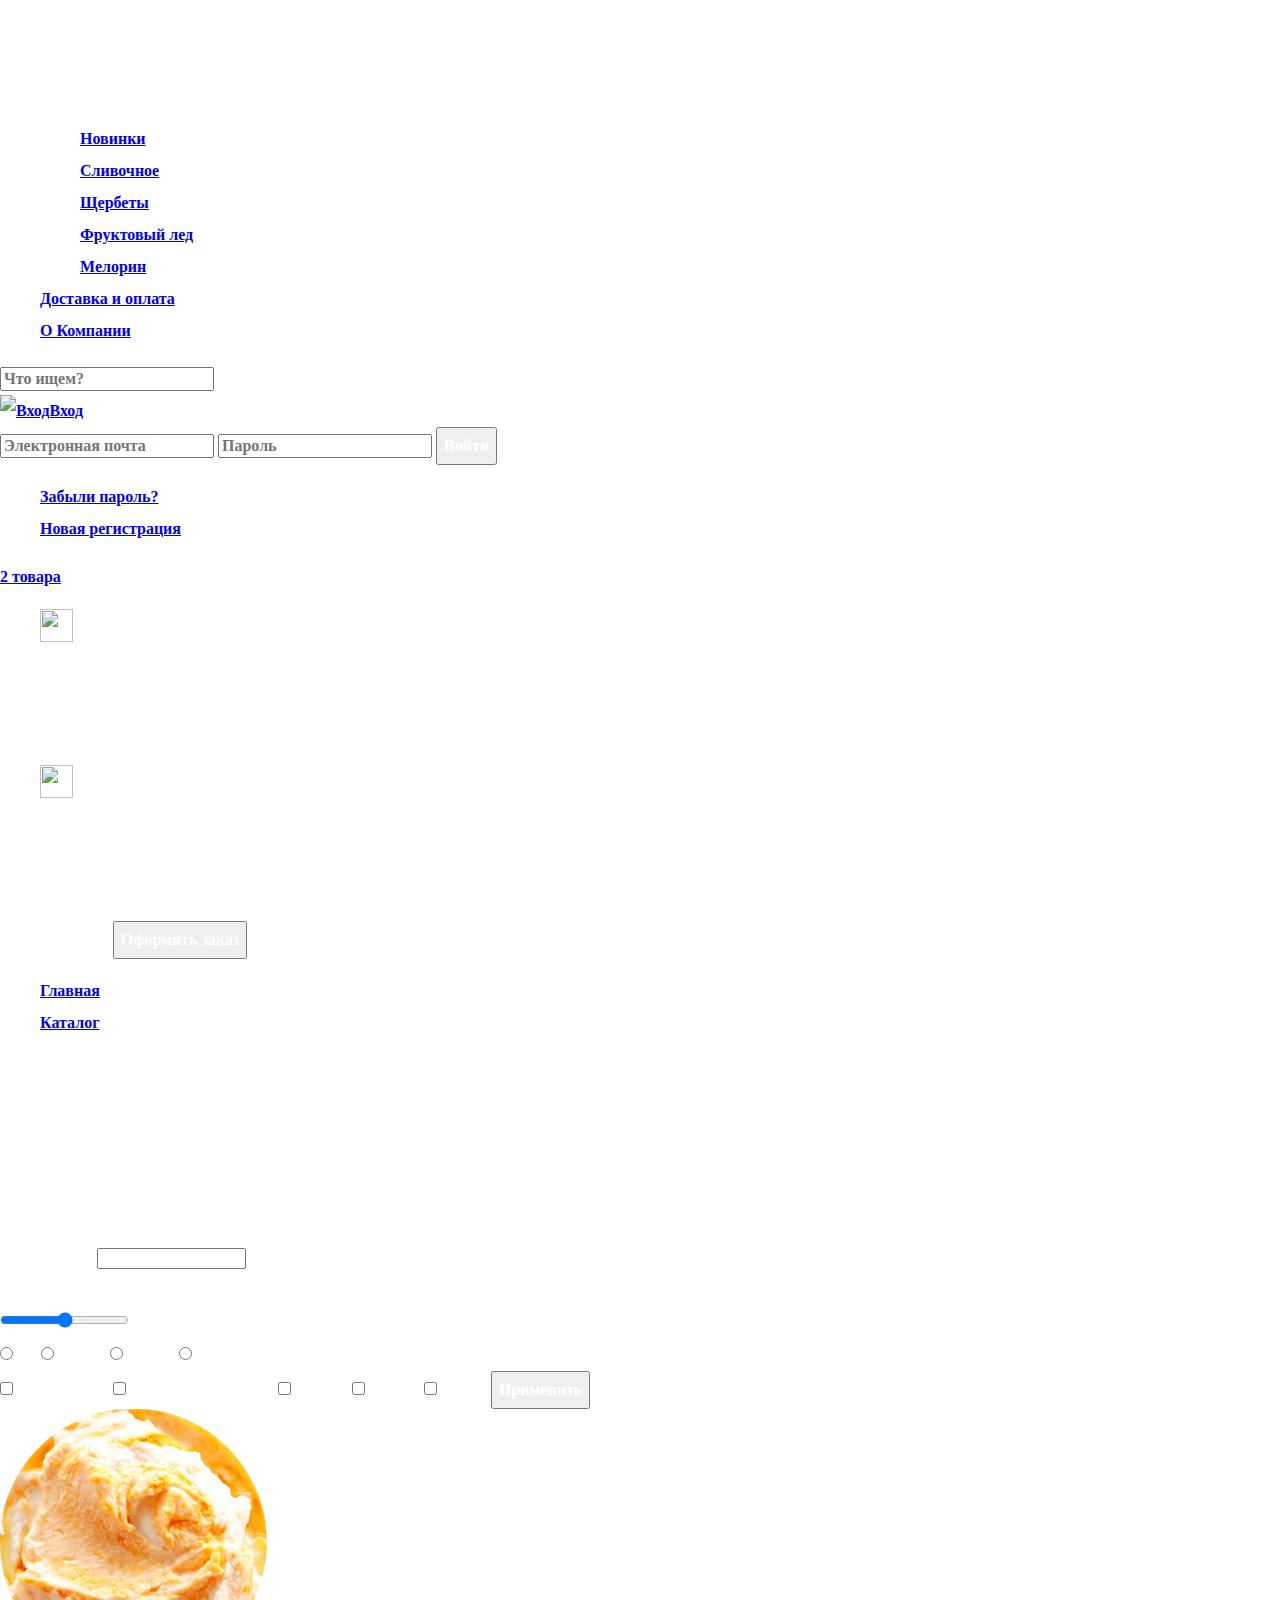
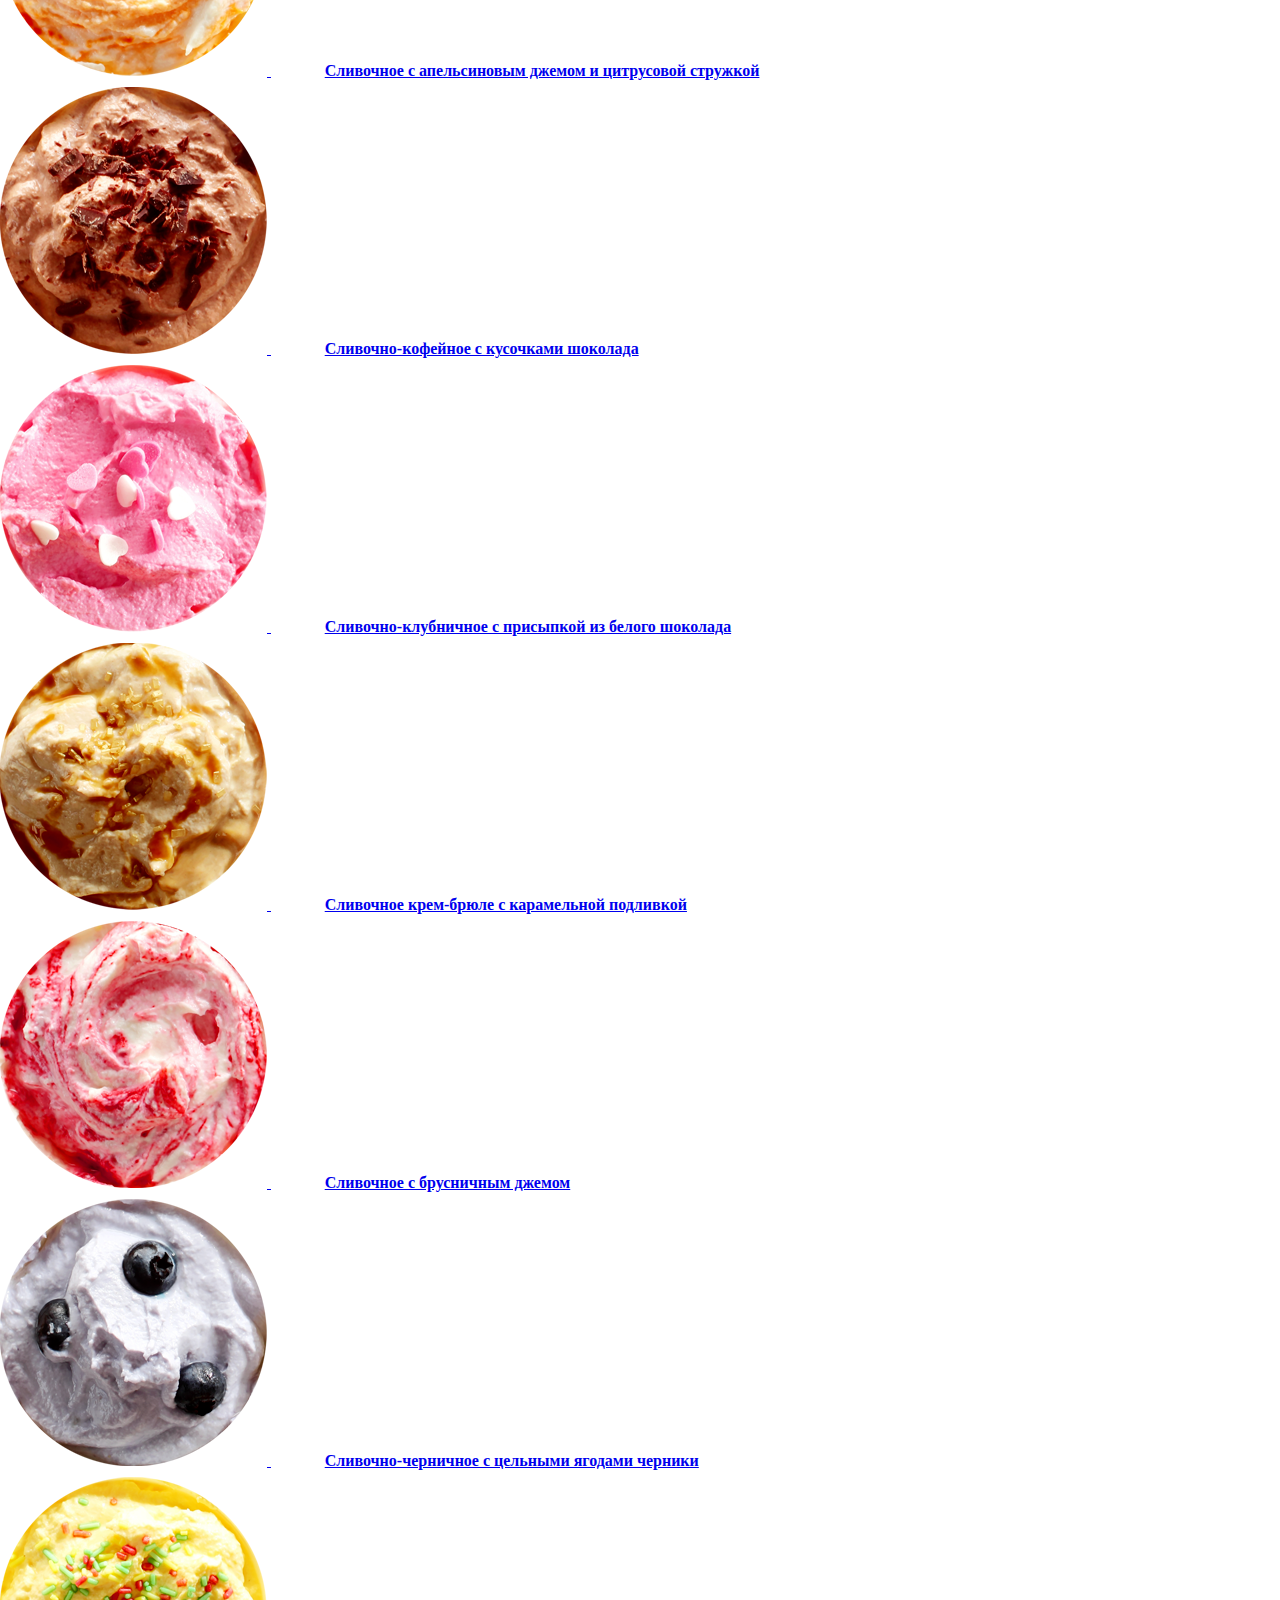
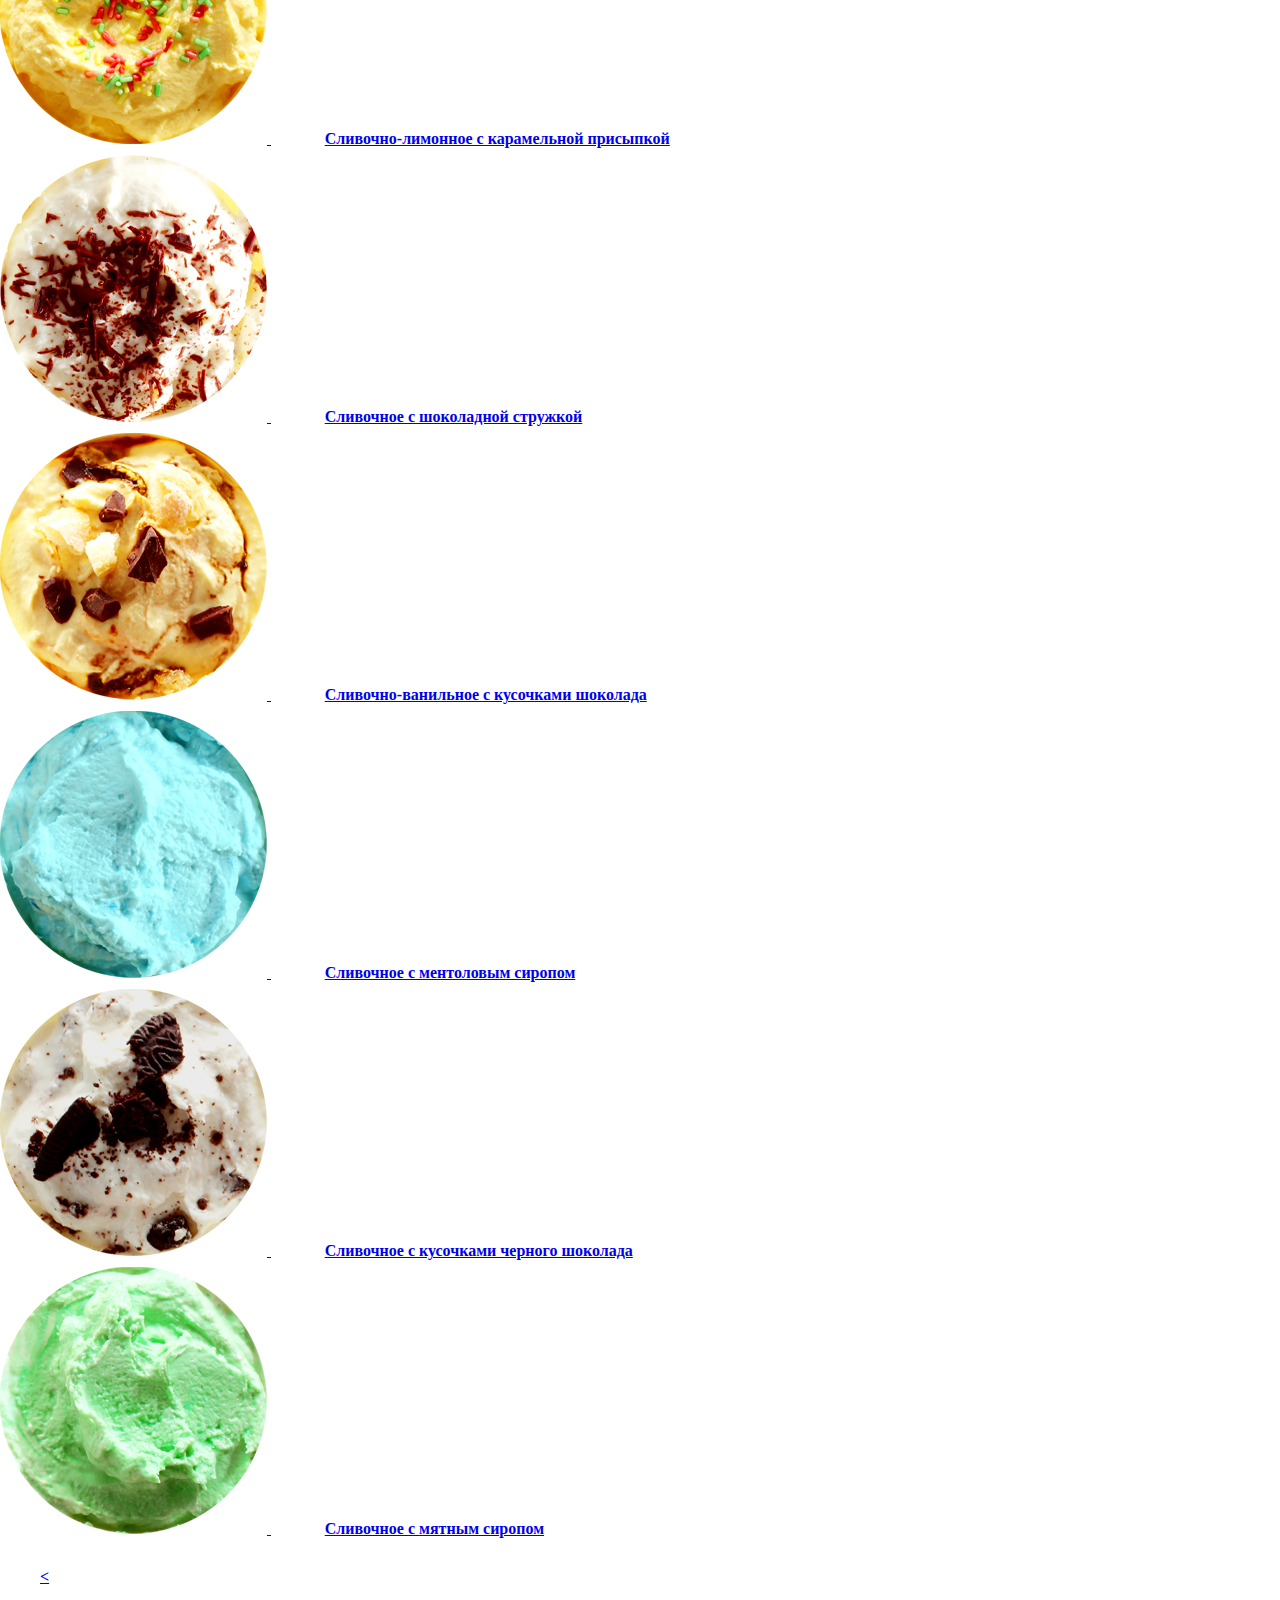
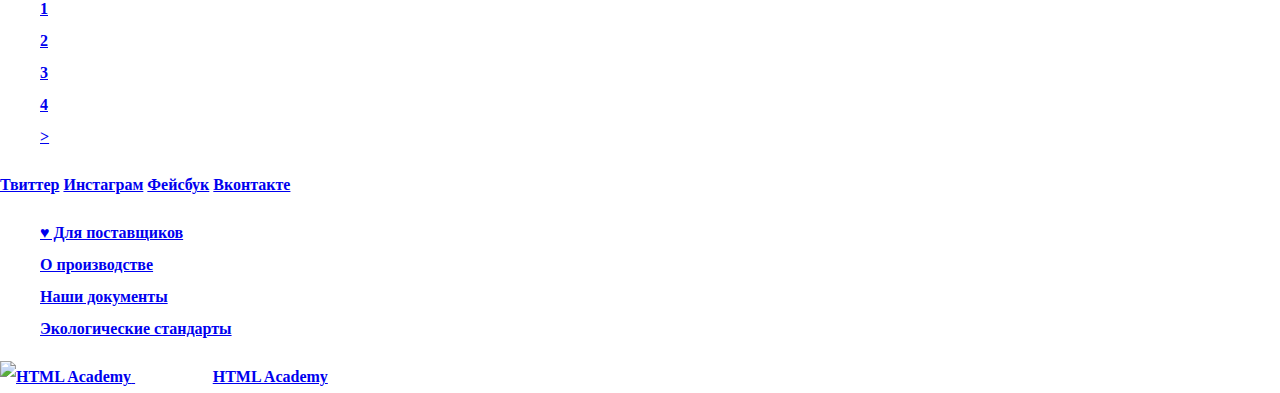
==== catalog.html @ cc2f15da "Внес правки по обоим макетам." ====
<!DOCTYPE html>
<html lang="ru">
  <head>
    <meta charset="utf-8">
      <title>Мороженое с доставкой «Gllacy Shop»</title>
    <link href="css/normalize.css" rel="stylesheet">
    <link href="css/style.css" rel="stylesheet">
  </head>
  <body>
    <header class="container">
      <div class="logo">
        <a href="#">
          <img src="img/Logo.svg" width="154" height="64" alt="Gllacy Shop">
        </a>
      </div> 
      <div class="main-navigation">
        <ul>
          <li class="active">Каталог
            <div class="range">
              <ul>
                <li>
                  <a href="#"><strong>Новинки</strong></a>
                </li>
                <li>
                  <a href="#">Сливочное</a>
                </li> 
                <li>
                  <a href="#">Щербеты</a>
                </li> 
                <li>
                  <a href="#">Фруктовый лед</a>
                </li> 
                <li>
                  <a href="#">Мелорин</a>
                </li> 
              </ul>
            </div>
          </li>
          <li>
            <a href="#">Доставка и оплата</a>
          </li>
          <li>
            <a href="#">О Компании</a>
          </li>       
        </ul> 
      </div>
      <div class="user-block">
        <a href="#">
          <i></i>
        </a>
          <div class="question">
            <form>
              <input type="text" name="q" placeholder="Что ищем?"> 
            </form>
          </div>    
        <a href="#"> 
          <img src="img/вход.svg" width="21" height="19" alt="Вход">Вход
        </a>
          <div class="Enter">
            <form class="Enter-form" action="https://echo.htmlacademy.ru" method="post">
              <input type="text" name="mail" value="" placeholder="Электронная почта">
              <input type="text" name="password" value="" placeholder="Пароль">
              <button class="btn" type="submit">Войти</button>
            </form>
            <div class="registration">
              <ul class="new">
                <li>
                  <a href="#">Забыли пароль?</a>
                </li>
                <li>
                  <a href="#">Новая регистрация</a>
                </li>
              </ul>  
            </div>
          </div> 
        <a href="#">
          <i></i>2 товара
        </a>
          <div class="basket">
            <ul class="shopping-list">
              <li>
                <img src="img/basket/мороженко 1.png" width="33" height="33">
              </li>
              <li>Пломбир с апельсиновым джемом</li>
              <li>1,5 кг <span>х 200 руб.</span></li>
              <li>300 руб.</li>
            </ul>
            <ul class="shopping-list">
              <li>
                <img src="img/basket/мороженко 2.png" width="33" height="33">
              </li>
              <li>Клубничный пломбир с присыпкой из белого шоколада</li>
              <li>1,5 кг <span>х 300 руб.</span></li>
              <li>450 руб.</li>
            </ul>
            <strong>Итого: 750 руб.</strong>
            <button class="btn" type="submit">Оформить заказ</button>
          </div>
      </div>  
    </header>
  <section class="top">
      <div class="h1-crumb">
        <ul class="breadcrumb">
          <li>
            <a href="#">Главная</a>
          </li>
          <li>
            <a href="#">Каталог</a>
          </li>
          <li class="active">Сливочное</li>
        </ul>
        <h1>Сливочное мороженое</h1>
      </div> 
      <div class="operatingMode">
       <span>С 10 до 20, ежедневно</span>
       <strong>8 812 450-25-25</strong>
      </div>
  </section>
  <section class="settings">
    <form>
    <div class="pop">
      <span>Сортировка:</span>
      <select name="sorting">
        <option value="popular">По популярности</option>
        <option value="type">По типу</option>
      </select>
    </div>
    <div class="price">
      <span>Цена: 100 руб. - 500 руб.</span>
      <div class="adjustment">
        <input type="range" min="100" max="500">
      </div>
    </div>
    <div class="fat">
      <input type="radio" id="radio1"><label for="radio1">0%</label>
      <input type="radio" id="radio2"><label for="radio2">до 10%</label>
      <input type="radio" id="radio3"><label for="radio3">до 30%</label>
      <input type="radio" id="radio4"><label for="radio4">выше 30%</label>
    </div>
    <div class="filler">
      <input type="checkbox" id="check1"><label for="check1">Шоколадные</label>
      <input type="checkbox" id="check2"><label for="check2">сахарные присыпки</label>
      <input type="checkbox" id="check3"><label for="check3">фрукты</label>
      <input type="checkbox" id="check4"><label for="check4">сиропы</label>
      <input type="checkbox" id="check5"><label for="check5">джемы</label>
      <button class="btn" type="submit">Применить</button>
    </div>
    </form>
  </section>
    <section class="catalog">
      <article class="iceCreamCard">
        <a href="#">
          <img src="img/1.png" width="267" height="267" alt="Сливочное с апельсиновым джемом ицитрусовой стружкой">
        </a>
        <span>310₽<sub>/кг</sub></span>
        <a href="#">Сливочное с апельсиновым джемом и цитрусовой стружкой</a>
      </article>
      <article class="iceCreamCard">
        <a href="#">
          <img src="img/2.png" width="267" height="267" alt="Сливочно-кофейное с кусочками шоколада">
        </a>
        <span>380₽<sub>/кг</sub></span>
        <a href="#">Сливочно-кофейное с кусочками шоколада</a>
      </article>
      <article class="iceCreamCard">
        <a href="#">
          <img src="img/3.png" width="267" height="267" alt="Сливочно-клубничное с присыпкой из белого шоколада">
        </a>
        <span>355₽<sub>/кг</sub></span>
        <a href="#">Сливочно-клубничное с присыпкой из белого шоколада</a>
      </article>
      <article class="iceCreamCard">
        <a href="#">
          <img src="img/4.png" width="267" height="267" alt="Сливочное крем-брюле с карамельной подливкой">
        </a>
        <span>415₽<sub>/кг</sub></span>
        <a href="#">Сливочное крем-брюле с карамельной подливкой</a>
      </article>
      <article class="iceCreamCard">
        <a href="#">
          <img src="img/5.png" width="267" height="267" alt="Сливочное с брусничным джемом">
        </a>
        <span>325₽<sub>/кг</sub></span>
        <a href="#">Сливочное с брусничным джемом</a>
      </article>
      <article class="iceCreamCard">
        <a href="#">
          <img src="img/6.png" width="267" height="267" alt="Сливочно-черничное с цельными ягодами черники">
        </a>
        <span>410₽<sub>/кг</sub></span>
        <a href="#">Сливочно-черничное с цельными ягодами черники</a>
      </article>
      <article class="iceCreamCard">
        <a href="#">
          <img src="img/7.png" width="267" height="267" alt="Сливочно-лимонное с карамельной присыпкой">
        </a>
        <span>375₽<sub>/кг</sub></span>
        <a href="#">Сливочно-лимонное с карамельной присыпкой</a>
      </article>
      <article class="iceCreamCard">
        <a href="#">
          <img src="img/8.png" width="267" height="267" alt="Сливочное с шоколадной стружкой">
        </a>
        <span>320₽<sub>/кг</sub></span>
        <a href="#">Сливочное с шоколадной стружкой</a>
      </article>
      <article class="iceCreamCard">
        <a href="#">
          <img src="img/9.png" width="267" height="267" alt="Сливочно-ванильное с кусочками шоколада">
        </a>
        <span>440₽<sub>/кг</sub></span>
        <a href="#">Сливочно-ванильное с кусочками шоколада</a>
      </article>
      <article class="iceCreamCard">
        <a href="#">
          <img src="img/10.png" width="267" height="267" alt="Сливочное с ментоловым сиропом">
        </a>
        <span>435₽<sub>/кг</sub></span>
        <a href="#">Сливочное с ментоловым сиропом</a>
      </article>
      <article class="iceCreamCard">
        <a href="#">
          <img src="img/11.png" width="267" height="267" alt="Сливочное с кусочками черного шоколада">
        </a>
        <span>355₽<sub>/кг</sub></span>
        <a href="#">Сливочное с кусочками черного шоколада</a>
      </article>
      <article class="iceCreamCard">
        <a href="#">
          <img src="img/12.png" width="267" height="267" alt="Сливочное с мятным сиропом">
        </a>
        <span>420₽<sub>/кг</sub></span>
        <a href="#">Сливочное с мятным сиропом</a>
      </article>
      <div class="productPages">
        <ul class="paginator">
          <li>
            <a href="#prev">&lt;</a>
          </li>
          <li>
            <a href="#">1</a>
          </li>
          <li>
            <a href="#">2</a>
          </li> 
          <li>
            <a href="#">3</a>
          </li> 
          <li>
            <a href="#">4</a>
          </li> 
          <li>
            <a href="#next">></a>
          </li>
        </ul>
      </div>
    </section>
  <footer class="container">
     <div class="footer-social">
       <a class="social-btn social-btn-twit" href="#">Твиттер</a>
       <a class="social-btn social-btn-inst" href="#">Инстаграм</a>
       <a class="social-btn social-btn-fb" href="#">Фейсбук</a>
       <a class="social-btn social-btn-vk" href="#">Вконтакте</a>
     </div>
     <div class="footer-info">
      <ul class="docs">
        <li>
          <a href="#">♥ Для поставщиков</a>
        </li> 
        <li>
          <a href="#">О производстве</a>
        </li> 
        <li>
          <a href="#">Наши документы</a>
        </li> 
        <li>
          <a href="#">Экологические стандарты</a>
        </li> 
      </ul>  
       </div>
       <div class="footer-copyright">
         <a href="#">
           <img src="img/лого.svg" width="108" height="37" alt="HTML Academy">
         </a>
         <span class="made-in">Сделано в 
         <a href="https://htmlacademy.ru">HTML Academy</a> &copy; 2016</span> 
       </div>
     </footer>
   </body>
 </html>
---- css/style.css ----
body {
    font-size: 16px;
    line-height: 2em;
    color: white;
    font-weight: bold;
    font-family: Roboto;
}

h1 {
   font-size: 60px;
   line-height: 60px;
   color: white;
   font-weight: bold;
   font-family: Roboto;
}

h2 {
   font-size: 35px;
   line-height: 2em;
   color: white;
   font-weight: bold;
   font-family: Roboto;
}
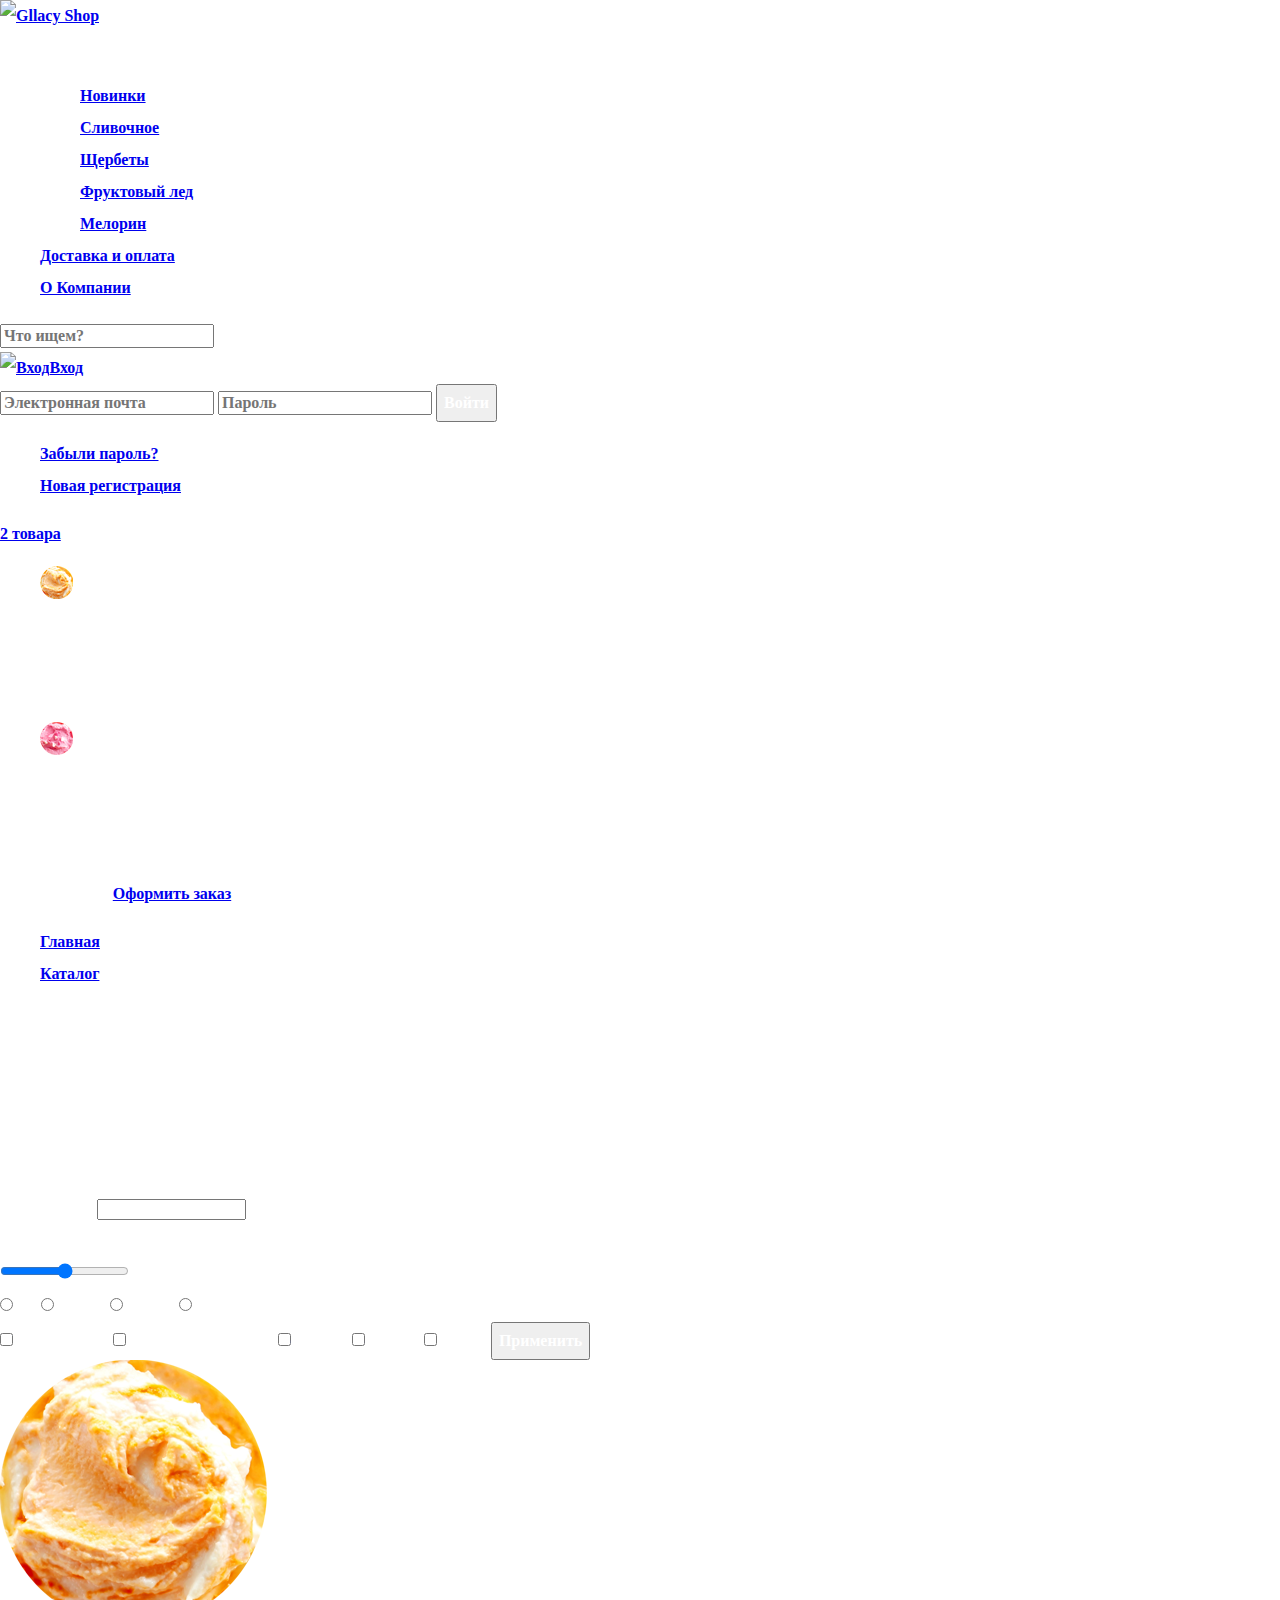
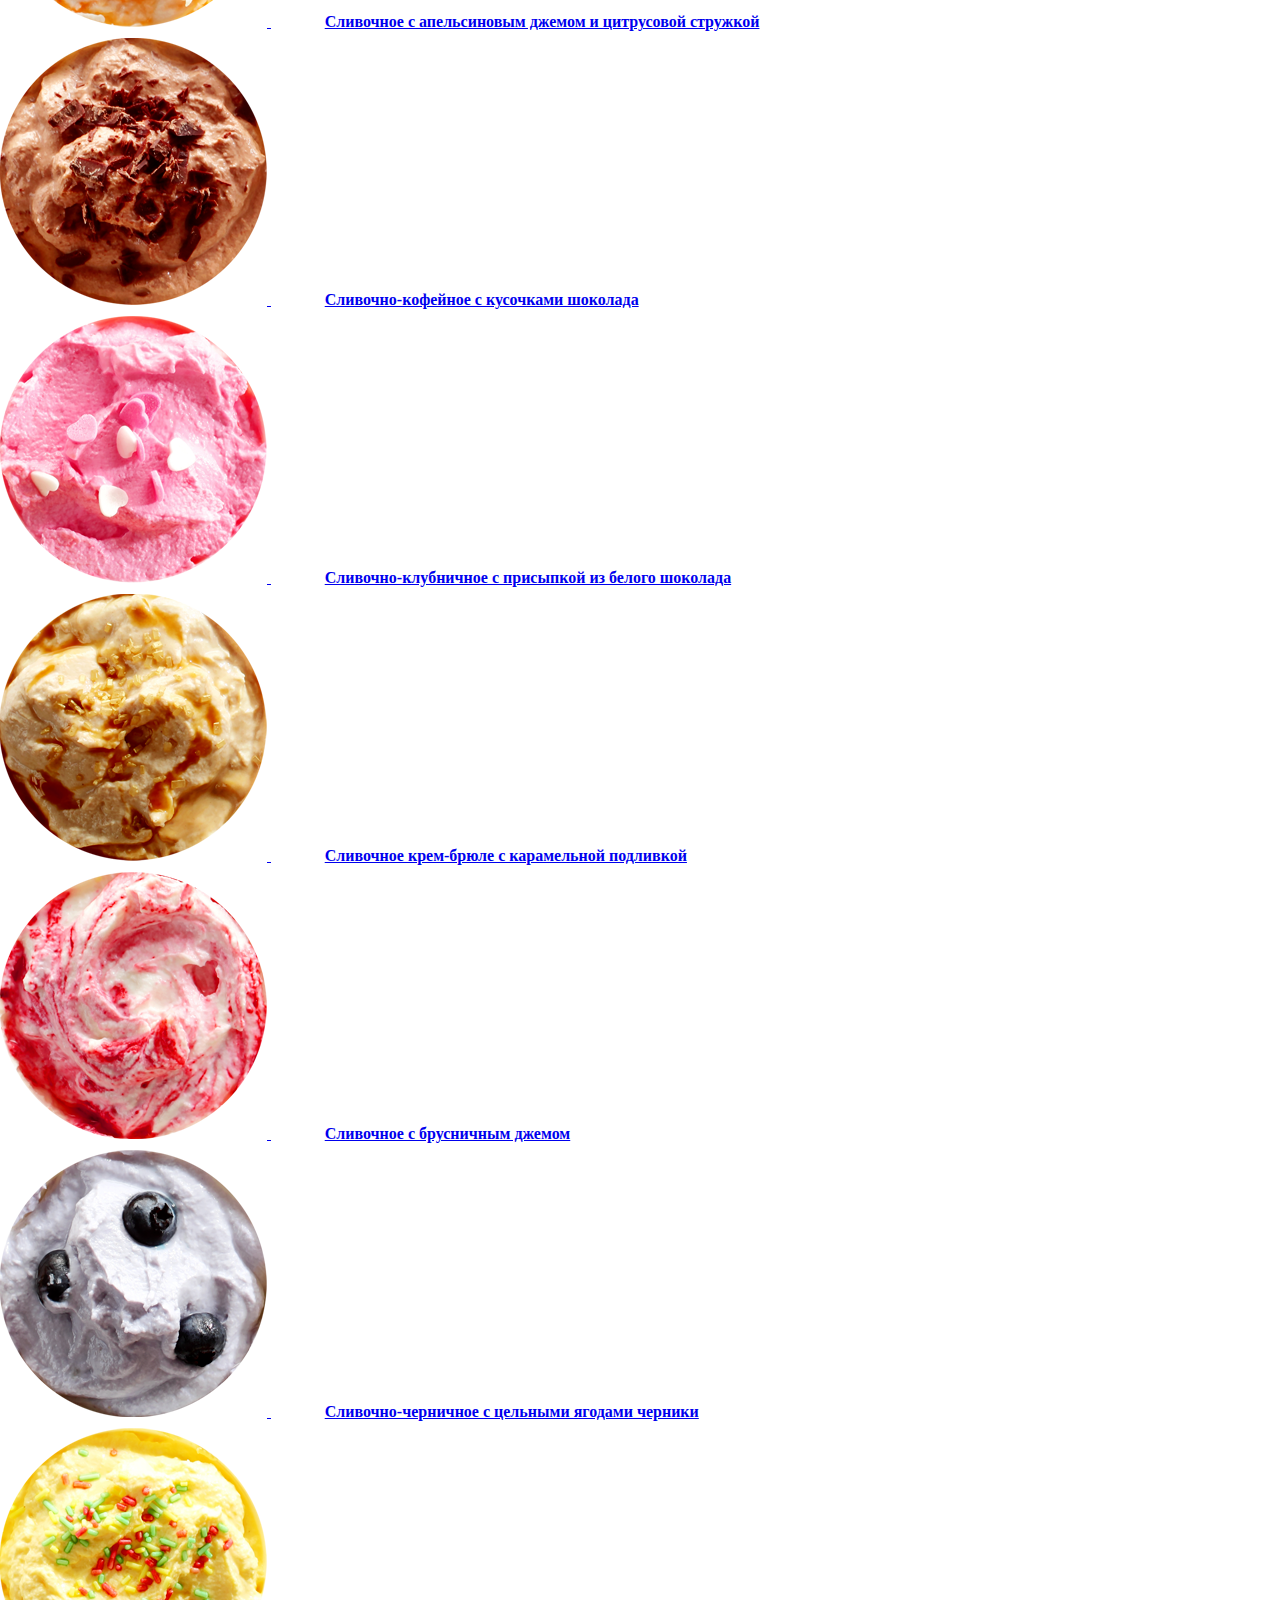
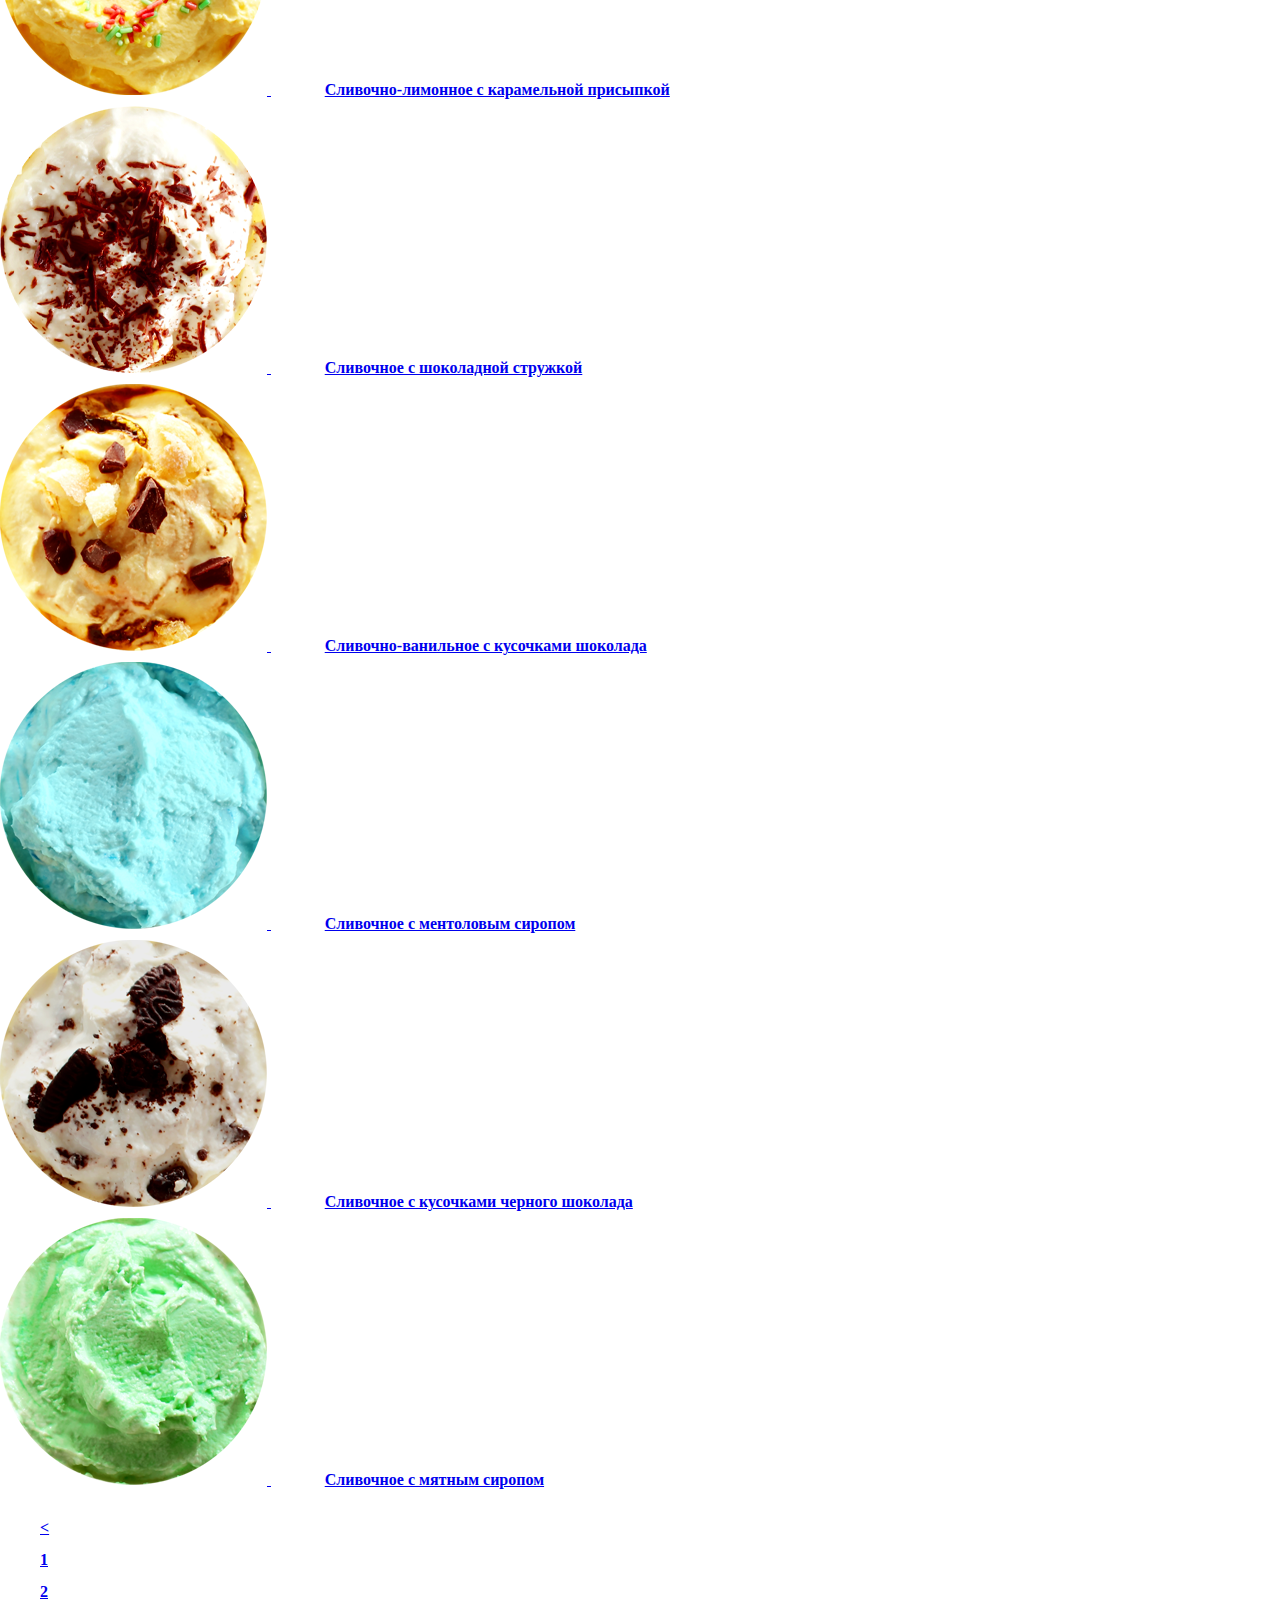
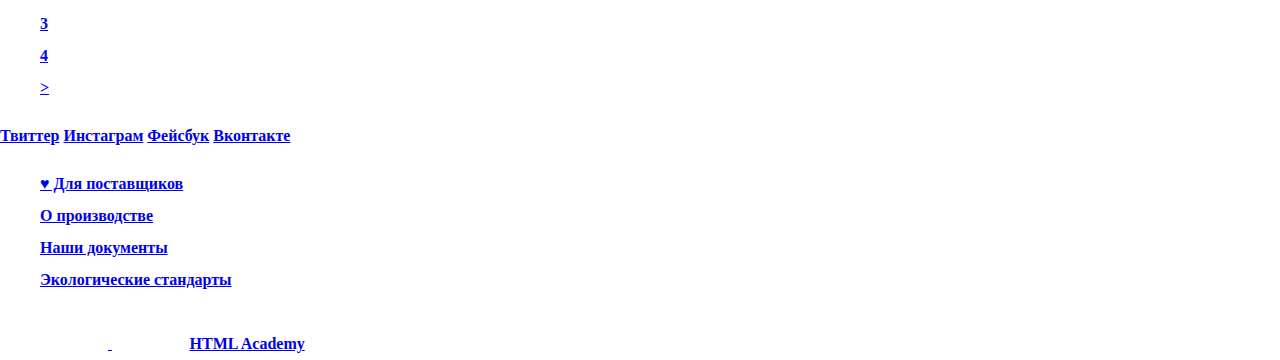
==== commit a78f2759: "Правка* Названия изображений теперь на латинице." ====
--- a/catalog.html
+++ b/catalog.html
@@ -10,7 +10,7 @@
     <header class="container">
       <div class="logo">
         <a href="#">
-          <img src="img/Logo.svg" width="154" height="64" alt="Gllacy Shop">
+          <img src="img/logo.svg" width="154" height="64" alt="Gllacy Shop">
         </a>
       </div> 
       <div class="main-navigation">
@@ -79,7 +79,7 @@
           <div class="basket">
             <ul class="shopping-list">
               <li>
-                <img src="img/basket/мороженко 1.png" width="33" height="33">
+                <img src="img/basket/micro-ice.png" width="33" height="33">
               </li>
               <li>Пломбир с апельсиновым джемом</li>
               <li>1,5 кг <span>х 200 руб.</span></li>
@@ -87,14 +87,14 @@
             </ul>
             <ul class="shopping-list">
               <li>
-                <img src="img/basket/мороженко 2.png" width="33" height="33">
+                <img src="img/basket/micro-ice2.png" width="33" height="33">
               </li>
               <li>Клубничный пломбир с присыпкой из белого шоколада</li>
               <li>1,5 кг <span>х 300 руб.</span></li>
               <li>450 руб.</li>
             </ul>
             <strong>Итого: 750 руб.</strong>
-            <button class="btn" type="submit">Оформить заказ</button>
+            <a href="#">Оформить заказ</a>
           </div>
       </div>  
     </header>
@@ -280,7 +280,7 @@
        </div>
        <div class="footer-copyright">
          <a href="#">
-           <img src="img/лого.svg" width="108" height="37" alt="HTML Academy">
+           <img src="img/logo-html.svg" width="108" height="37" alt="HTML Academy">
          </a>
          <span class="made-in">Сделано в 
          <a href="https://htmlacademy.ru">HTML Academy</a> &copy; 2016</span> 
--- a/css/style.css
+++ b/css/style.css
@@ -11,7 +11,6 @@
    line-height: 60px;
    color: white;
    font-weight: bold;
-   font-family: Roboto;
 }
 
 h2 {
@@ -19,5 +18,4 @@
    line-height: 2em;
    color: white;
    font-weight: bold;
-   font-family: Roboto;
 }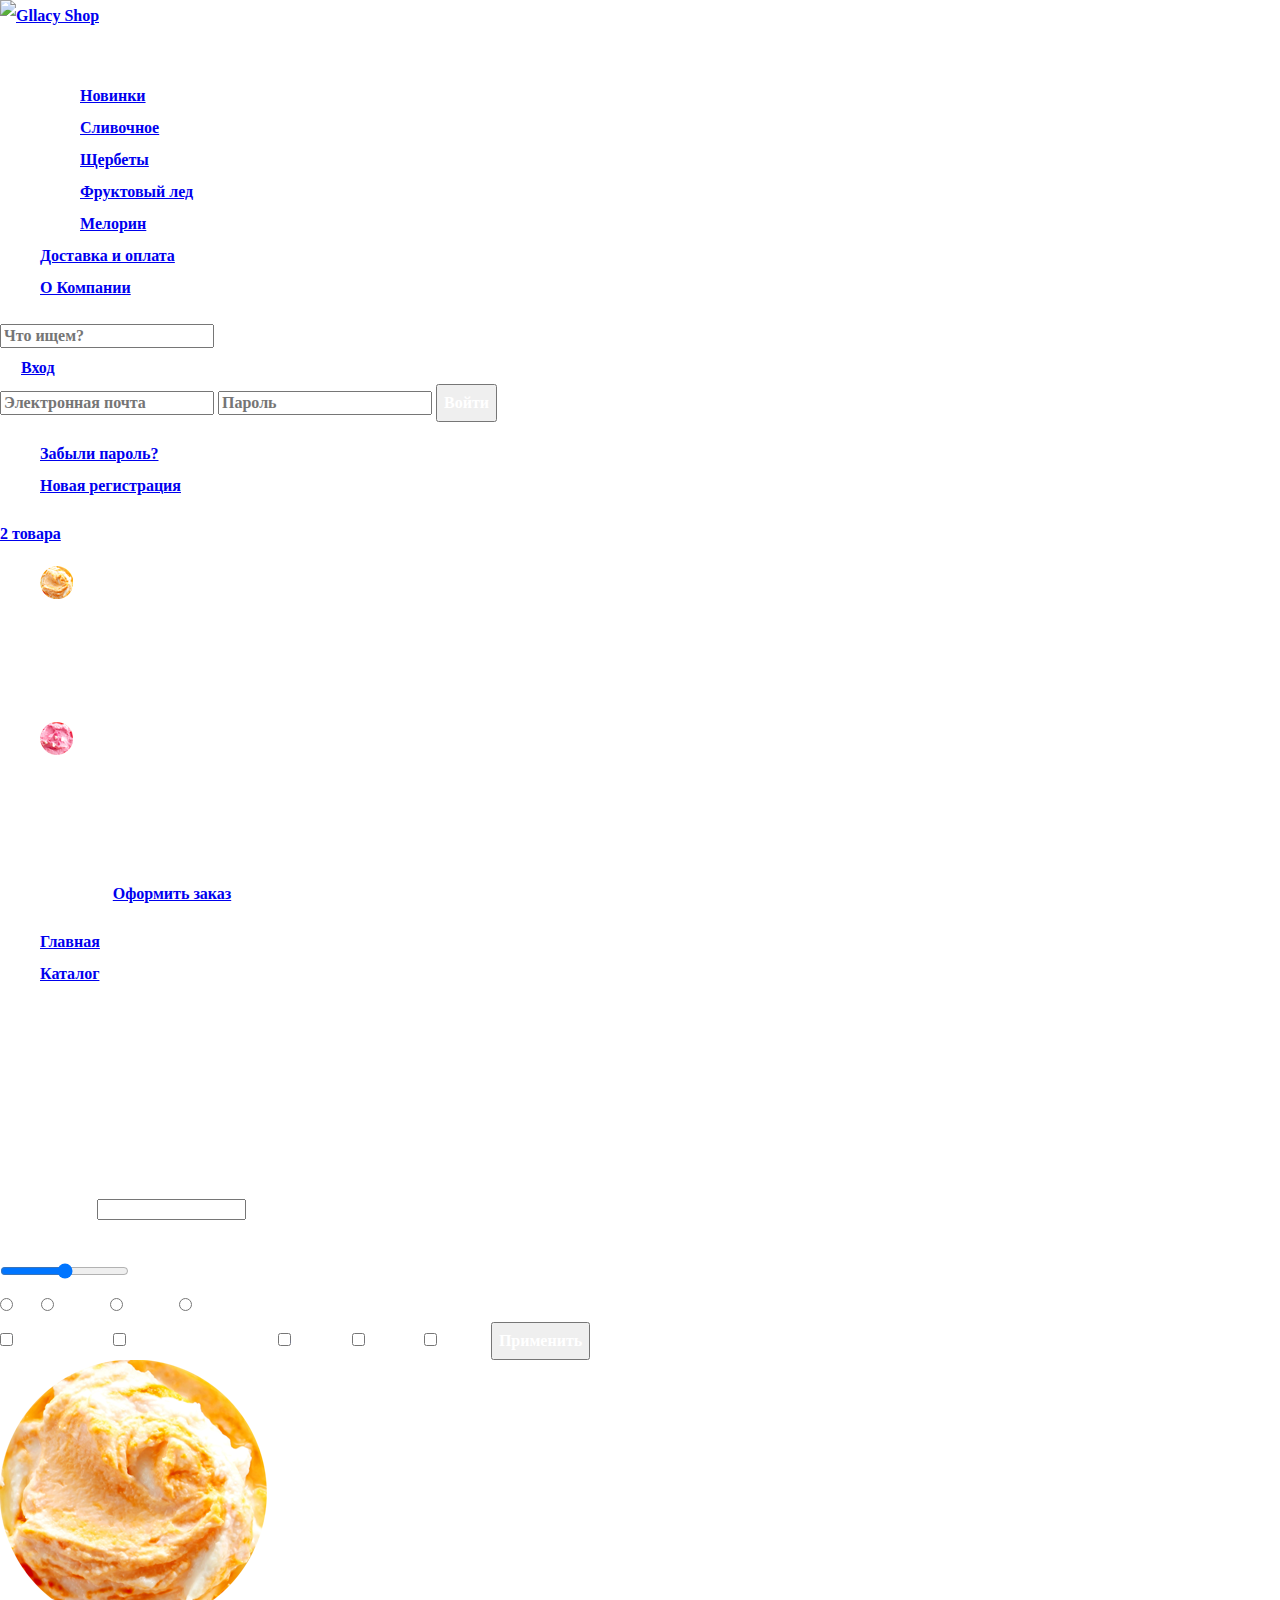
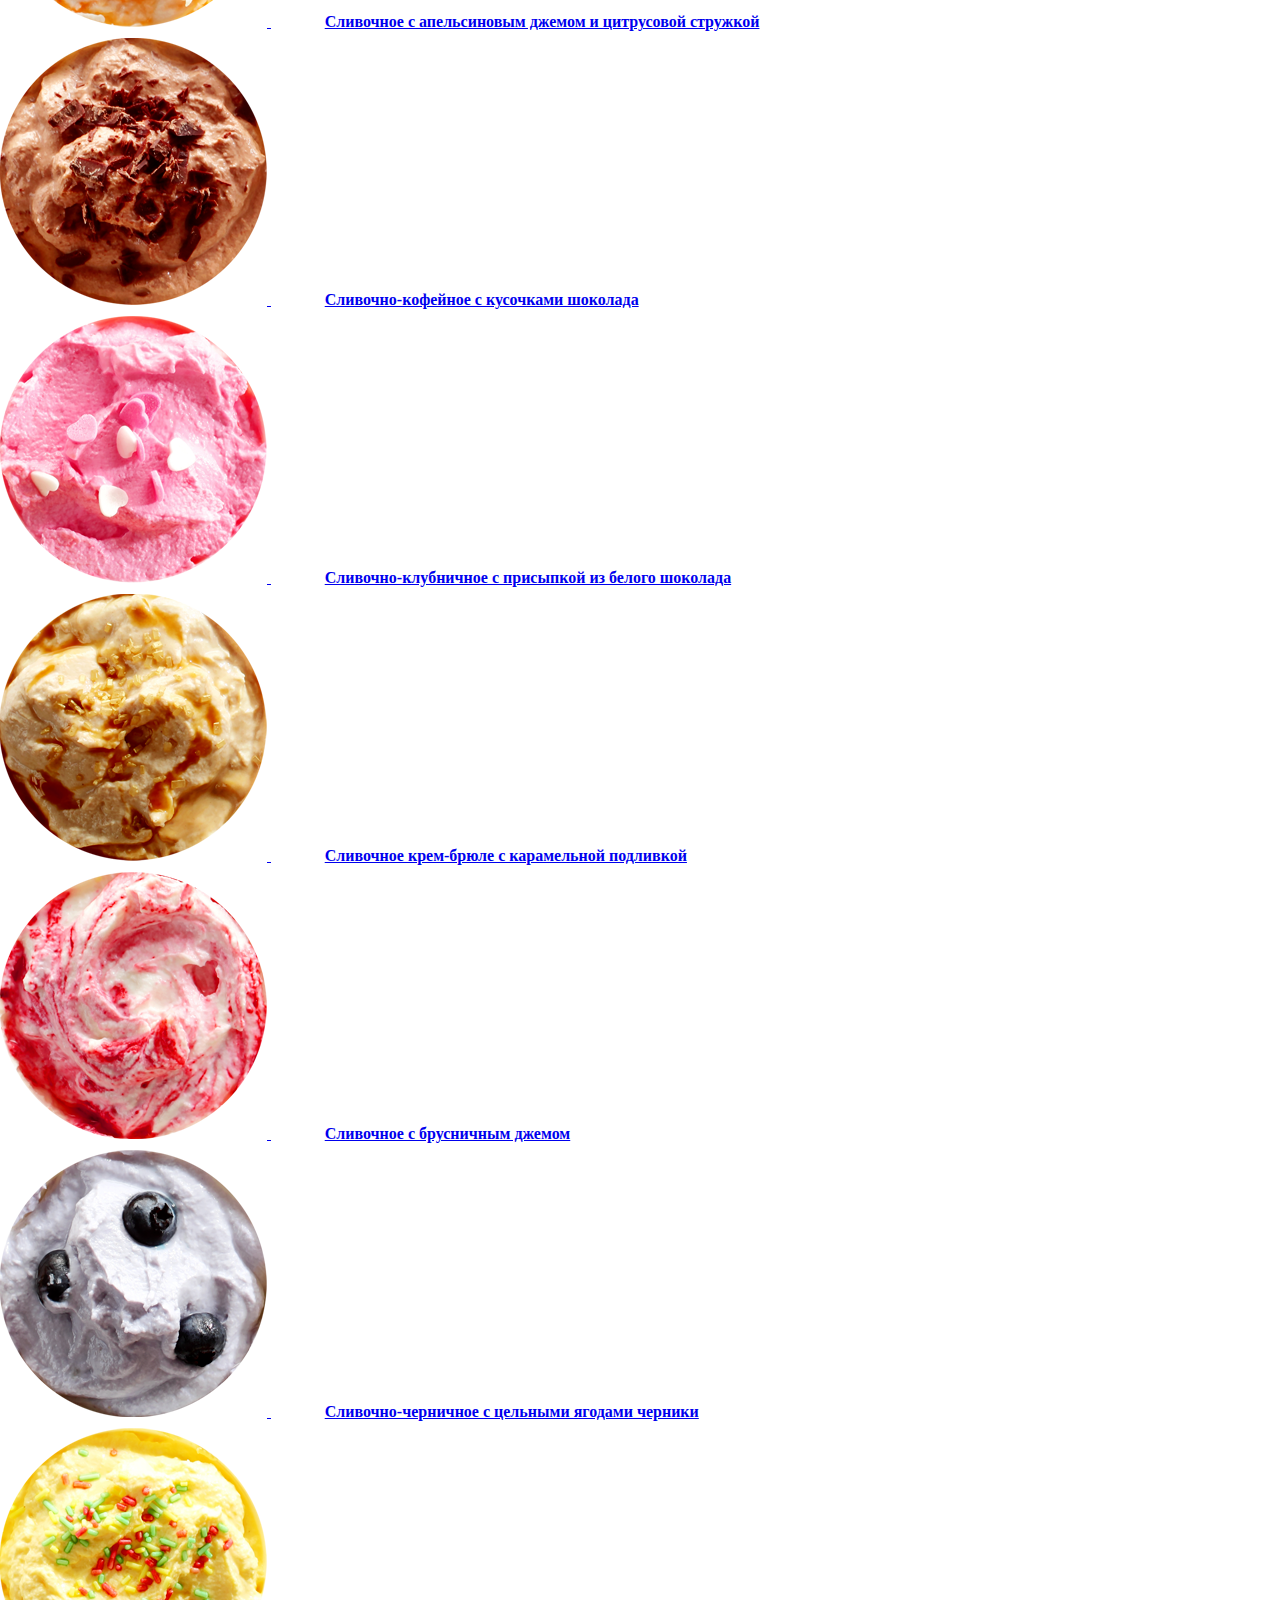
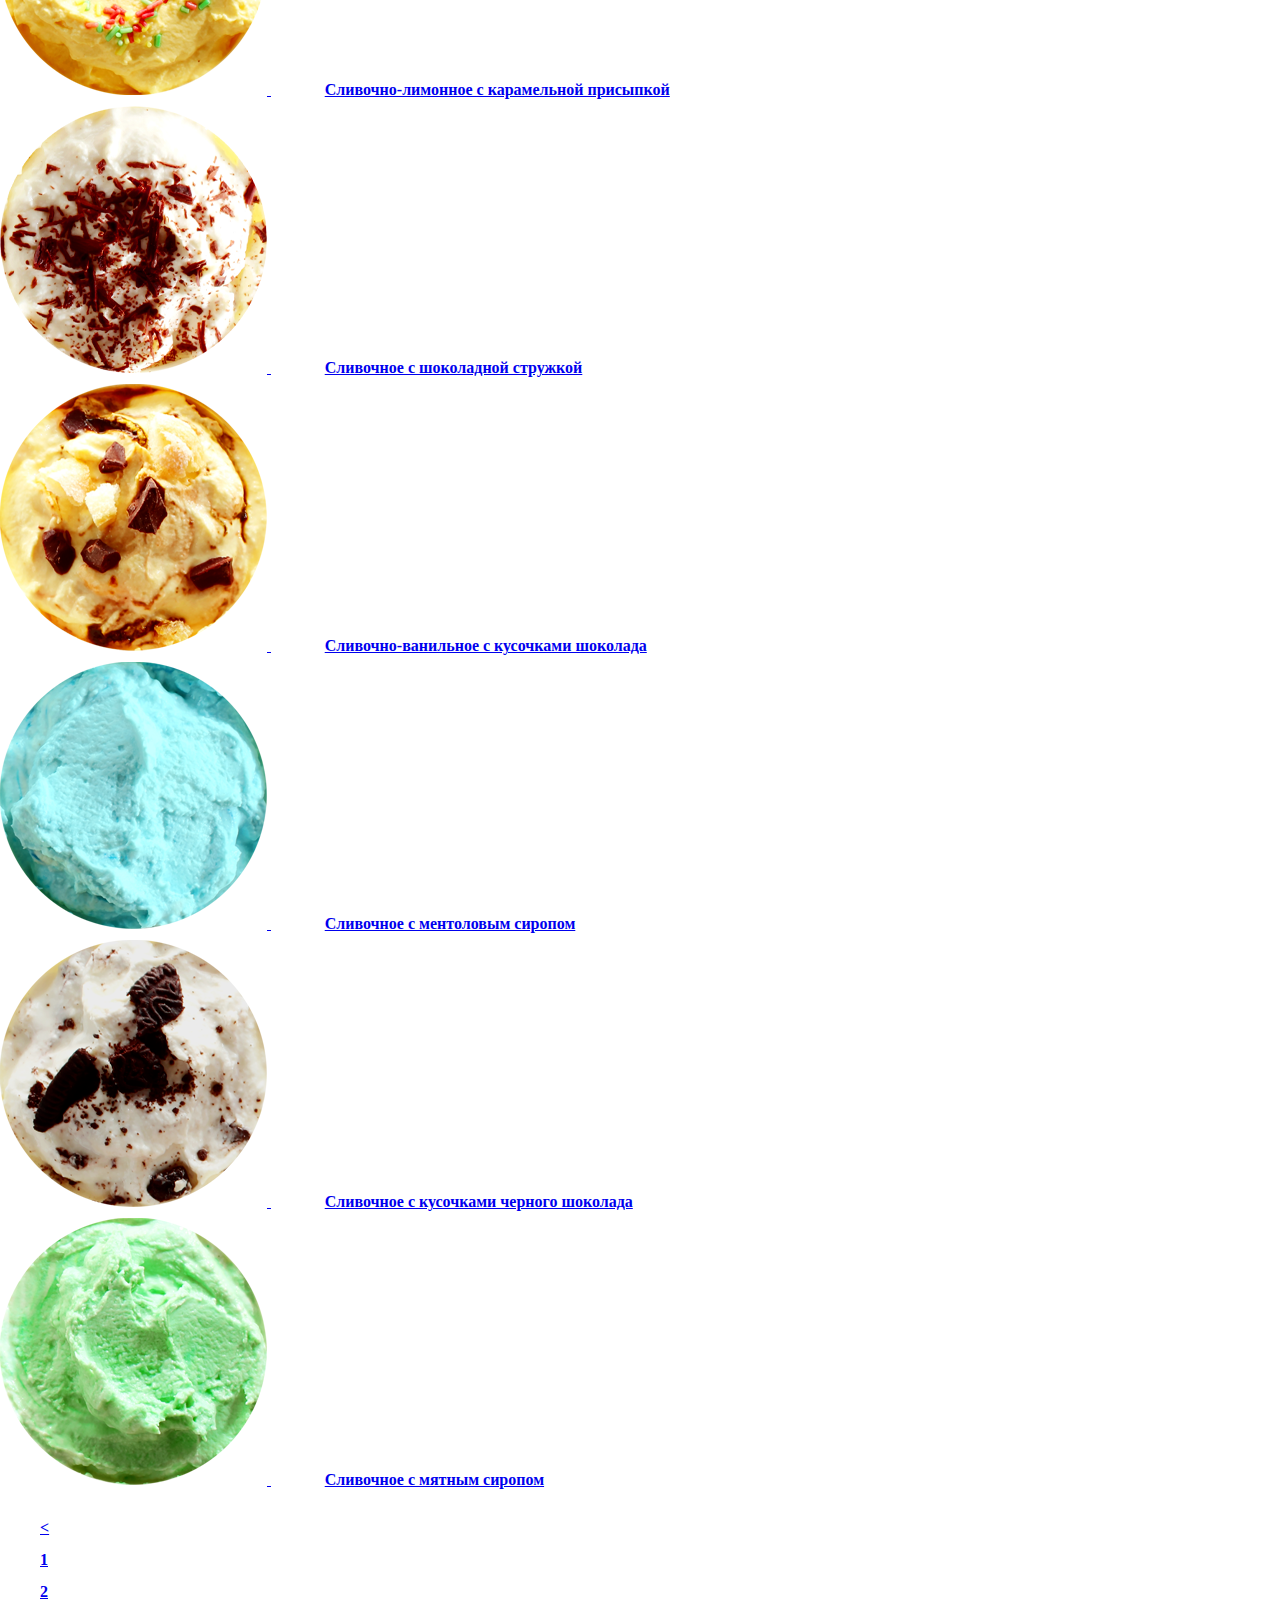
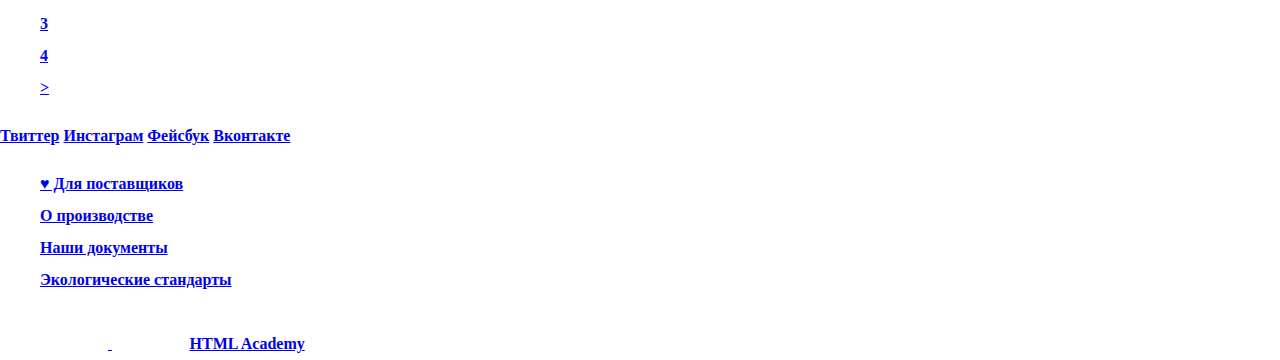
==== commit f093f735: "Правка* RU > ENG названия изображений" ====
--- a/catalog.html
+++ b/catalog.html
@@ -54,7 +54,7 @@
             </form>
           </div>    
         <a href="#"> 
-          <img src="img/вход.svg" width="21" height="19" alt="Вход">Вход
+          <img src="img/enter.svg" width="21" height="19" alt="Вход">Вход
         </a>
           <div class="Enter">
             <form class="Enter-form" action="https://echo.htmlacademy.ru" method="post">
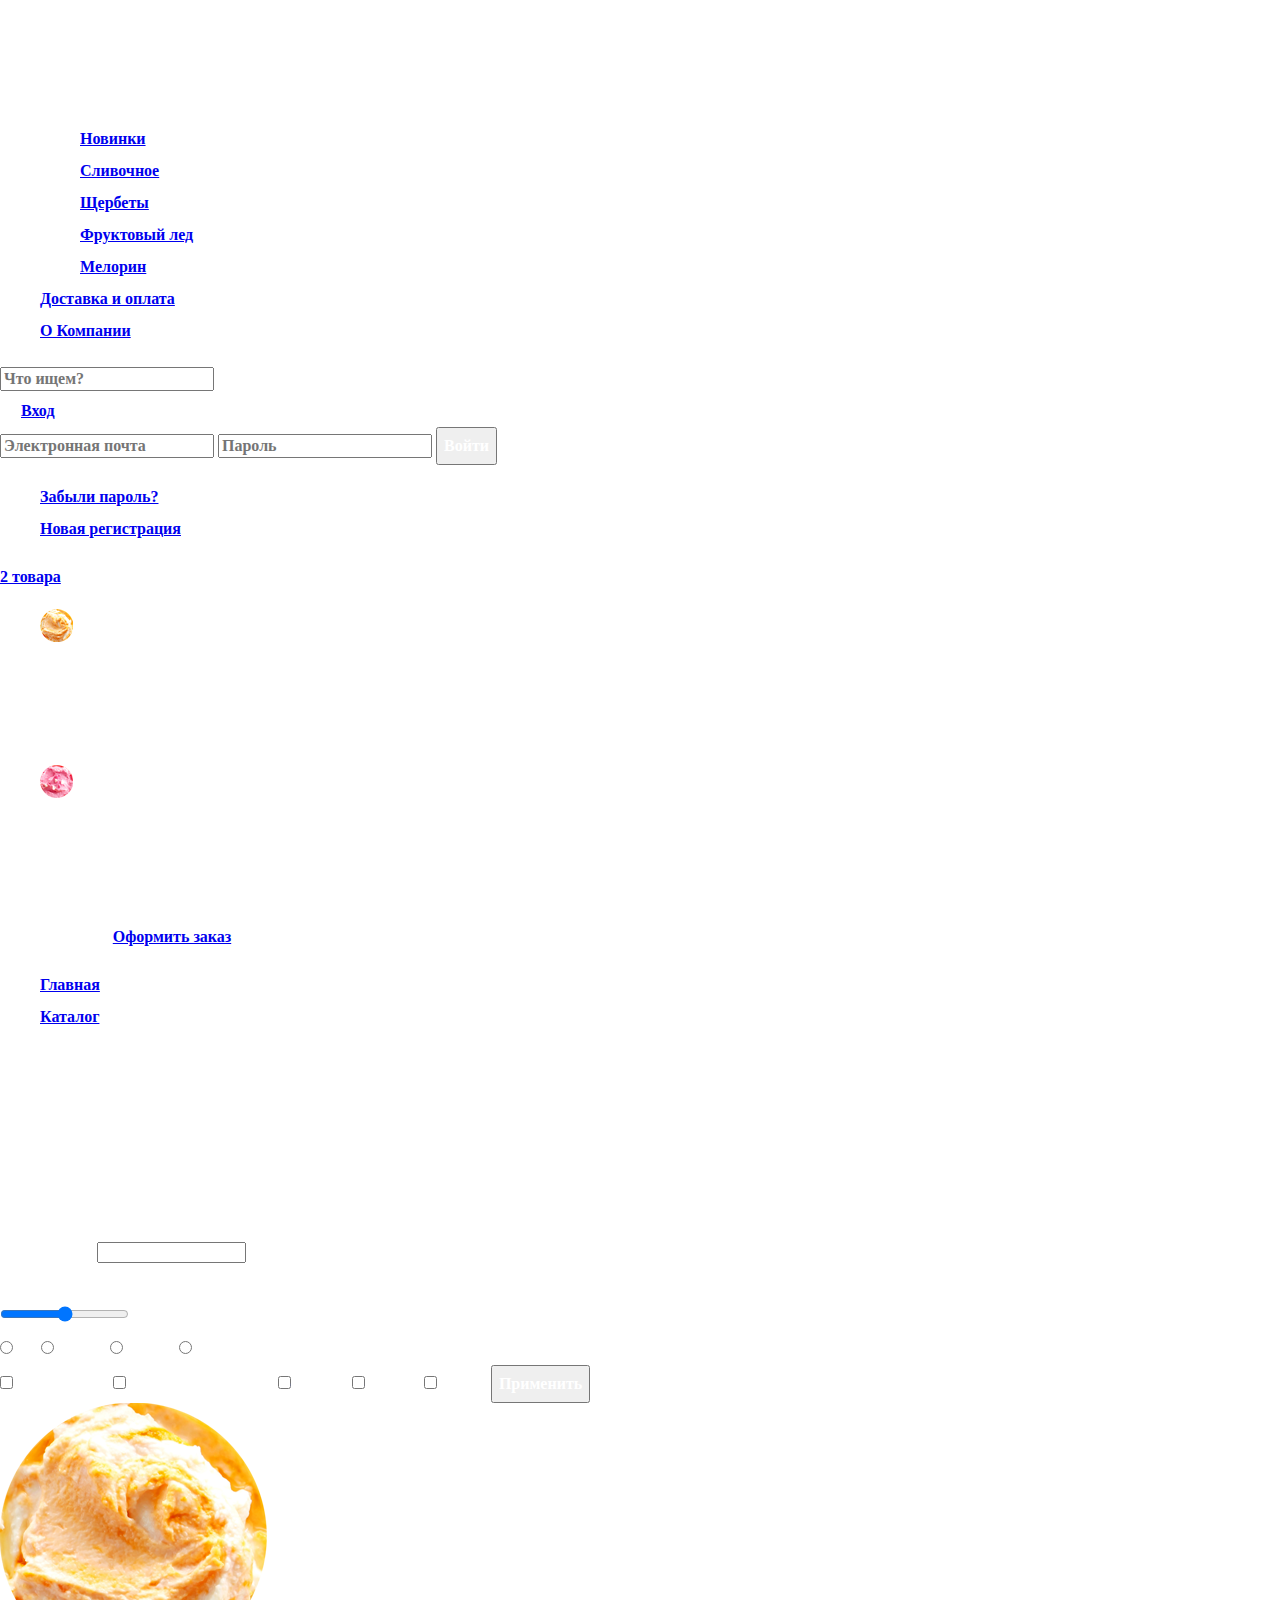
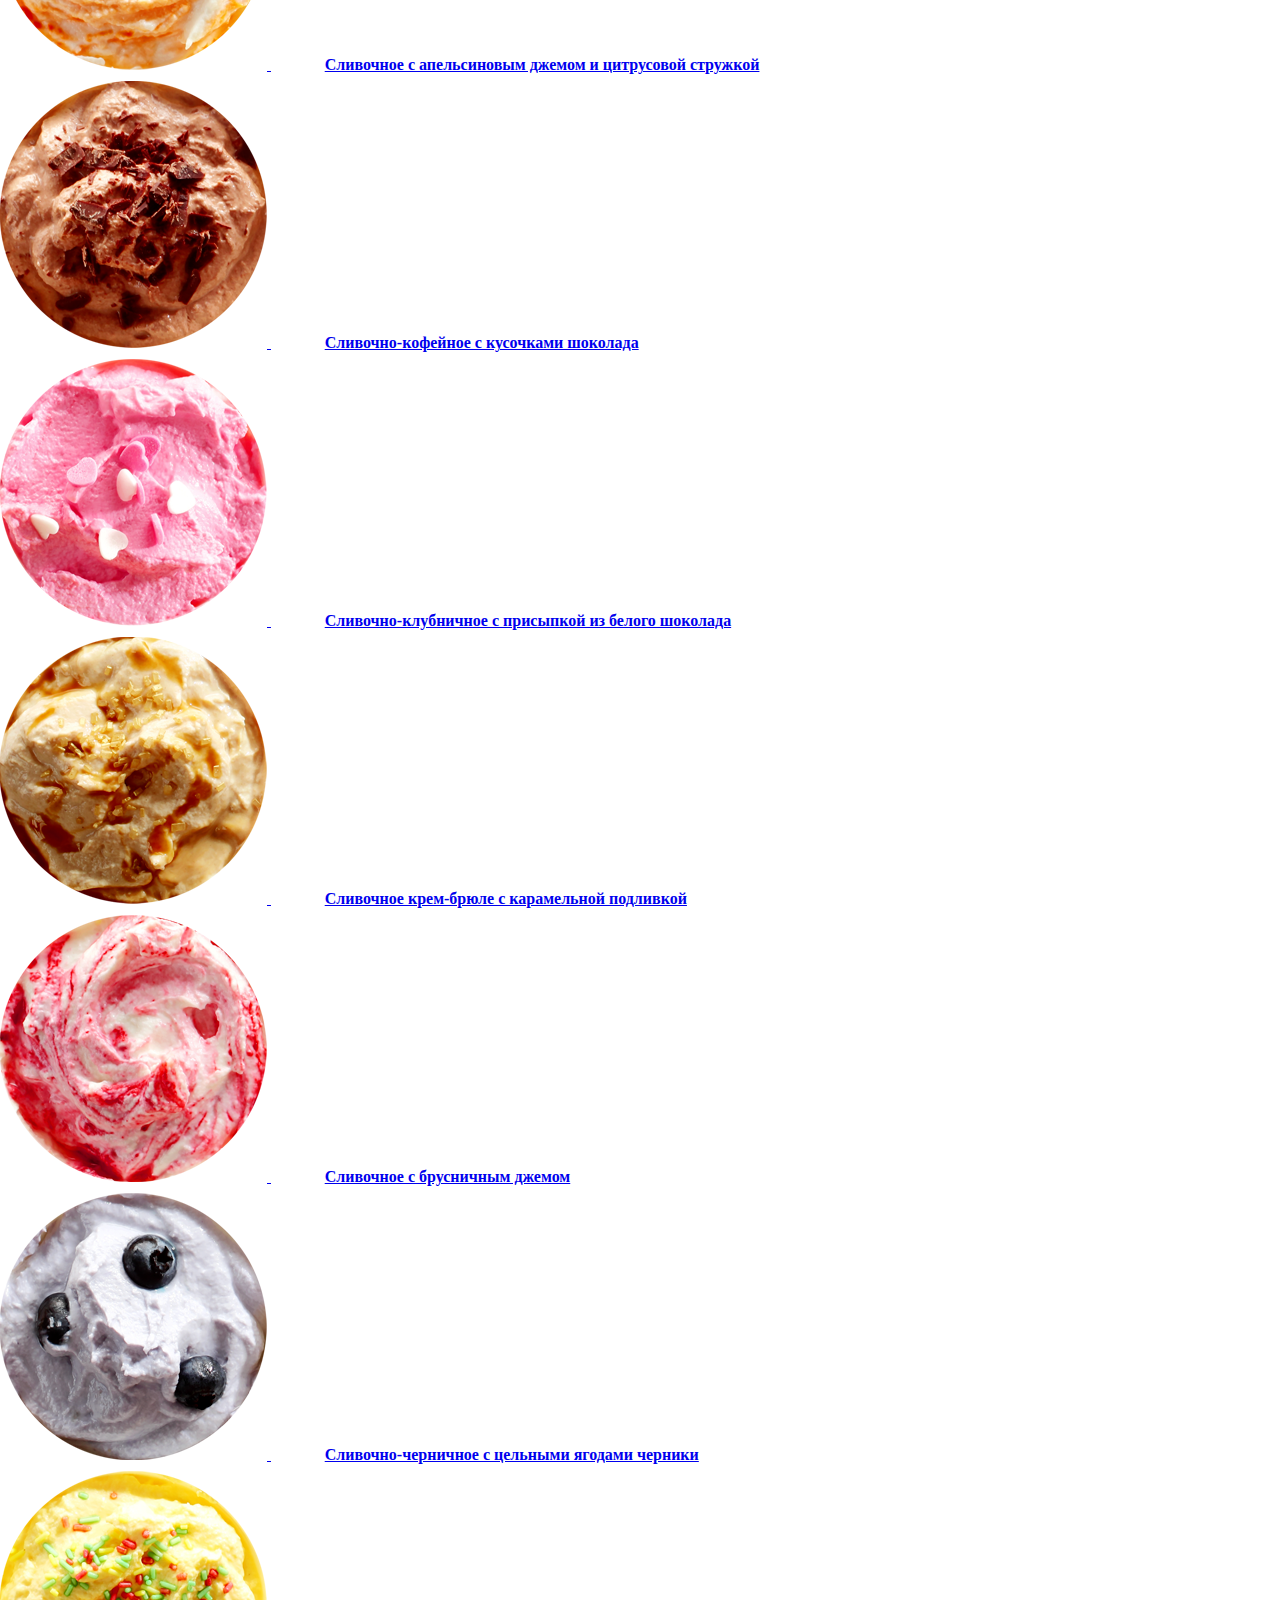
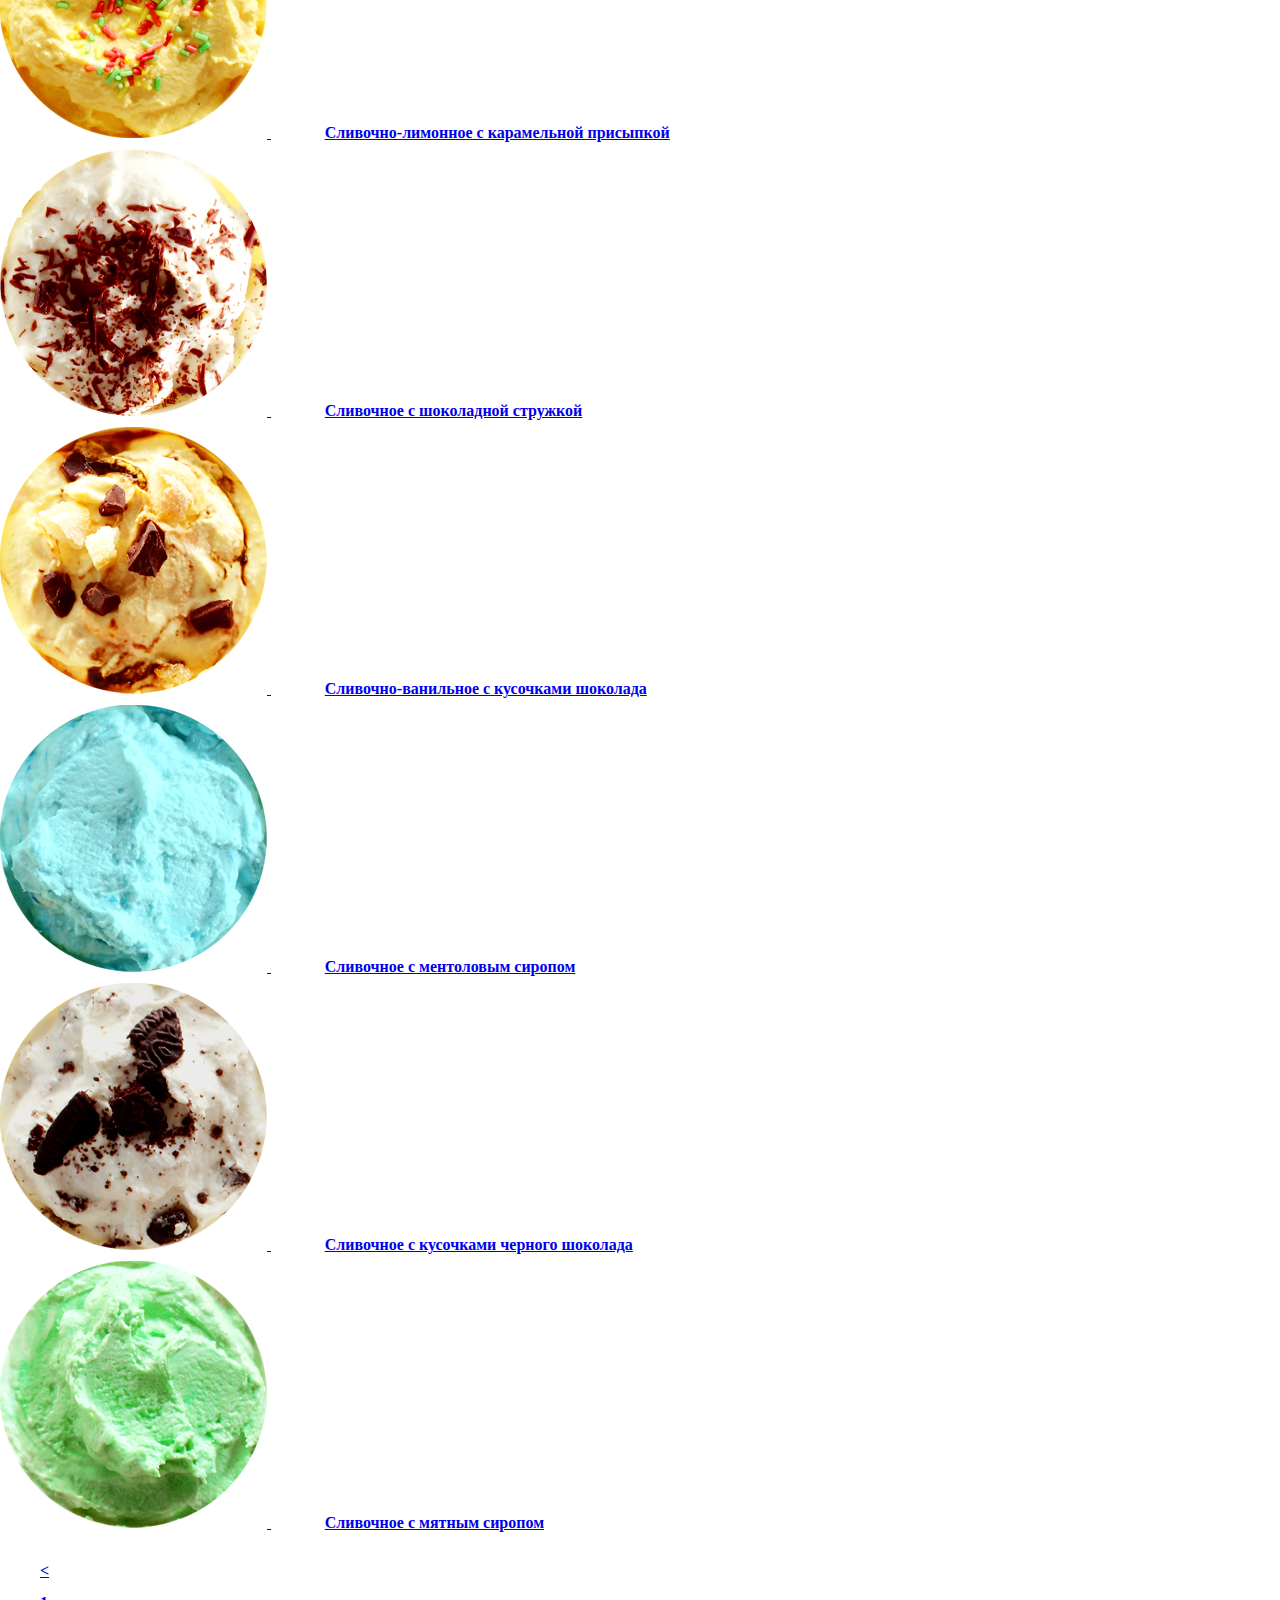
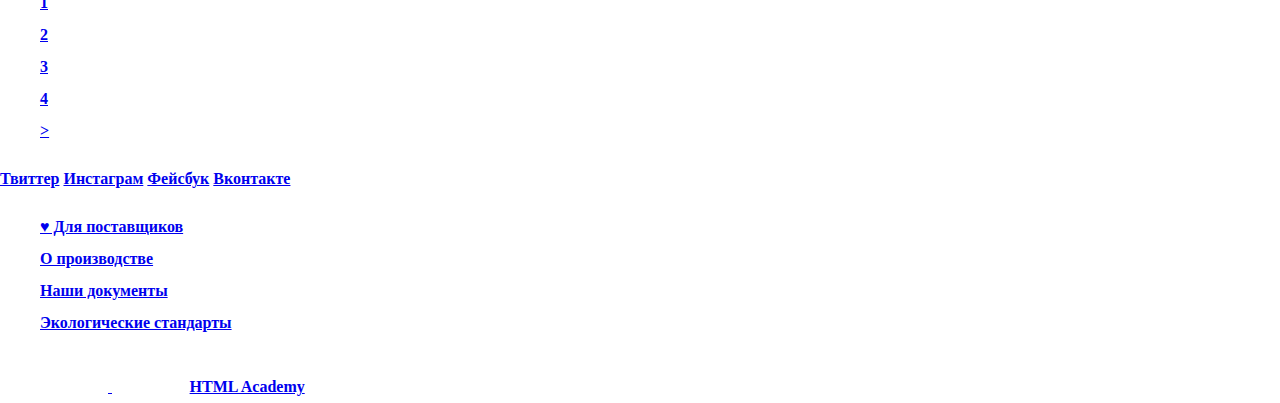
==== commit aba244d0: "переименовал logo.svg на header-logo.svg" ====
--- a/catalog.html
+++ b/catalog.html
@@ -10,7 +10,7 @@
     <header class="container">
       <div class="logo">
         <a href="#">
-          <img src="img/logo.svg" width="154" height="64" alt="Gllacy Shop">
+          <img src="img/header-logo.svg" width="154" height="64" alt="Gllacy Shop">
         </a>
       </div> 
       <div class="main-navigation">
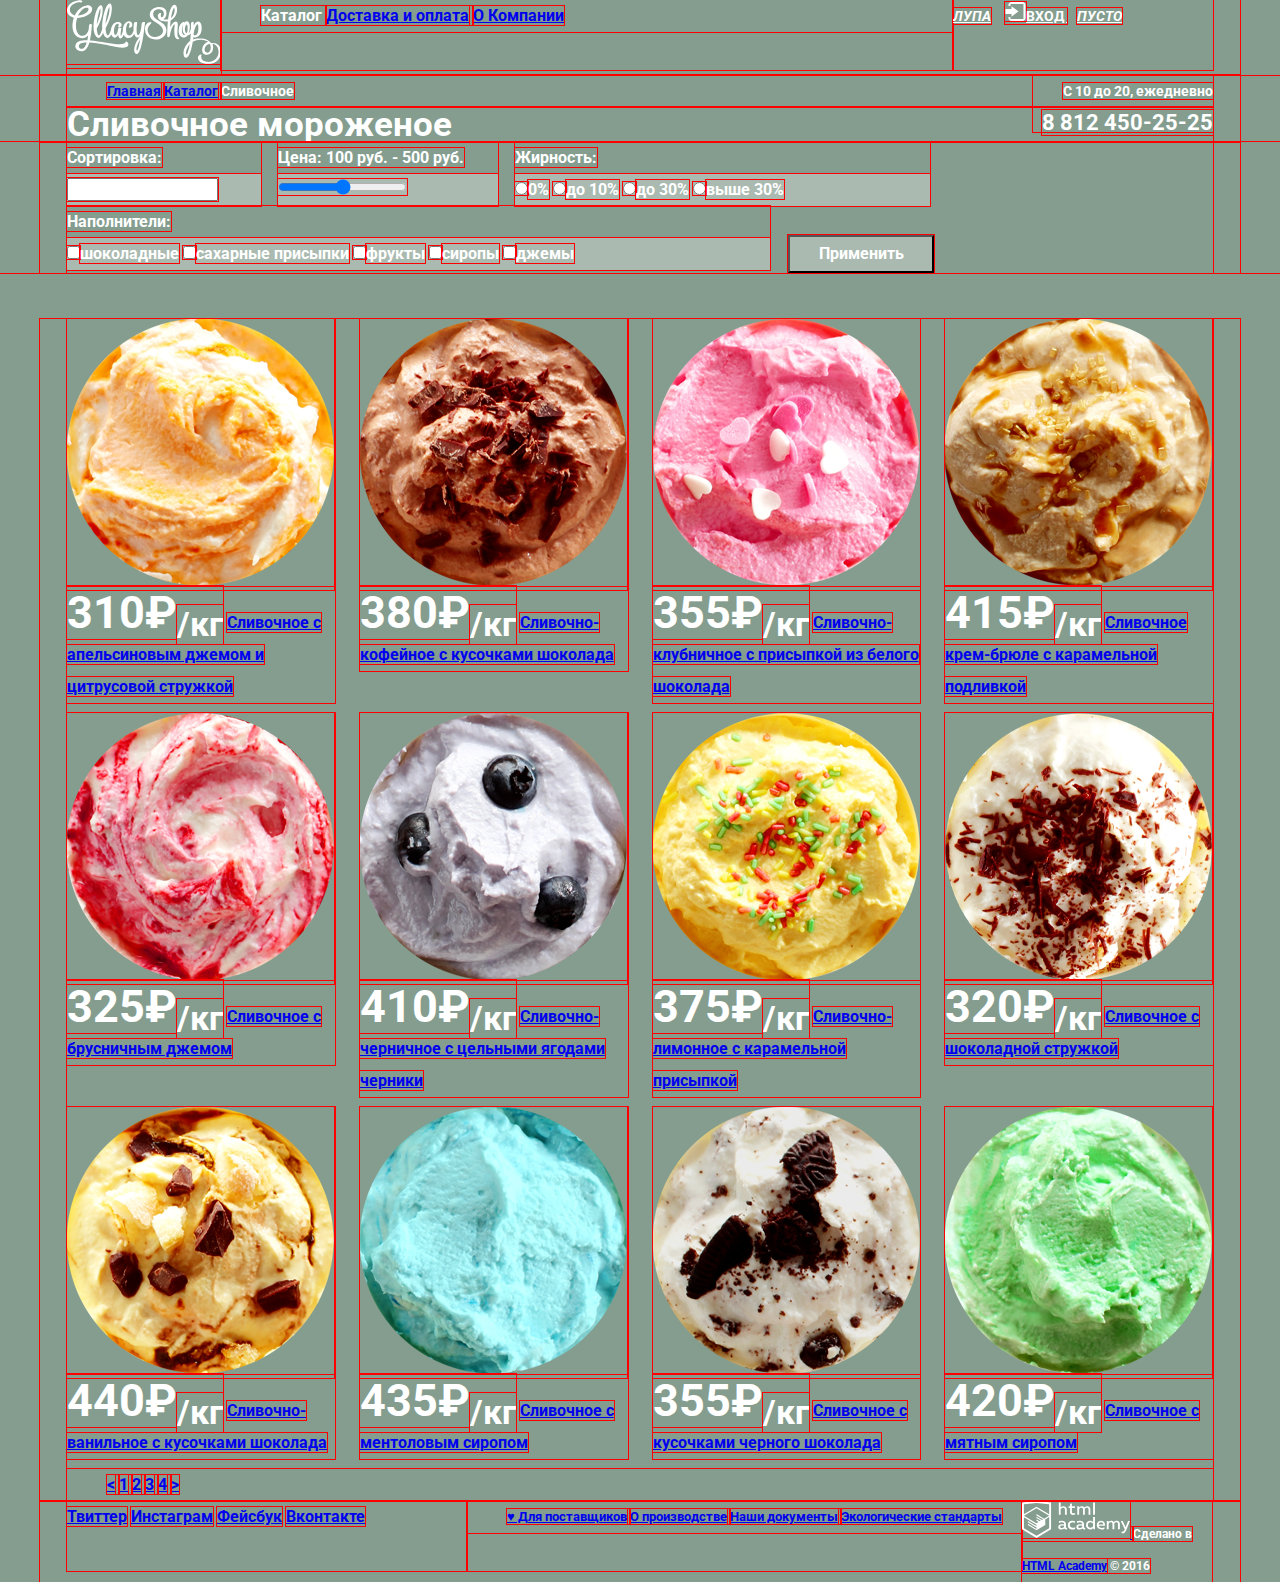
==== commit 6107006d: "Сделал сетки" ====
--- a/catalog.html
+++ b/catalog.html
@@ -1,41 +1,42 @@
 <!DOCTYPE html>
-<html lang="ru">
+<html lang="RU">
   <head>
     <meta charset="utf-8">
       <title>Мороженое с доставкой «Gllacy Shop»</title>
     <link href="css/normalize.css" rel="stylesheet">
-    <link href="css/style.css" rel="stylesheet">
+    <link href="css/style-catalog.css" rel="stylesheet">
   </head>
   <body>
-    <header class="container">
-      <div class="logo">
-        <a href="#">
+    <header class="main-header">
+      <div class="container">
+        <div class="logo">
+          <a href="#">
           <img src="img/header-logo.svg" width="154" height="64" alt="Gllacy Shop">
-        </a>
-      </div> 
-      <div class="main-navigation">
+          </a>
+        </div><!--
+     --><div class="main-navigation">
         <ul>
           <li class="active">Каталог
-            <div class="range">
-              <ul>
-                <li>
-                  <a href="#"><strong>Новинки</strong></a>
-                </li>
-                <li>
-                  <a href="#">Сливочное</a>
-                </li> 
-                <li>
-                  <a href="#">Щербеты</a>
-                </li> 
-                <li>
-                  <a href="#">Фруктовый лед</a>
-                </li> 
-                <li>
-                  <a href="#">Мелорин</a>
-                </li> 
-              </ul>
-            </div>
-          </li>
+              <div class="range">
+                <ul>
+                  <li>
+                    <a href="#"><strong>Новинки</strong></a>
+                  </li>
+                  <li>
+                    <a href="#">Сливочное</a>
+                  </li> 
+                  <li>
+                    <a href="#">Щербеты</a>
+                  </li> 
+                  <li>
+                    <a href="#">Фруктовый лед</a>
+                  </li> 
+                  <li>
+                    <a href="#">Мелорин</a>
+                  </li> 
+                </ul>
+              </div>
+            </li>
           <li>
             <a href="#">Доставка и оплата</a>
           </li>
@@ -43,20 +44,19 @@
             <a href="#">О Компании</a>
           </li>       
         </ul> 
-      </div>
-      <div class="user-block">
-        <a href="#">
-          <i></i>
-        </a>
-          <div class="question">
+      </div><!--
+   --><div class="user-block">
+        <a href="#" class="question"><i>Лупа</i></a>
+          <div class="question-block">
             <form>
               <input type="text" name="q" placeholder="Что ищем?"> 
             </form>
-          </div>    
-        <a href="#"> 
+          </div>  
+        
+        <a href="#" class="enter"> 
           <img src="img/enter.svg" width="21" height="19" alt="Вход">Вход
         </a>
-          <div class="Enter">
+          <div class="enter-block">
             <form class="Enter-form" action="https://echo.htmlacademy.ru" method="post">
               <input type="text" name="mail" value="" placeholder="Электронная почта">
               <input type="text" name="password" value="" placeholder="Пароль">
@@ -73,10 +73,8 @@
               </ul>  
             </div>
           </div> 
-        <a href="#">
-          <i></i>2 товара
-        </a>
-          <div class="basket">
+        <a href="#" class="basket"><i>Пусто</i></a>
+          <div class="basket-block">
             <ul class="shopping-list">
               <li>
                 <img src="img/basket/micro-ice.png" width="33" height="33">
@@ -96,10 +94,15 @@
             <strong>Итого: 750 руб.</strong>
             <a href="#">Оформить заказ</a>
           </div>
-      </div>  
-    </header>
-  <section class="top">
-      <div class="h1-crumb">
+        </div> 
+      </div>
+    </header><!--
+ --><main class="container">
+    <div class="h1-crumb">
+      <div class="operatingMode">
+        <span>С 10 до 20, ежедневно</span><br>
+        <strong>8 812 450-25-25</strong>
+      </div>
         <ul class="breadcrumb">
           <li>
             <a href="#">Главная</a>
@@ -111,121 +114,128 @@
         </ul>
         <h1>Сливочное мороженое</h1>
       </div> 
-      <div class="operatingMode">
-       <span>С 10 до 20, ежедневно</span>
-       <strong>8 812 450-25-25</strong>
-      </div>
-  </section>
-  <section class="settings">
+   </main><!--
+--><section class="settings">
+    <div class="container">
     <form>
-    <div class="pop">
-      <span>Сортировка:</span>
-      <select name="sorting">
-        <option value="popular">По популярности</option>
-        <option value="type">По типу</option>
-      </select>
-    </div>
-    <div class="price">
-      <span>Цена: 100 руб. - 500 руб.</span>
-      <div class="adjustment">
+    <div class="sorting">
+      <span>Сортировка:</span><br>
+        <div class="sorting-block">
+          <select name="sorting">
+            <option value="popular">По популярности</option>
+            <option value="type">По типу</option>
+          </select>
+        </div>
+    </div><!--
+ --><div class="price">
+      <span>Цена: 100 руб. - 500 руб.</span><br>
+      <div class="price-block">
         <input type="range" min="100" max="500">
       </div>
-    </div>
-    <div class="fat">
+    </div><!--
+ --><div class="fat">
+      <span>Жирность:</span><br>
+        <div class="fat-block">
       <input type="radio" id="radio1"><label for="radio1">0%</label>
       <input type="radio" id="radio2"><label for="radio2">до 10%</label>
       <input type="radio" id="radio3"><label for="radio3">до 30%</label>
       <input type="radio" id="radio4"><label for="radio4">выше 30%</label>
-    </div>
-    <div class="filler">
-      <input type="checkbox" id="check1"><label for="check1">Шоколадные</label>
+        </div>
+    </div><!--
+ --><div class="filler">
+      <span>Наполнители:</span><br>
+        <div class="filler-block">
+      <input type="checkbox" id="check1"><label for="check1">шоколадные</label>
       <input type="checkbox" id="check2"><label for="check2">сахарные присыпки</label>
       <input type="checkbox" id="check3"><label for="check3">фрукты</label>
       <input type="checkbox" id="check4"><label for="check4">сиропы</label>
       <input type="checkbox" id="check5"><label for="check5">джемы</label>
-      <button class="btn" type="submit">Применить</button>
+        </div>
     </div>
+      <button class="btn">Применить</button>
     </form>
-  </section>
-    <section class="catalog">
+    </div>
+  </section><!--
+--><section class="container">
+     <div class="catalog">
       <article class="iceCreamCard">
         <a href="#">
           <img src="img/1.png" width="267" height="267" alt="Сливочное с апельсиновым джемом ицитрусовой стружкой">
         </a>
         <span>310₽<sub>/кг</sub></span>
         <a href="#">Сливочное с апельсиновым джемом и цитрусовой стружкой</a>
-      </article>
-      <article class="iceCreamCard">
+      </article><!--
+   --><article class="iceCreamCard">
         <a href="#">
           <img src="img/2.png" width="267" height="267" alt="Сливочно-кофейное с кусочками шоколада">
         </a>
         <span>380₽<sub>/кг</sub></span>
         <a href="#">Сливочно-кофейное с кусочками шоколада</a>
-      </article>
-      <article class="iceCreamCard">
+      </article><!--
+   --><article class="iceCreamCard">
         <a href="#">
           <img src="img/3.png" width="267" height="267" alt="Сливочно-клубничное с присыпкой из белого шоколада">
         </a>
         <span>355₽<sub>/кг</sub></span>
         <a href="#">Сливочно-клубничное с присыпкой из белого шоколада</a>
-      </article>
-      <article class="iceCreamCard">
+      </article><!--
+   --><article class="iceCreamCard">
         <a href="#">
           <img src="img/4.png" width="267" height="267" alt="Сливочное крем-брюле с карамельной подливкой">
         </a>
         <span>415₽<sub>/кг</sub></span>
         <a href="#">Сливочное крем-брюле с карамельной подливкой</a>
-      </article>
-      <article class="iceCreamCard">
+      </article><!--
+   --><article class="iceCreamCard">
         <a href="#">
           <img src="img/5.png" width="267" height="267" alt="Сливочное с брусничным джемом">
         </a>
         <span>325₽<sub>/кг</sub></span>
         <a href="#">Сливочное с брусничным джемом</a>
-      </article>
-      <article class="iceCreamCard">
+      </article><!--
+   --><article class="iceCreamCard">
         <a href="#">
           <img src="img/6.png" width="267" height="267" alt="Сливочно-черничное с цельными ягодами черники">
         </a>
         <span>410₽<sub>/кг</sub></span>
         <a href="#">Сливочно-черничное с цельными ягодами черники</a>
-      </article>
-      <article class="iceCreamCard">
+      </article><!--
+   --><article class="iceCreamCard">
         <a href="#">
           <img src="img/7.png" width="267" height="267" alt="Сливочно-лимонное с карамельной присыпкой">
         </a>
         <span>375₽<sub>/кг</sub></span>
         <a href="#">Сливочно-лимонное с карамельной присыпкой</a>
-      </article>
-      <article class="iceCreamCard">
+      </article><!--
+   --><article class="iceCreamCard">
         <a href="#">
           <img src="img/8.png" width="267" height="267" alt="Сливочное с шоколадной стружкой">
         </a>
         <span>320₽<sub>/кг</sub></span>
         <a href="#">Сливочное с шоколадной стружкой</a>
-      </article>
-      <article class="iceCreamCard">
+      </article><!--
+   --><article class="iceCreamCard">
         <a href="#">
           <img src="img/9.png" width="267" height="267" alt="Сливочно-ванильное с кусочками шоколада">
         </a>
         <span>440₽<sub>/кг</sub></span>
         <a href="#">Сливочно-ванильное с кусочками шоколада</a>
-      </article>
-      <article class="iceCreamCard">
+      </article><!--
+   --><article class="iceCreamCard">
         <a href="#">
           <img src="img/10.png" width="267" height="267" alt="Сливочное с ментоловым сиропом">
         </a>
         <span>435₽<sub>/кг</sub></span>
         <a href="#">Сливочное с ментоловым сиропом</a>
-      </article>
-      <article class="iceCreamCard">
+      </article><!--
+   --><article class="iceCreamCard">
         <a href="#">
           <img src="img/11.png" width="267" height="267" alt="Сливочное с кусочками черного шоколада">
         </a>
         <span>355₽<sub>/кг</sub></span>
         <a href="#">Сливочное с кусочками черного шоколада</a>
-      </article>
-      <article class="iceCreamCard">
+      </article><!--
+   --><article class="iceCreamCard">
         <a href="#">
           <img src="img/12.png" width="267" height="267" alt="Сливочное с мятным сиропом">
         </a>
@@ -254,15 +264,16 @@
           </li>
         </ul>
       </div>
-    </section>
-  <footer class="container">
+    </div>
+  </section><!--
+--><footer class="container">
      <div class="footer-social">
        <a class="social-btn social-btn-twit" href="#">Твиттер</a>
        <a class="social-btn social-btn-inst" href="#">Инстаграм</a>
        <a class="social-btn social-btn-fb" href="#">Фейсбук</a>
        <a class="social-btn social-btn-vk" href="#">Вконтакте</a>
-     </div>
-     <div class="footer-info">
+     </div><!--
+  --><div class="footer-info">
       <ul class="docs">
         <li>
           <a href="#">♥ Для поставщиков</a>
@@ -277,8 +288,8 @@
           <a href="#">Экологические стандарты</a>
         </li> 
       </ul>  
-       </div>
-       <div class="footer-copyright">
+       </div><!--
+    --><div class="footer-copyright">
          <a href="#">
            <img src="img/logo-html.svg" width="108" height="37" alt="HTML Academy">
          </a>
--- a/css/style-catalog.css
+++ b/css/style-catalog.css
@@ -0,0 +1,173 @@
+@import url(https://fonts.googleapis.com/css?family=Roboto);
+
+*{
+    outline: 1px solid red;
+}
+
+body {
+    font-size: 16px;
+    line-height: 2em;
+    color: #ffffff;
+    font-weight: bold;
+    font-family: 'Roboto', sans-serif;
+    background-color: #849d8f;
+}
+
+h1 {
+   margin:0;
+   text-align: left;
+   font-size: 35px;
+   line-height: 35px;
+   font-weight: bold;
+}
+
+ul li {
+  display: inline;
+  list-style-type: none;
+}
+
+ul {
+  margin: 0;
+}
+
+.container {
+  width: 1146px;
+  margin: 0 auto;
+  padding: 0 27px;
+}
+
+.logo, .main-navigation, .user-block{
+  display: inline-block;
+  vertical-align: top;
+  min-height: 70px;
+}
+
+.logo {
+  width: 154px;
+}
+
+.main-navigation {
+  width: 732px;
+}
+
+.user-block {
+  width: 260px;
+}
+
+.question, .enter, .basket {
+  text-transform: uppercase;
+  color: #ffffff;
+  margin-right: 10px;
+  font-size: 14px;
+  /* добавить высоту */
+}
+
+.range, .question-block, .enter-block, .basket-block {
+  display: none;
+}
+
+.hat {
+  width: 1106px;
+  margin-bottom: 30px;
+}
+
+.operatingMode {
+display: block;
+width: 180px;
+height: 57px;
+text-align: right;
+float: right;
+}
+
+.operatingMode span {
+  font-size: 14px;
+}
+
+.operatingMode strong {
+  font-size: 22px;
+}
+
+.breadcrumb {
+  font-size: 14px;
+}
+
+.settings {
+  margin-bottom: 46px;
+}
+
+.sorting, .price, .fat, .filler, .btn {
+  display: inline-block;
+}
+
+.sorting, .sorting-block {
+  width: 194px;
+  margin-right: 17px;
+}
+
+.price, .price-block {
+  width: 220px;
+  margin-right: 17px;
+}
+
+.fat, .fat-block {
+  width: 415px;
+}
+
+.filler, .filler-block {
+  width: 703px;
+  margin-right: 14px;
+}
+
+.btn {
+  width: 146px;
+}
+
+.sorting-block, .price-block, .fat-block, .filler-block, .btn {
+  background-color: #aabab0;
+} 
+
+
+
+.iceCreamCard {
+  display: inline-block;
+  vertical-align: top;
+  margin-right: 25px;
+  margin-bottom: 10px;
+  width: 267.75px;
+}
+
+.iceCreamCard:nth-child(4n) {
+  margin-right: 0;
+}
+
+.iceCreamCard span {
+  font-size: 45px;
+}
+
+.nameCard {
+  font-size: 16px;
+}
+
+.hits, .advantages {
+  margin-bottom: 40px;
+}
+
+.footer-social, .footer-info, .footer-copyright{
+  display: inline-block;
+  vertical-align: top;
+  min-height: 70px;
+}
+
+.footer-social {
+  width: 400px;
+}
+
+.footer-info {
+  width: 555px;
+  font-size: 13px;
+}
+
+.footer-copyright {
+  width: 190px;
+  font-size: 12px;
+}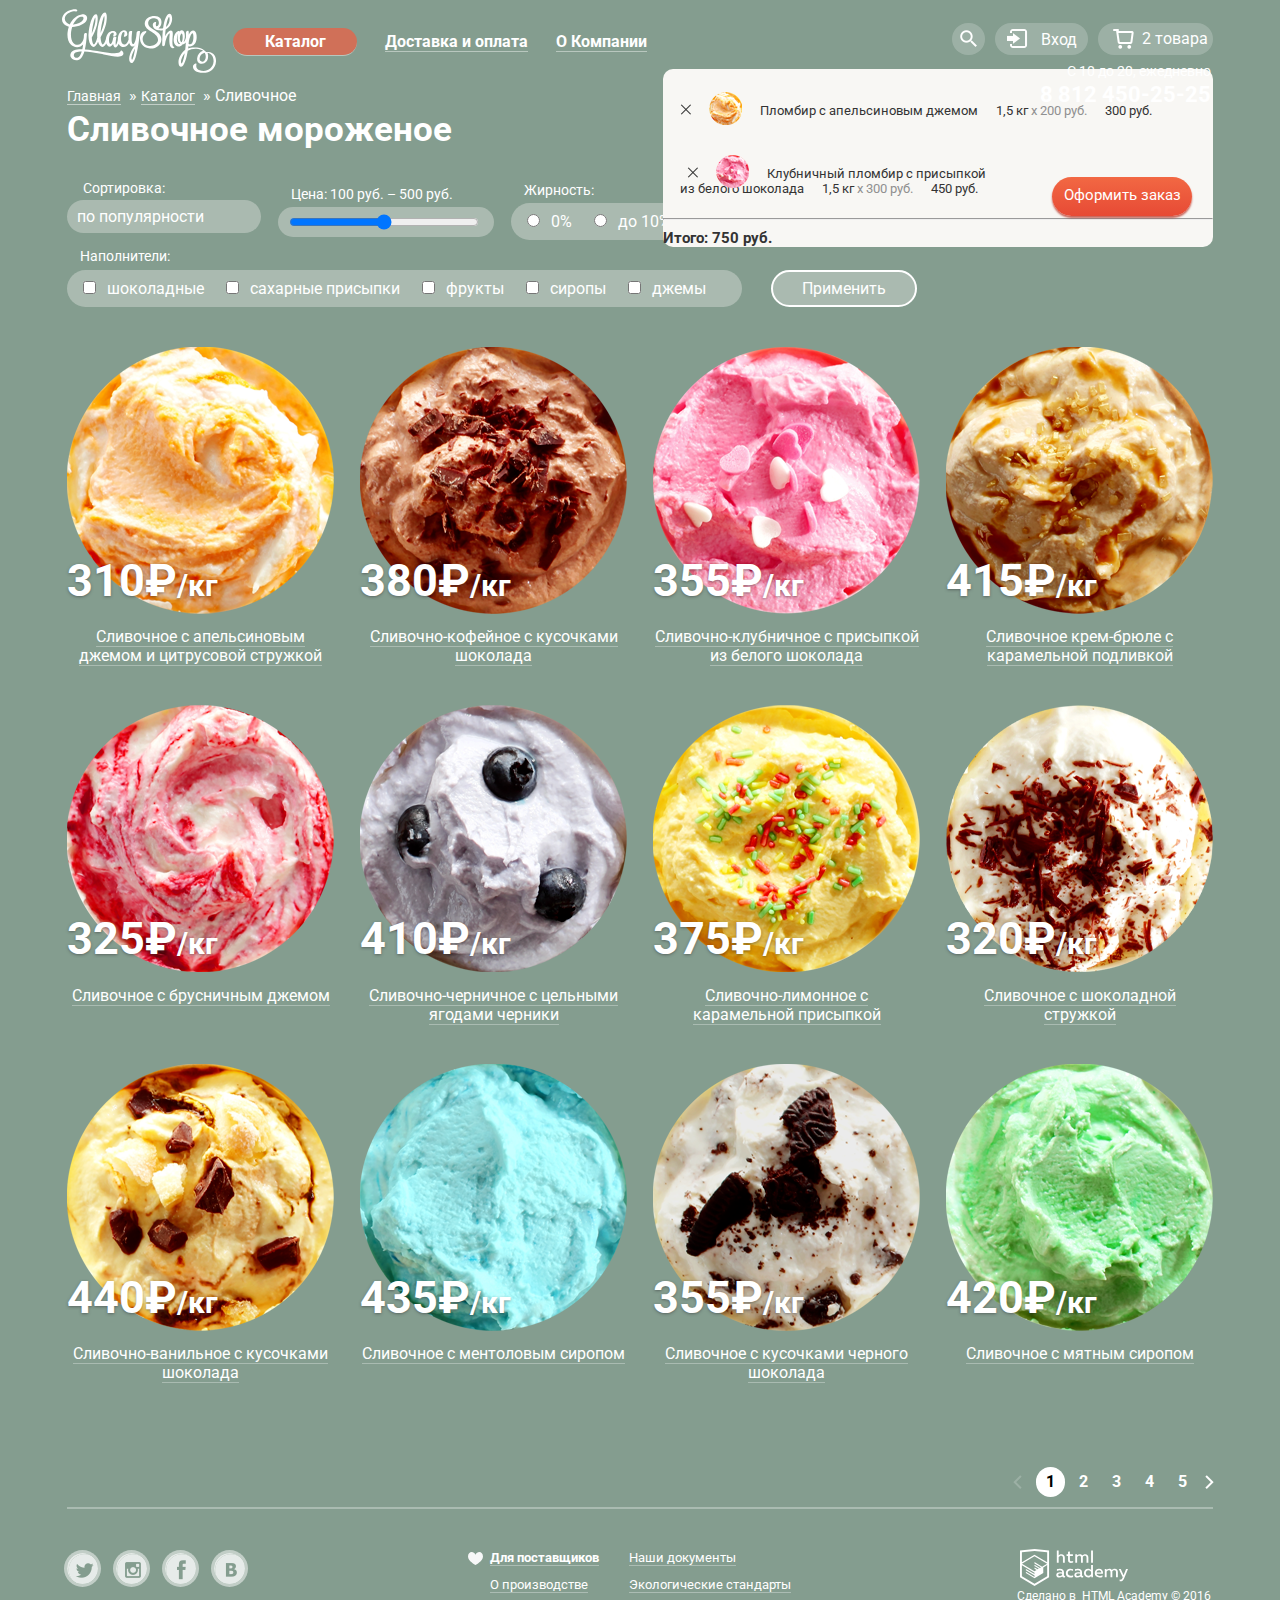
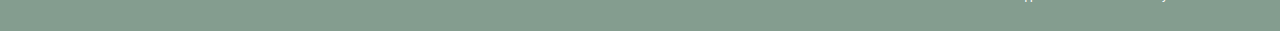
==== commit da9f5712: "предварительная защита проекта" ====
--- a/catalog.html
+++ b/catalog.html
@@ -4,19 +4,21 @@
     <meta charset="utf-8">
       <title>Мороженое с доставкой «Gllacy Shop»</title>
     <link href="css/normalize.css" rel="stylesheet">
-    <link href="css/style-catalog.css" rel="stylesheet">
+    <link href="css/style.css" rel="stylesheet">
   </head>
   <body>
+  <div class="content-wrapper">
     <header class="main-header">
       <div class="container">
-        <div class="logo">
+        <div class="logo"> 
           <a href="#">
-          <img src="img/header-logo.svg" width="154" height="64" alt="Gllacy Shop">
-          </a>
+            <img src="img/header-logo.svg" width="154" height="64" alt="Gllacy Shop">
+          </a> 
         </div><!--
      --><div class="main-navigation">
         <ul>
-          <li class="active">Каталог
+          <li class="active">
+              <a href="#" class="catalog-menu active">Каталог</a>
               <div class="range">
                 <ul>
                   <li>
@@ -46,21 +48,23 @@
         </ul> 
       </div><!--
    --><div class="user-block">
-        <a href="#" class="question"><i>Лупа</i></a>
+        <a href="#" class="question">
+           <i class="icon icon-search"></i>
+        </a>
           <div class="question-block">
             <form>
               <input type="text" name="q" placeholder="Что ищем?"> 
             </form>
           </div>  
-        
-        <a href="#" class="enter"> 
-          <img src="img/enter.svg" width="21" height="19" alt="Вход">Вход
+        <a href="#" class="enter">
+            <i class="icon icon-enter"></i>
+          Вход
         </a>
           <div class="enter-block">
             <form class="Enter-form" action="https://echo.htmlacademy.ru" method="post">
               <input type="text" name="mail" value="" placeholder="Электронная почта">
               <input type="text" name="password" value="" placeholder="Пароль">
-              <button class="btn" type="submit">Войти</button>
+              <button class="btn-enter" type="submit">Войти</button>
             </form>
             <div class="registration">
               <ul class="new">
@@ -73,64 +77,74 @@
               </ul>  
             </div>
           </div> 
-        <a href="#" class="basket"><i>Пусто</i></a>
+           <a href="#" class="basket">
+              <i class="icon icon-basket"></i>
+           2 товара</a>
           <div class="basket-block">
-            <ul class="shopping-list">
+            <ul class="shoping-list">
               <li>
-                <img src="img/basket/micro-ice.png" width="33" height="33">
+                <img src="img/x.png" width="11" height="11" alt="x">
+              </li>
+              <li>
+                <img src="img/basket/micro-ice.png" class="miniice" alt="micro" width="33" height="33">
               </li>
               <li>Пломбир с апельсиновым джемом</li>
               <li>1,5 кг <span>х 200 руб.</span></li>
               <li>300 руб.</li>
             </ul>
-            <ul class="shopping-list">
+            <ul class="shoping-list">
               <li>
-                <img src="img/basket/micro-ice2.png" width="33" height="33">
+                <img src="img/x.png" width="11" height="11" alt="x">
               </li>
-              <li>Клубничный пломбир с присыпкой из белого шоколада</li>
+              <li>
+                <img src="img/basket/micro-ice2.png" class="miniice" alt="miniice" width="33" height="33">
+              </li>
+              <li>Клубничный пломбир с присыпкой<br> из белого шоколада</li>
               <li>1,5 кг <span>х 300 руб.</span></li>
               <li>450 руб.</li>
             </ul>
+              <hr class="basket-line">
+
             <strong>Итого: 750 руб.</strong>
-            <a href="#">Оформить заказ</a>
+            <a class="btn-offer" href="#">Оформить заказ</a>
           </div>
         </div> 
       </div>
     </header><!--
  --><main class="container">
-    <div class="h1-crumb">
-      <div class="operatingMode">
-        <span>С 10 до 20, ежедневно</span><br>
-        <strong>8 812 450-25-25</strong>
-      </div>
+      <div class="h1-crumb">
         <ul class="breadcrumb">
           <li>
             <a href="#">Главная</a>
           </li>
+          <li>»</li>
           <li>
             <a href="#">Каталог</a>
           </li>
+          <li>»</li>
           <li class="active">Сливочное</li>
         </ul>
         <h1>Сливочное мороженое</h1>
-      </div> 
-   </main><!--
---><section class="settings">
-    <div class="container">
+          <div class="operatingMode catalog">
+            <span>С 10 до 20, ежедневно</span><br>
+            <strong>8 812 450-25-25</strong>
+          </div>
+       </div> 
+  <div class="settings">
     <form>
     <div class="sorting">
       <span>Сортировка:</span><br>
         <div class="sorting-block">
-          <select name="sorting">
-            <option value="popular">По популярности</option>
-            <option value="type">По типу</option>
+          <select class="chameleon" name="sorting">
+            <option value="popular">по популярности</option>
+            <option value="type">по типу</option>
           </select>
         </div>
     </div><!--
  --><div class="price">
-      <span>Цена: 100 руб. - 500 руб.</span><br>
+      <span>Цена: 100 руб. – 500 руб.</span><br>
       <div class="price-block">
-        <input type="range" min="100" max="500">
+        <input class="joystick" type="range" min="100" max="500">
       </div>
     </div><!--
  --><div class="fat">
@@ -152,138 +166,202 @@
       <input type="checkbox" id="check5"><label for="check5">джемы</label>
         </div>
     </div>
-      <button class="btn">Применить</button>
+      <button class="btn-apply">Применить</button>
     </form>
+  </div>
+  </main><!--
+--><section class="container">
+     <div class="">
+      <article class="iceCreamCard">
+        <a href="#">
+          <img src="img/1.png" class="ice-footer" width="267" height="267" alt="Сливочное с апельсиновым джемом ицитрусовой стружкой">
+        </a>
+        <strong>310₽<span>/кг</span></strong>
+            <a href="#" class="ice-link">Сливочное с апельсиновым джемом и цитрусовой стружкой</a>
+          <div class="iceCreamCard-hover">
+            <img src="img/1.png" class="ice-footer" width="267" height="267" alt="Сливочное с апельсиновым джемом ицитрусовой стружкой">
+            <strong>310₽<span>/кг</span></strong>
+            <a href="#" class="ice-link">Сливочное с апельсиновым джемом и цитрусовой стружкой</a>
+            <a class="btn-speed" href="#">Быстрый просмотр</a>
+          </div>
+      </article><!--
+   --><article class="iceCreamCard">
+        <a href="#">
+          <img src="img/2.png" class="ice-footer" width="267" height="267" alt="Сливочно-кофейное с кусочками шоколада">
+        </a>
+        <strong>380₽<span>/кг</span></strong>
+            <a href="#" class="ice-link">Сливочно-кофейное с кусочками шоколада</a>
+        <div class="iceCreamCard-hover">
+            <img src="img/2.png" class="ice-footer" width="267" height="267" alt="Сливочно-кофейное с кусочками шоколада">
+            <strong>380₽<span>/кг</span></strong>
+            <a href="#" class="ice-link">Сливочно-кофейное с кусочками шоколада</a>
+            <a class="btn-speed" href="#">Быстрый просмотр</a>
+          </div>
+      </article><!--
+   --><article class="iceCreamCard">
+        <a href="#">
+          <img src="img/3.png" class="ice-footer" width="267" height="267" alt="Сливочно-клубничное с присыпкой из белого шоколада">
+        </a>
+        <strong>355₽<span>/кг</span></strong>
+            <a href="#" class="ice-link">Сливочно-клубничное с присыпкой из белого шоколада</a>
+        <div class="iceCreamCard-hover">
+            <img src="img/3.png" class="ice-footer" width="267" height="267" alt="Сливочно-клубничное с присыпкой из белого шоколада">
+            <strong>355₽<span>/кг</span></strong>
+            <a href="#" class="ice-link">Сливочно-клубничное с присыпкой из белого шоколада</a>
+            <a class="btn-speed" href="#">Быстрый просмотр</a>
+          </div>
+      </article><!--
+   --><article class="iceCreamCard">
+        <a href="#">
+          <img src="img/4.png" class="ice-footer" width="267" height="267" alt="Сливочное крем-брюле с карамельной подливкой">
+        </a>
+       <strong>415₽<span>/кг</span></strong>
+            <a href="#" class="ice-link">Сливочное крем-брюле с карамельной подливкой</a>
+        <div class="iceCreamCard-hover">
+            <img src="img/4.png" class="ice-footer" width="267" height="267" alt="Сливочное крем-брюле с карамельной подливкой">
+            <strong>415₽<span>/кг</span></strong>
+            <a href="#" class="ice-link">Сливочное крем-брюле с карамельной подливкой</a>
+            <a class="btn-speed" href="#">Быстрый просмотр</a>
+          </div>
+      </article><!--
+   --><article class="iceCreamCard">
+        <a href="#">
+          <img src="img/5.png" class="ice-footer" width="267" height="267" alt="Сливочное с брусничным джемом">
+        </a>
+        <strong>325₽<span>/кг</span></strong>
+            <a href="#" class="ice-link">Сливочное с брусничным джемом</a>
+        <div class="iceCreamCard-hover">
+            <img src="img/5.png" class="ice-footer" width="267" height="267" alt="Сливочное с брусничным джемомй">
+            <strong>325₽<span>/кг</span></strong>
+            <a href="#" class="ice-link">Сливочное с брусничным джемом</a>
+            <a class="btn-speed" href="#">Быстрый просмотр</a>
+          </div>
+      </article><!--
+   --><article class="iceCreamCard">
+        <a href="#">
+          <img src="img/6.png" class="ice-footer" width="267" height="267" alt="Сливочно-черничное с цельными ягодами черники">
+        </a>
+        <strong>410₽<span>/кг</span></strong>
+            <a href="#" class="ice-link">Сливочно-черничное с цельными ягодами черники</a>
+        <div class="iceCreamCard-hover">
+            <img src="img/6.png" class="ice-footer" width="267" height="267" alt="Сливочно-черничное с цельными ягодами черники">
+            <strong>410₽<span>/кг</span></strong>
+            <a href="#" class="ice-link">Сливочно-черничное с цельными ягодами черники</a>
+            <a class="btn-speed" href="#">Быстрый просмотр</a>
+          </div>
+      </article><!--
+   --><article class="iceCreamCard">
+        <a href="#">
+          <img src="img/7.png" class="ice-footer" width="267" height="267" alt="Сливочно-лимонное с карамельной присыпкой">
+        </a>
+        <strong>375₽<span>/кг</span></strong>
+            <a href="#" class="ice-link">Сливочно-лимонное с карамельной присыпкой</a>
+        <div class="iceCreamCard-hover">
+            <img src="img/7.png" class="ice-footer" width="267" height="267" alt="Сливочно-лимонное с карамельной присыпкой">
+            <strong>375₽<span>/кг</span></strong>
+            <a href="#" class="ice-link">Сливочно-лимонное с карамельной присыпкой</a>
+            <a class="btn-speed" href="#">Быстрый просмотр</a>
+          </div>
+      </article><!--
+   --><article class="iceCreamCard">
+        <a href="#">
+          <img src="img/8.png" class="ice-footer" width="267" height="267" alt="Сливочное с шоколадной стружкой">
+        </a>
+        <strong>320₽<span>/кг</span></strong>
+            <a href="#" class="ice-link">Сливочное с шоколадной стружкой</a>
+        <div class="iceCreamCard-hover">
+            <img src="img/8.png" class="ice-footer" width="267" height="267" alt="Сливочное с шоколадной стружкой">
+            <strong>320₽<span>/кг</span></strong>
+            <a href="#" class="ice-link">Сливочное с шоколадной стружкой</a>
+            <a class="btn-speed" href="#">Быстрый просмотр</a>
+          </div>
+      </article><!--
+   --><article class="iceCreamCard">
+        <a href="#">
+          <img src="img/9.png" class="ice-footer" width="267" height="267" alt="Сливочно-ванильное с кусочками шоколада">
+        </a>
+        <strong>440₽<span>/кг</span></strong>
+            <a href="#" class="ice-link">Сливочно-ванильное с кусочками шоколада</a>
+        <div class="iceCreamCard-hover">
+            <img src="img/9.png" class="ice-footer" width="267" height="267" alt="Сливочно-ванильное с кусочками шоколада">
+            <strong>440₽<span>/кг</span></strong>
+            <a href="#" class="ice-link">Сливочно-ванильное с кусочками шоколада</a>
+            <a class="btn-speed" href="#">Быстрый просмотр</a>
+          </div>
+      </article><!--
+   --><article class="iceCreamCard">
+        <a href="#">
+          <img src="img/10.png" class="ice-footer" width="267" height="267" alt="Сливочное с ментоловым сиропом">
+        </a>
+        <strong>435₽<span>/кг</span></strong>
+            <a href="#" class="ice-link">Сливочное с ментоловым сиропом</a>
+        <div class="iceCreamCard-hover">
+            <img src="img/10.png" class="ice-footer" width="267" height="267" alt="Сливочное с ментоловым сиропом">
+            <strong>435₽<span>/кг</span></strong>
+            <a href="#" class="ice-link">Сливочное с ментоловым сиропом</a>
+            <a class="btn-speed" href="#">Быстрый просмотр</a>
+          </div>
+      </article><!--
+   --><article class="iceCreamCard">
+        <a href="#">
+          <img src="img/11.png" class="ice-footer" width="267" height="267" alt="Сливочное с кусочками черного шоколада">
+        </a>
+        <strong>355₽<span>/кг</span></strong>
+            <a href="#" class="ice-link">Сливочное с кусочками черного шоколада</a>
+        <div class="iceCreamCard-hover">
+            <img src="img/11.png" class="ice-footer" width="267" height="267" alt="Сливочное с кусочками черного шоколада">
+            <strong>355₽<span>/кг</span></strong>
+            <a href="#" class="ice-link">Сливочное с кусочками черного шоколада</a>
+            <a class="btn-speed" href="#">Быстрый просмотр</a>
+          </div>
+      </article><!--
+   --><article class="iceCreamCard">
+        <a href="#">
+          <img src="img/12.png" class="ice-footer" width="267" height="267" alt="Сливочное с мятным сиропом">
+        </a>
+        <strong>420₽<span>/кг</span></strong>
+            <a href="#" class="ice-link">Сливочное с мятным сиропом</a>
+        <div class="iceCreamCard-hover">
+            <img src="img/12.png" class="ice-footer" width="267" height="267" alt="Сливочное с мятным сиропом">
+            <strong>420₽<span>/кг</span></strong>
+            <a href="#" class="ice-link">Сливочное с мятным сиропом</a>
+            <a class="btn-speed" href="#">Быстрый просмотр</a>
+          </div>
+      </article>
+      <div class="paginator">
+            <a class="prev" href="#prev">Назад</a>
+            <a class="current" href="#1">1</a>
+            <a href="#">2</a>
+            <a href="#">3</a>
+            <a href="#">4</a>
+            <a href="#">5</a>
+            <a class="next" href="#next">Вперед</a>
+      </div>
+       <hr class="line">
     </div>
-  </section><!--
---><section class="container">
-     <div class="catalog">
-      <article class="iceCreamCard">
-        <a href="#">
-          <img src="img/1.png" width="267" height="267" alt="Сливочное с апельсиновым джемом ицитрусовой стружкой">
-        </a>
-        <span>310₽<sub>/кг</sub></span>
-        <a href="#">Сливочное с апельсиновым джемом и цитрусовой стружкой</a>
-      </article><!--
-   --><article class="iceCreamCard">
-        <a href="#">
-          <img src="img/2.png" width="267" height="267" alt="Сливочно-кофейное с кусочками шоколада">
-        </a>
-        <span>380₽<sub>/кг</sub></span>
-        <a href="#">Сливочно-кофейное с кусочками шоколада</a>
-      </article><!--
-   --><article class="iceCreamCard">
-        <a href="#">
-          <img src="img/3.png" width="267" height="267" alt="Сливочно-клубничное с присыпкой из белого шоколада">
-        </a>
-        <span>355₽<sub>/кг</sub></span>
-        <a href="#">Сливочно-клубничное с присыпкой из белого шоколада</a>
-      </article><!--
-   --><article class="iceCreamCard">
-        <a href="#">
-          <img src="img/4.png" width="267" height="267" alt="Сливочное крем-брюле с карамельной подливкой">
-        </a>
-        <span>415₽<sub>/кг</sub></span>
-        <a href="#">Сливочное крем-брюле с карамельной подливкой</a>
-      </article><!--
-   --><article class="iceCreamCard">
-        <a href="#">
-          <img src="img/5.png" width="267" height="267" alt="Сливочное с брусничным джемом">
-        </a>
-        <span>325₽<sub>/кг</sub></span>
-        <a href="#">Сливочное с брусничным джемом</a>
-      </article><!--
-   --><article class="iceCreamCard">
-        <a href="#">
-          <img src="img/6.png" width="267" height="267" alt="Сливочно-черничное с цельными ягодами черники">
-        </a>
-        <span>410₽<sub>/кг</sub></span>
-        <a href="#">Сливочно-черничное с цельными ягодами черники</a>
-      </article><!--
-   --><article class="iceCreamCard">
-        <a href="#">
-          <img src="img/7.png" width="267" height="267" alt="Сливочно-лимонное с карамельной присыпкой">
-        </a>
-        <span>375₽<sub>/кг</sub></span>
-        <a href="#">Сливочно-лимонное с карамельной присыпкой</a>
-      </article><!--
-   --><article class="iceCreamCard">
-        <a href="#">
-          <img src="img/8.png" width="267" height="267" alt="Сливочное с шоколадной стружкой">
-        </a>
-        <span>320₽<sub>/кг</sub></span>
-        <a href="#">Сливочное с шоколадной стружкой</a>
-      </article><!--
-   --><article class="iceCreamCard">
-        <a href="#">
-          <img src="img/9.png" width="267" height="267" alt="Сливочно-ванильное с кусочками шоколада">
-        </a>
-        <span>440₽<sub>/кг</sub></span>
-        <a href="#">Сливочно-ванильное с кусочками шоколада</a>
-      </article><!--
-   --><article class="iceCreamCard">
-        <a href="#">
-          <img src="img/10.png" width="267" height="267" alt="Сливочное с ментоловым сиропом">
-        </a>
-        <span>435₽<sub>/кг</sub></span>
-        <a href="#">Сливочное с ментоловым сиропом</a>
-      </article><!--
-   --><article class="iceCreamCard">
-        <a href="#">
-          <img src="img/11.png" width="267" height="267" alt="Сливочное с кусочками черного шоколада">
-        </a>
-        <span>355₽<sub>/кг</sub></span>
-        <a href="#">Сливочное с кусочками черного шоколада</a>
-      </article><!--
-   --><article class="iceCreamCard">
-        <a href="#">
-          <img src="img/12.png" width="267" height="267" alt="Сливочное с мятным сиропом">
-        </a>
-        <span>420₽<sub>/кг</sub></span>
-        <a href="#">Сливочное с мятным сиропом</a>
-      </article>
-      <div class="productPages">
-        <ul class="paginator">
-          <li>
-            <a href="#prev">&lt;</a>
-          </li>
-          <li>
-            <a href="#">1</a>
-          </li>
-          <li>
-            <a href="#">2</a>
-          </li> 
-          <li>
-            <a href="#">3</a>
-          </li> 
-          <li>
-            <a href="#">4</a>
-          </li> 
-          <li>
-            <a href="#next">></a>
-          </li>
-        </ul>
-      </div>
-    </div>
-  </section><!--
---><footer class="container">
+  </section>
+<footer class="container">
+    <div class="footer">
      <div class="footer-social">
-       <a class="social-btn social-btn-twit" href="#">Твиттер</a>
-       <a class="social-btn social-btn-inst" href="#">Инстаграм</a>
-       <a class="social-btn social-btn-fb" href="#">Фейсбук</a>
-       <a class="social-btn social-btn-vk" href="#">Вконтакте</a>
+       <a class="social-btn social-btn-twit" href="#"></a><!--
+    --><a class="social-btn social-btn-inst" href="#"></a><!--
+    --><a class="social-btn social-btn-fb" href="#"></a><!--
+    --><a class="social-btn social-btn-vk" href="#"></a>
      </div><!--
   --><div class="footer-info">
+      <i class="heart"></i>
       <ul class="docs">
         <li>
-          <a href="#">♥ Для поставщиков</a>
-        </li> 
+          <span><a href="#">Для поставщиков</a></span>
+        </li>
         <li>
           <a href="#">О производстве</a>
-        </li> 
+        </li>
+      </ul>
+      <ul class="docs">
         <li>
           <a href="#">Наши документы</a>
-        </li> 
+        </li>
         <li>
           <a href="#">Экологические стандарты</a>
         </li> 
@@ -291,11 +369,13 @@
        </div><!--
     --><div class="footer-copyright">
          <a href="#">
-           <img src="img/logo-html.svg" width="108" height="37" alt="HTML Academy">
-         </a>
+           <img src="img/logo-html.svg" class="logohtml" width="108" height="37" alt="HTML Academy">
+         </a><br>
          <span class="made-in">Сделано в 
          <a href="https://htmlacademy.ru">HTML Academy</a> &copy; 2016</span> 
        </div>
+      </div>
      </footer>
-   </body>
- </html>   +    </div>
+  </body>
+</html>   --- a/css/style.css
+++ b/css/style.css
@@ -0,0 +1,1552 @@
+@import url(https://fonts.googleapis.com/css?family=Roboto);
+
+
+{
+    outline: 1px solid red;
+}
+
+body {
+    font-size: 16px;
+    line-height: 1.2;
+    color: #ffffff;
+    font-weight: normal;
+    font-family: 'Roboto', 'Arial', sans-serif;
+    background-color: #849d8f;
+}
+
+body > input[type="radio"] {
+  display: none;
+}
+
+.site-wrapper {
+  min-width: 1146px;
+  background-position: top center;
+  transition: background-image 0.5s ease, background-color 0.5s ease;
+}
+
+.site-wrapper:before,
+.site-wrapper:after {
+  content: "";
+  visibility: hidden;
+}
+
+.site-wrapper:before,
+.site-wrapper:after {
+  background-image: url('../img/twice-ice.png');
+}
+
+.site-wrapper:after {
+  background-image: url("../img/twice-ice2.png");
+}
+
+.content-wrapper {
+  width: 1200px;
+  margin: 0 auto;
+}
+
+.slider {
+  position: relative;
+  padding-top: 330px;
+  padding-bottom: 40px;
+  text-align: center;
+  color: #ffffff;
+}
+
+.slide {
+  display: none;
+}
+
+.slide-title {
+  width: 750px;
+  padding: 0px;
+  margin: 0 auto;
+  margin-bottom: 28px;
+  font-size: 60px;
+  font-weight: bold;
+  line-height: 60.35px;
+  
+}
+
+.slide-btn {
+  display: inline-block;
+  min-width: 205px;
+  padding: 12px 40px 16px 40px;
+  font-weight: 600;
+  font-size: 31px;
+  line-height: 37px;
+  color: #fff;
+  vertical-align: top;
+  text-decoration: none;
+  text-shadow: 0 2px 5px rgba(160, 32, 11, 0.76);
+  background: #f26843;
+  background:    -moz-linear-gradient(top, #f26843 0%, #e74a35 100%);
+  background: -webkit-linear-gradient(top, #f26843 0%, #e74a35 100%);
+  background:         linear-gradient(to bottom, #f26843 0%, #e74a35 100%);
+  border-radius: 100px;
+  box-shadow: 0 2px 2px rgba(172, 16, 0, 0.64);
+}
+
+
+.slide-btn:hover {
+  background:    -moz-linear-gradient(top, #f58669 0%, #ec6f5e 100%);
+  background: -webkit-linear-gradient(top, #f58669 0%, #ec6f5e 100%);
+  background:         linear-gradient(to bottom, #f58669 0%, #ec6f5e 100%);
+  box-shadow: 0 2px 2px rgba(172, 16, 0, 1);
+}
+
+.slide-btn:active {
+  background:    -moz-linear-gradient(top, #d84732 0%, #e1613e 100%);
+  background: -webkit-linear-gradient(top, #d84732 0%, #e1613e 100%);
+  background:         linear-gradient(to bottom, #d84732 0%, #e1613e 100%);
+  box-shadow: inset 0 2px 2px rgba(172, 16, 0, 1);
+}
+
+.slider-controls {
+  position: absolute;
+  bottom: 63px;
+  left: 28px;
+  z-index: 20;
+  font-size: 0;
+}
+
+.slider-controls label {
+  display: inline-block;
+  width: 17px;
+  height: 17px;
+  margin-right: 8px;
+  vertical-align: top;
+  background-color: transparent;
+  border: 2px solid #ffffff;
+  border-radius: 50%;
+  cursor: pointer;
+}
+
+.slider-controls label:hover {
+  background-color: rgba(255, 255, 255, 0.4)
+}
+
+#btn-1:checked ~ .site-wrapper #slide1,
+#btn-2:checked ~ .site-wrapper #slide2,
+#btn-3:checked ~ .site-wrapper #slide3 {
+  display: block;
+}
+
+#btn-1:checked ~ .site-wrapper {
+  margin-bottom: -30px;
+  background-color: #849d8f;
+  background-image: url('../img/twice-ice.png');
+  background-repeat: no-repeat;
+  background-position: center top;
+}
+
+#btn-2:checked ~ .site-wrapper {
+  background-color: #8996a6;
+  background-image: url('../img/twice-ice2.png');
+  background-repeat: no-repeat;
+  background-position: center top;
+}
+
+#btn-3:checked ~ .site-wrapper {
+  background-color: #9d8b84;
+  background-image: url('../img/twice-ice3.png');
+  background-repeat: no-repeat;
+  background-position: center top;
+}
+
+#btn-1:checked ~ .site-wrapper label[for="btn-1"],
+#btn-2:checked ~ .site-wrapper label[for="btn-2"],
+#btn-3:checked ~ .site-wrapper label[for="btn-3"] {
+  background-color: #ffffff;
+}
+
+h1 {
+   margin:0;
+   padding-bottom: 41px;
+   text-align: left;
+   font-size: 35px;
+   line-height: 7px;
+}
+
+h2, h3 {
+  margin:0;
+}
+
+h2 {
+  padding-top: 22px;
+  font-size: 35px;
+  line-height: 028px;
+  padding-bottom: 4px;
+}
+
+h3 {
+  font-size: 24px;
+  line-height: 30px;
+  color: #323232;
+}
+
+ul{
+    padding: 0;
+}
+
+ul li {
+  display: inline;
+  list-style-type: none;
+}
+
+p {
+  font-size: 18px;
+}
+
+.main-header {
+  margin: 0 auto;
+  position: relative;
+  padding-top: 9px;
+}
+
+.container {
+  width: 1146px;
+  margin: 0 auto;
+  padding: 0 27px;
+}
+
+.logo, .main-navigation, .user-block{
+  display: inline-block;
+  vertical-align: top;
+}
+
+.logo {
+  width: 154px;
+  position: absolute;
+  left: 22px
+}
+
+.main-navigation {
+  width: 702px;
+  padding-top: 3px;
+  padding-left: 178px;
+  height: 54px;
+}
+
+.main-navigation li a{
+  margin-right: 24px;
+  font-weight: bold;
+  text-decoration: none;
+  border-bottom: 1px solid #b8c7be;
+  color: #ffffff;
+  width: 100px;
+}
+
+.main-navigation li:first-child:hover .range{
+  display:block;
+}
+
+.range{
+  display: none;
+  position: absolute;
+  top:44px;
+  left: 190px;
+  padding-top: 21px;
+  z-index: 9999;
+}
+
+.range:hover .components, .components:hover li{
+    display: block;
+}
+
+.components{
+  max-width: 150px; 
+  color: #343434;
+  background: #f8f7f4;
+  border-radius: 5px;
+  box-shadow: 0px 15px 15px -1px rgba(0, 0, 0, 0.40);
+  z-index: 9999;
+
+}
+.components li a {
+  display: block;
+  font-size: 14px;
+  padding-top: 11px;
+  padding-bottom: 11px;
+  padding-left: 21px;
+  font-weight: normal;
+  color: #343434;
+  width: 129px;
+  border: 0;
+}
+
+.components li a:hover {
+  background: #fbded7;
+}
+
+.components li:first-child a:hover{
+  border-top-left-radius: 5px;
+  border-top-right-radius: 5px;
+}
+
+.components li:last-child a:hover{
+  border-bottom-left-radius: 5px;
+  border-bottom-right-radius: 5px;
+}
+
+.components li a:active {
+  background: #f6b5a5;
+}
+
+.components li:first-child a{
+  border-bottom: 1px solid #d1d0ce;
+}
+
+.catalog-menu:hover {
+display: inline-block;
+padding: 12px 20px 8px;
+margin-top: -12px;
+width: 60px;
+margin-right: 11px;
+margin-left: -12px;
+font-weight: bold;
+text-align: center;
+color: #000000;
+background: #ffffff;
+border-radius: 100px;
+box-shadow: inset 0px 2px 2px 0px #686868;
+}
+
+.catalog-menu:active {
+  display: inline-block;
+padding: 12px 20px 8px;
+margin-top: -12px;
+  margin-right: 11px;
+  margin-left: -12px;
+  font-weight: bold;
+  text-align: center;
+  color: #000000;
+  background: #ffffff;
+  border-radius: 100px;
+  box-shadow: inset 0px 2px 2px 0px #686868;
+}
+
+.active a{
+  display: inline-block;
+  padding: 4px 12px;
+  margin-right: 11px;
+  margin-left: -12px;
+  font-weight: bold;
+  text-align: center;
+  background: #d07058;
+  border-radius: 100px;
+}
+
+.user-block {
+ position: relative;
+ width: 266px;
+ padding-top: 14px;
+}
+
+.user-block a:first-child {
+  margin-left: 5px;
+}
+
+.question, .enter, .basket {
+  display: inline-block;
+  margin-right: 6px;
+  height: 32px;
+  line-height: 2em;
+  vertical-align: middle;
+  text-decoration: none;
+  color: #ffffff;
+  border-radius: 100px;
+  background-color: rgba(255, 255, 255, 0.2);
+}
+
+.user-block a:hover {
+  color: #000000;
+  background-color: rgba(255, 255, 255, 1);
+}
+
+.user-block input:hover {
+  border: 2px solid #c7c6c5;
+}
+
+.quesion-block input:active {
+ border: 2px solid #8fbdec; 
+}
+
+.question {
+ padding-right: 10px;
+ width: 23px;
+}
+
+.enter {
+  width: 83px;
+  text-align: left;
+  padding: 0 5px;
+  line-height: 1.6;
+}
+
+.basket {
+  width: 110px;
+  padding-left: 5px;
+  text-align: left;
+  margin-right: 0;
+}
+
+.basket :last-child {
+  margin-right: 0;
+}
+
+.icon {
+  display: inline-block;
+  margin: 0 5px;
+  vertical-align: bottom;
+  background: url('../img/spritesheet.png') no-repeat;
+}
+
+.icon-search {
+  background-position: -139px -15px;
+  width: 20px;
+  height: 30px;
+}
+
+.icon-enter {
+  background-position: -79px -14px;
+  width: 27px;
+  height: 30px;
+}
+
+.icon-basket {
+  padding-left: 0;
+  background-position: -15px -16px;
+  width: 30px;
+  height: 30px;
+}
+
+.question-block, .enter-block, .basket-block {
+    display: none;
+}
+
+.question:hover{
+   background: url('../img/blacksprite.png') no-repeat;
+   background-position: -84px -3px;
+   width: 23px;
+   height: 30px;
+   z-index: 999999;
+}
+
+.question:hover .question-block{
+    display: block;
+    padding-top: 15px;
+    top: 45px;
+  right: 220px;
+  z-index: 9999;
+  position: absolute;
+}
+
+.question-block form{
+  background: #f8f7f4;
+  border-radius: 10px;
+  box-shadow: 0px 15px 15px -1px rgba(0, 0, 0, 0.40);
+    padding: 15px 18px;
+    width: 306px;
+}
+
+.question-block input {
+  padding: 8px 11px;
+  border-radius: 5px;
+  background: #ffffff;
+  border: 1px solid #d3d3d2;
+  width: 284px;
+}
+
+.question-block input:focus{
+    outline: none;
+}
+
+.enter-block {
+  top: 60px;
+  right: 125px;
+  padding: 20px 16px 10px;
+}
+
+.enter-block input {
+  padding: 8px 30px 8px 11px;
+  margin-bottom: 10px;
+  border-radius: 5px;
+  background: #ffffff;
+  border: 1px solid #d3d3d2;
+  margin-right: 0;
+}
+
+ .btn-enter {
+  display: inline-block;
+  padding-left: 25px;
+  padding-right: 25px;
+  padding-bottom: 3px;
+  height: 36px;
+  color: #ffffff;
+  font-size: 15px; 
+  text-align: center;
+  line-height: 24.3px;
+  font-weight: bold;
+  text-decoration: none;
+  vertical-align: top;
+  background: #f26843;
+  background:    -moz-linear-gradient(top, #f26843 0%, #e74a35 100%);
+  background: -webkit-linear-gradient(top, #f26843 0%, #e74a35 100%);
+  background:         linear-gradient(to bottom, #f26843 0%, #e74a35 100%);
+  box-shadow: 0 1px 2px rgba(172, 16, 0, 0.64);
+  border: 0;
+  border-radius: 100px;
+}
+
+.btn-enter:hover {
+  background:    -moz-linear-gradient(top, #f58669 0%, #ec6f5e 100%);
+  background: -webkit-linear-gradient(top, #f58669 0%, #ec6f5e 100%);
+  background:         linear-gradient(to bottom, #f58669 0%, #ec6f5e 100%);
+  box-shadow: 0 2px 2px rgba(172, 16, 0, 1);
+}
+
+.btn-enter:active {
+  background:    -moz-linear-gradient(top, #d84732 0%, #e1613e 100%);
+  background: -webkit-linear-gradient(top, #d84732 0%, #e1613e 100%);
+  background:         linear-gradient(to bottom, #d84732 0%, #e1613e 100%);
+  box-shadow: inset 0 2px 2px rgba(172, 16, 0, 1);
+}
+
+.registration {
+  display:inline-block;
+  vertical-align: middle;
+  margin: -10px 4px 10px 10px;
+}
+
+.new {
+  display:inline-block;
+  vertical-align: middle;
+  margin: -30px 4px 10px 90px;
+}
+
+.new a {
+  line-height: 1.5;
+  font-size: 13px;
+  color: #333333;
+  text-decoration: none;
+  border-bottom: 1px solid #9d9d9b;
+}
+
+.new a:hover {
+  color: #ffbc9e; 
+  border-bottom: 1px solid #f9cdc4;
+}
+
+.basket-block {
+  display:inline-block;
+  position: absolute;
+  top:60px;
+  right: 0;
+  width: 550px;
+  background: #f8f7f4;
+  border-radius: 10px;
+}
+
+.shoping-list {
+  display: inline-block;
+  position: relative;
+  padding: 0 17px;
+  color: #333333;
+  font-size: 13px;
+  text-align: center;
+  background: #f8f7f4;
+}
+
+.shoping-list li {
+  padding-right: 15px;
+}
+
+.shoping-list li span {
+  color: #909090; 
+}
+
+.miniice {
+  display: inline-block;
+  position: relative;
+  top: 10px;
+}
+
+.basket-block strong {
+  font-size: 15px;
+  color: #333333;  
+}
+
+.btn-offer {
+  display: inline-block;
+  position: absolute;
+  bottom: 31px;
+  right: 21px;
+  padding: 0px 11px 1px  12px;
+  color: #ffffff;
+  font-size: 15px; 
+  text-align: center;
+  line-height: 2.5;
+  vertical-align: top;
+  text-decoration: none;
+  background: #f26843;
+  background:    -moz-linear-gradient(top, #f26843 0%, #e74a35 100%);
+  background: -webkit-linear-gradient(top, #f26843 0%, #e74a35 100%);
+  background:         linear-gradient(to bottom, #f26843 0%, #e74a35 100%);
+  box-shadow: 0 2px 2px rgba(172, 16, 0, 0.64);
+  border-radius: 100px;
+}
+
+.btn-offer:hover {
+  background:    -moz-linear-gradient(top, #f58669 0%, #ec6f5e 100%);
+  background: -webkit-linear-gradient(top, #f58669 0%, #ec6f5e 100%);
+  background:         linear-gradient(to bottom, #f58669 0%, #ec6f5e 100%);
+  box-shadow: 0 2px 2px rgba(172, 16, 0, 1);
+}
+
+.btn-offer:active {
+  background:    -moz-linear-gradient(top, #d84732 0%, #e1613e 100%);
+  background: -webkit-linear-gradient(top, #d84732 0%, #e1613e 100%);
+  background:         linear-gradient(to bottom, #d84732 0%, #e1613e 100%);
+  box-shadow: inset 0 2px 2px rgba(172, 16, 0, 1);
+}
+
+.operatingMode {
+  display: block;
+  position: absolute;
+  top:6px;
+  right: 29px;
+  width: 180px;
+  height: 57px;
+  text-align: right;
+  float: right;
+  z-index: 50;
+}
+
+.catalog {
+  position: absolute;
+  top:-22px;
+  right: 2px;
+}
+
+.operatingMode span {
+  font-size: 14px;
+  line-height: 1.6;
+}
+
+.operatingMode strong {
+  font-size: 22px;
+  font-weight: bold;
+}
+
+.raspberry, .chocolate{
+  display: inline-block;
+  position: relative;
+  width: 518px;
+  padding: 0 23px 0 19px;
+  min-height: 230px;
+  font-weight: bold;
+  margin-bottom: 39px;
+}
+
+.raspberry{
+    margin-right:25px;
+    background: url(../img/raspberry.png) no-repeat;
+}
+
+.chocolate{
+  padding: 0 23px 0 19px;
+    background: url(../img/chocolate.png) no-repeat;
+}
+
+.btn-want-one {
+  display: inline-block;
+  position: absolute;
+  bottom: 24px;
+  right: 21px;
+  min-width: 165px;
+  min-height: 46px;
+  color: #ffffff;
+  font-size: 18px; 
+  text-align: center;
+  line-height: 2.5;
+  vertical-align: top;
+  text-decoration: none;
+  background: #f26843;
+  background:    -moz-linear-gradient(top, #f26843 0%, #e74a35 100%);
+  background: -webkit-linear-gradient(top, #f26843 0%, #e74a35 100%);
+  background:         linear-gradient(to bottom, #f26843 0%, #e74a35 100%);
+  box-shadow: 0 2px 2px rgba(172, 16, 0, 0.64);
+  border-radius: 100px;
+}
+
+.btn-want-two {
+  display: inline-block;
+  position: absolute;
+  bottom: 31px;
+  right: 21px;
+  padding: 0px 21px 1px  22px;
+  color: #ffffff;
+  font-size: 18px; 
+  text-align: center;
+  line-height: 2.5;
+  vertical-align: top;
+  text-decoration: none;
+  background: #f26843;
+  background:    -moz-linear-gradient(top, #f26843 0%, #e74a35 100%);
+  background: -webkit-linear-gradient(top, #f26843 0%, #e74a35 100%);
+  background:         linear-gradient(to bottom, #f26843 0%, #e74a35 100%);
+  box-shadow: 0 2px 2px rgba(172, 16, 0, 0.64);
+  border-radius: 100px;
+}
+
+.btn-want-one:hover {
+  background:    -moz-linear-gradient(top, #f58669 0%, #ec6f5e 100%);
+  background: -webkit-linear-gradient(top, #f58669 0%, #ec6f5e 100%);
+  background:         linear-gradient(to bottom, #f58669 0%, #ec6f5e 100%);
+  box-shadow: 0 2px 2px rgba(172, 16, 0, 1);
+}
+
+.btn-want-one:active {
+  background:    -moz-linear-gradient(top, #d84732 0%, #e1613e 100%);
+  background: -webkit-linear-gradient(top, #d84732 0%, #e1613e 100%);
+  background:         linear-gradient(to bottom, #d84732 0%, #e1613e 100%);
+  box-shadow: inset 0 2px 2px rgba(172, 16, 0, 1);
+}
+
+.btn-want-two:hover {
+  background:    -moz-linear-gradient(top, #f58669 0%, #ec6f5e 100%);
+  background: -webkit-linear-gradient(top, #f58669 0%, #ec6f5e 100%);
+  background:         linear-gradient(to bottom, #f58669 0%, #ec6f5e 100%);
+  box-shadow: 0 2px 2px rgba(172, 16, 0, 1);
+}
+
+.btn-want-two:active {
+  background:    -moz-linear-gradient(top, #d84732 0%, #e1613e 100%);
+  background: -webkit-linear-gradient(top, #d84732 0%, #e1613e 100%);
+  background:         linear-gradient(to bottom, #d84732 0%, #e1613e 100%);
+  box-shadow: inset 0 2px 2px rgba(172, 16, 0, 1);
+}
+
+.iceCreamCard {
+  display: inline-block;
+  position: relative;
+  text-align: center;
+  vertical-align: top;
+  margin-right: 26px;
+  margin-bottom: 40px;
+  width: 267px;
+}
+
+.iceCreamCard:nth-child(4n) {
+  margin-right: 0;
+}
+
+.hit {
+  position: absolute;
+}
+
+.hit2 {
+  position: absolute;
+  left: -5px;
+}
+
+.hit3 {
+  position: absolute;
+  left: -3px;
+}
+
+.hit4 {
+  position: absolute;
+  left: -1px;
+}
+
+.iceCreamCard strong {
+  position: absolute;
+  left: 0;
+  top: 227px;
+  line-height: 13px;
+  font-weight: bold;
+  font-size: 45px;
+  text-shadow: 0 1px 3px rgba(49, 50, 53, 0.5);
+}
+
+.iceCreamCard span {
+  font-size: 30px;
+}
+
+.ice-footer {
+  padding-bottom: 9px;
+  width: 267px;
+  height: 267px;
+}
+
+.iceCreamCard:hover .iceCreamCard-hover a:nth-child(2){
+    border-bottom: 1px solid #a9bbb1;
+}
+
+.iceCreamCard a:nth-child(1){
+  font-size: 0;
+  line-height: 0;
+}
+
+.iceCreamCard a:last-child {
+  font-size: 16px;
+  line-height: 22px;
+  vertical-align: middle;
+  text-decoration: none;
+}
+
+.iceCreamCard a:last-child:hover {
+  color: #ffffff;
+  border-bottom: 1px solid #a7a294;
+}
+
+
+.ice-link, .ice-link:visited{
+  color: #ffffff;
+  line-height:1;
+  text-decoration: none;
+  border-bottom: 1px solid #a9bbb1;
+}
+
+.iceCreamCard .iceCreamCard-hover a:last-child, .iceCreamCard .iceCreamCard-hover a:last-child:hover{
+  border: 0;
+}
+
+.iceCreamCard-hover{
+  display: none;
+}
+
+.iceCreamCard:hover .iceCreamCard-hover{
+  display: block;
+  position: absolute;
+  top:-10px;
+  left:-10px;
+  padding: 10px;
+  padding-bottom: 30px;
+  border-bottom: none;
+  background: #a7b8ad;
+  border-radius: 5px;
+  z-index:2;
+}
+
+.btn-speed:hover, .btn-speed:visited:hover{
+    color: #ffffff;
+}
+
+.iceCreamCard:hover .iceCreamCard-hover strong{
+  top: 237px;
+  left: 10px;
+}
+
+.btn-speed {
+  display: inline-block;
+  padding: 10px 41px 10px 41px;
+  margin-top: 25px;
+  color: #ffffff;
+  font-size: 15px; 
+  text-align: center;
+  line-height: 2.5;
+  vertical-align: top;
+  text-decoration: none;
+  background: #f26843;
+  background:    -moz-linear-gradient(top, #f26843 0%, #e74a35 100%);
+  background: -webkit-linear-gradient(top, #f26843 0%, #e74a35 100%);
+  background:         linear-gradient(to bottom, #f26843 0%, #e74a35 100%);
+  box-shadow: 0 2px 2px rgba(172, 16, 0, 0.64);
+  border-radius: 100px;
+}
+
+.btn-speed:hover {
+  background:    -moz-linear-gradient(top, #f58669 0%, #ec6f5e 100%);
+  background: -webkit-linear-gradient(top, #f58669 0%, #ec6f5e 100%);
+  background:         linear-gradient(to bottom, #f58669 0%, #ec6f5e 100%);
+  box-shadow: 0 2px 2px rgba(172, 16, 0, 1);
+}
+
+.btn-speed:active {
+  background:    -moz-linear-gradient(top, #d84732 0%, #e1613e 100%);
+  background: -webkit-linear-gradient(top, #d84732 0%, #e1613e 100%);
+  background:         linear-gradient(to bottom, #d84732 0%, #e1613e 100%);
+  box-shadow: inset 0 2px 2px rgba(172, 16, 0, 1);
+}
+
+.advantages {
+  margin-bottom: 40px;
+}
+
+.advantages {
+  position: relative;
+  width: auto;
+  height: 270px;
+  padding: 24px 19px 11px 19px;
+  color: #000000;
+  border-radius: 15px;
+  background: url(../img/waffle.jpg);
+}
+
+.left-advantages, .right-advantages {
+  display: inline-block;
+  position: relative;
+  vertical-align: top;
+  width: 540px;
+  min-height: 179px;
+  margin-top: -4px;
+}
+   
+.left-advantages {
+  margin-right: 26px;
+}
+
+.right-advantages {
+  width: 542px;
+}
+
+.text-advantages {
+  margin: 25px 0 0 58px;
+  line-height: 22px;
+  font-weight: normal;
+}
+
+.text-advantages li{
+    margin-bottom: 20px;
+}
+
+.docs li{
+    margin-bottom: 5px;
+}
+
+.text-advantages li, .docs li{
+    display: block;
+}
+
+.img {
+  background: url('../img/advantages-icon.png') no-repeat;
+  width: 49px;
+  height: 49px;
+}
+
+.escimo-icon {
+  position: absolute;
+  top: 13px;
+  background-position: 0 -53px;
+  
+}
+
+.sheet-icon {
+  position: absolute;
+  top: 100px;
+  background-position: 0 -103px;
+}
+
+.cow-icon {
+  position: absolute;
+  top: 12px;
+  left: 566px;
+  background-position: 0 0;
+}
+
+.termo-icon {
+  position: absolute;
+  top: 100px;
+  left: 566px;
+  background-position: 0 -154px;
+}
+
+.news, .e-mail {
+  display: inline-block;
+  position: relative;
+  vertical-align: top;
+  width: 517px;
+  padding: 24px 23px 0 20px;
+  margin-bottom: 38px;
+}
+
+.news {
+  margin-right: 26px;
+  min-height: 198px;
+  background: url(../img/strawberry.png) no-repeat;
+}
+
+.news span { 
+  font-size: 16px;
+  font-weight: bold;
+  color: #5a5a5a;
+  display: block;
+  margin-bottom: 10px;
+}
+
+.news a {
+  font-size: 24px;
+  font-weight: bold;
+  color: #353535;
+  text-decoration: none;
+  border-bottom: 2px solid #353535;
+}
+
+.news a:hover {
+  color: #ffbc9e; 
+  border-bottom: 2px solid #f9cdc4;
+}
+
+.e-mail {
+  width: 518px;
+  padding-top: 18px;
+  padding-left: 19px;
+  padding-bottom: 9px;
+  min-height: 194px;
+  background: url(../img/postcard.png) no-repeat;
+} 
+
+.e-mail p{
+  margin-bottom: 36px;
+  margin-left: 8px;
+  font-size: 16px;
+  line-height: 22px;
+  color: #5a5a5a;
+}
+
+.e-mail input {
+  width: 345px;
+  margin-left: 7px;
+  margin-right: 13px;
+  padding: 9px 10px;
+  line-height: 24.3px;
+  border: 1px solid #d3d3d2;
+  border-radius: 5px;
+}
+
+.e-mail input:hover {
+ border: 2px solid #c7c6c5; 
+}
+
+.e-mail input:active {
+ border: 2px solid #8fbdec; 
+}
+
+.btn-send {
+  display: inline-block;
+  padding-left: 21px;
+  padding-right: 22px;
+  padding-bottom: 5px;
+  height: 46px;
+  color: #ffffff;
+  font-size: 17px; 
+  text-align: center;
+  line-height: 24.3px;
+  font-weight: bold;
+  text-decoration: none;
+  vertical-align: top;
+  background: #f26843;
+  background:    -moz-linear-gradient(top, #f26843 0%, #e74a35 100%);
+  background: -webkit-linear-gradient(top, #f26843 0%, #e74a35 100%);
+  background:         linear-gradient(to bottom, #f26843 0%, #e74a35 100%);
+  box-shadow: 0 1px 2px rgba(172, 16, 0, 0.64);
+  border: 0;
+  border-radius: 100px;
+}
+
+.btn-send:hover {
+  background:    -moz-linear-gradient(top, #f58669 0%, #ec6f5e 100%);
+  background: -webkit-linear-gradient(top, #f58669 0%, #ec6f5e 100%);
+  background:         linear-gradient(to bottom, #f58669 0%, #ec6f5e 100%);
+  box-shadow: 0 2px 2px rgba(172, 16, 0, 1);
+}
+
+.btn-send:active {
+  background:    -moz-linear-gradient(top, #d84732 0%, #e1613e 100%);
+  background: -webkit-linear-gradient(top, #d84732 0%, #e1613e 100%);
+  background:         linear-gradient(to bottom, #d84732 0%, #e1613e 100%);
+  box-shadow: inset 0 2px 2px rgba(172, 16, 0, 1);
+}
+
+.map {
+  position: relative;
+  width: 1200px;
+  height: 430px;
+  margin: 0 auto;
+  text-align: center;
+  background: url(../img/map.png) 50% no-repeat;
+}
+
+.map iframe{
+  width: 1200px;
+  height: 430px;
+  border: 0;
+}
+
+.contact-information {
+  position: absolute;
+  top:65px;
+  right: 27px;
+  width: 274px;
+  padding: 14px 2px 98px 26px;
+  background-color: #ffffff;
+  border-radius: 15px;
+}
+
+.contact-information p {
+  text-align: left;
+  width: 255px;
+  font-size: 14px;
+  line-height: 20px;
+  color: #343434;
+}
+
+.contact-information strong {
+  font-size: 18px;
+  line-height: 24px;
+  color: #343434;
+}
+
+.btn-form {
+  display: inline-block;
+  position: absolute;
+  bottom: 32px;
+  right:25px;
+  width: 252px;
+  height: 45px;
+  color: #ffffff;
+  font-size: 17px; 
+  text-align: center;
+  line-height: 2.5em;
+  font-weight: bold;
+  vertical-align: top;
+  text-decoration: none;
+  border-radius: 100px;
+  background: #f26843;
+  background:    -moz-linear-gradient(top, #f26843 0%, #e74a35 100%);
+  background: -webkit-linear-gradient(top, #f26843 0%, #e74a35 100%);
+  background:         linear-gradient(to bottom, #f26843 0%, #e74a35 100%);
+  box-shadow: 0 1px 2px rgba(172, 16, 0, 0.64);
+  border: 0;
+}
+  
+.btn-form:hover {
+  background:    -moz-linear-gradient(top, #f58669 0%, #ec6f5e 100%);
+  background: -webkit-linear-gradient(top, #f58669 0%, #ec6f5e 100%);
+  background:         linear-gradient(to bottom, #f58669 0%, #ec6f5e 100%);
+  box-shadow: 0 2px 2px rgba(172, 16, 0, 1);
+}
+
+.btn-form:active {
+  background:    -moz-linear-gradient(top, #d84732 0%, #e1613e 100%);
+  background: -webkit-linear-gradient(top, #d84732 0%, #e1613e 100%);
+  background:         linear-gradient(to bottom, #d84732 0%, #e1613e 100%);
+  box-shadow: inset 0 2px 2px rgba(172, 16, 0, 1);
+}
+
+.feedback form{
+position: fixed;
+top: 40%;
+left: 50%;
+margin-left: -240px;
+width: 480px;
+}
+
+.form-feedback {
+  display: inline-block;
+  position: absolute;
+  top:50%;
+  left:50%;
+  background: #f8f7f4;
+}
+
+.feedback h5 {
+  color: #343434;
+  margin: 10px 20px 0 -10px;
+}
+  
+.feedback input {
+  padding: 8px 30px 8px 11px;
+  margin-top: 20px;
+  margin-right: 25px;
+  margin-left: 25px;
+  border-radius: 5px;
+  font-size: 16px;
+  color: #656565;
+  background: #ffffff;
+  border: 1px solid #d3d3d2;
+}
+
+.feedback input:hover {
+ border: 2px solid #c7c6c5; 
+}
+
+.feedback input:active {
+ border: 2px solid #8fbdec; 
+}
+
+.btn-feetback {
+  display: inline-block;
+  padding: 0 15px;
+  margin: 25px;
+  margin-left: 140px;
+  color: #ffffff;
+  font-size: 17px; 
+  text-align: center;
+  line-height: 2.5em;
+  font-weight: bold;
+  vertical-align: top;
+  text-decoration: none;
+  border-radius: 100px;
+  background: #f26843;
+  background:    -moz-linear-gradient(top, #f26843 0%, #e74a35 100%);
+  background: -webkit-linear-gradient(top, #f26843 0%, #e74a35 100%);
+  background:         linear-gradient(to bottom, #f26843 0%, #e74a35 100%);
+  box-shadow: 0 1px 2px rgba(172, 16, 0, 0.64);
+  border: 0;
+}
+  
+.btn-feetback:hover {
+  background:    -moz-linear-gradient(top, #f58669 0%, #ec6f5e 100%);
+  background: -webkit-linear-gradient(top, #f58669 0%, #ec6f5e 100%);
+  background:         linear-gradient(to bottom, #f58669 0%, #ec6f5e 100%);
+  box-shadow: 0 2px 2px rgba(172, 16, 0, 1);
+}
+
+.btn-feetback:active {
+  background:    -moz-linear-gradient(top, #d84732 0%, #e1613e 100%);
+  background: -webkit-linear-gradient(top, #d84732 0%, #e1613e 100%);
+  background:         linear-gradient(to bottom, #d84732 0%, #e1613e 100%);
+  box-shadow: inset 0 2px 2px rgba(172, 16, 0, 1);
+}
+
+.paginator {
+    margin: 45px 0 10px 940px;
+    white-space: nowrap;
+}
+
+.paginator a {
+    display: inline-block;
+    padding: 5px 10px;
+    color: #ffffff;
+    text-decoration: none;
+    font-weight: bolder;
+    text-align: center;
+    vertical-align: middle;
+    border-radius: 100px;
+}
+
+.paginator .prev, .paginator .next, .paginator .prev:hover, .paginator .next:hover, .paginator .prev:active, .paginator .next:active{
+    color: transparent;
+} 
+
+.paginator .prev {
+    margin-right: 5px;
+    text-indent: -5000px;
+    background: url("../img/paginator.png") -4px -2px no-repeat;
+}
+
+.paginator .prev:hover{
+    background: url("../img/paginator.png") -4px -2px no-repeat;
+}
+
+.paginator .next {
+    width: 0px;
+    text-indent: -5000px;
+    background: url("../img/paginator.png") -35px -2px no-repeat;
+}
+
+.paginator .next:hover {
+    width: 0px;
+    text-indent: -5000px;
+    background: url("../img/paginator.png") -35px -2px no-repeat;
+    color: transparent;
+}
+
+.paginator .current {
+    color: #000;
+    background: #fff;
+}
+
+.paginator .current:hover{
+    color: #000;
+    background: #fff;
+}
+
+.paginator .current:active{
+    color: #ffffff;
+    background: transparent;
+}
+
+
+.paginator a:hover {
+    background: #9db1a5;
+    border-radius: 100px;
+}
+
+.paginator a:active{
+    color: #000;
+    background: #fff;
+}
+
+.line {
+border: 1px solid #a9bbb1;
+}
+
+.footer {
+  padding: 20px 0;
+}
+
+.footer-social, .footer-info, .footer-copyright{
+    display: inline-block;
+    vertical-align: top;
+}
+
+.footer-social {
+    width: 400px;
+    margin-top: 16px;
+}
+
+.social-btn {
+    display: inline-block;
+    margin-right: 18px;
+    vertical-align: top;
+    background: url('../img/social-icons.png') no-repeat;
+    width: 31px;
+    height: 31px;
+    box-shadow: 0 0 0 3px rgba(255, 255, 255, .5);
+    border-radius: 50%;
+    color: rgba(255, 255, 255, .8);
+    transition: all .1s ease-in;
+}
+
+.social-btn:hover {
+    box-shadow: 0 0 0 4px rgba(255, 255, 255, 0.5);
+    color: rgba(255, 255, 255, 0.98);
+}
+
+.social-btn:active {
+    box-shadow: 0 0 0 4px rgba(255, 255, 255, 0.5), 0 2px 1px 0 #888888 inset;
+    color: #e9e9e9;
+}
+
+.social-btn-twit {
+    background-position: 0 -68px;
+}
+
+.social-btn-inst {
+    background-position: 0 -34px;
+}
+
+.social-btn-fb {
+    background-position: 0 0px;
+}
+
+.social-btn-vk {
+    background-position: 0 -102px;
+}
+
+.footer-info {
+   position: relative;
+   margin-top: 16px;
+   width: 550px;
+   font-size: 13px;
+}
+
+.docs {
+  display: inline-block;
+  margin: -6px 4px 10px 23px;
+}
+
+.docs li{
+  line-height: 1.7;
+  vertical-align: middle;
+}
+
+.heart {
+  position: absolute;
+  top: -1px;
+  left: 1px;
+  background: url('../img/heart.svg') no-repeat;
+  width: 16px;
+  height: 14px;
+}
+
+.docs span {
+  font-weight: bold;
+}
+
+.docs a {
+  color: #ffffff;
+  text-decoration: none;
+  border-bottom: 1px solid #abbcb3;
+}
+
+.docs a:hover {
+  color: #ffbc9e;
+  border-bottom: 1px solid #a7a294;
+}
+
+.footer-copyright {
+  width: 195px;
+  font-size: 12px;
+}
+
+.logohtml {
+   margin-top: 12px;
+}
+
+.footer-copyright a {
+  color: #ffffff;
+  margin-left: 3px;
+}
+
+.footer-copyright a:hover {
+  color: #ffbc9e;
+  border-bottom: 1px solid #a7a294;
+}
+
+.breadcrumb a {
+  color: #fff;
+  margin-top:10px;
+  margin-right: 4px;
+  font-size: 14px;
+  line-height: 2;
+  text-decoration: none;
+  border-bottom: 1px solid #c2cec7;
+}
+
+.breadcrumb a:hover {
+  color: #ffbc9e;
+  border-bottom: 1px solid #a7a294;
+}
+
+.settings {
+  width: 1146px;
+  margin: 0 auto;
+  margin-bottom: 40px;
+}
+
+.sorting, .price, .fat, .filler, .btn-apply {
+  display: inline-block;
+  vertical-align: middle;
+}
+
+.sorting-block, .price-block, .fat-block, .filler-block, .btn-apply {
+  background-color: #aabab0;
+  border-radius: 100px;
+} 
+
+.sorting, .sorting-block {
+  width: 194px;
+  padding: 7px 0px;
+  margin-right: 17px;
+  margin-bottom: 5px;
+}
+
+.sorting span {
+  padding-left: 16px;
+  vertical-align: text-top; 
+  line-height: 1;
+  font-size: 14px;
+}
+
+.chameleon {
+  width: 180px;
+  margin-left: 10px;
+  background: #aabab0;
+  -webkit-appearance: none;
+  outline: none;
+  border: 0;
+}
+
+.sorting-block:hover, .chameleon:hover, .sorting-block:hover .chameleon{
+  color: #000000;
+  background: #ffffff;
+}
+
+.price, .price-block {
+  width: 216px;
+  margin-right: 17px;
+}
+
+.price span {
+  padding-left: 13px;
+  vertical-align: text-top; 
+ line-height: 0.9;
+  font-size: 14px;
+}
+
+.joystick {
+  width: 190px;
+  margin-top: 0px;
+  margin-left: 11px;
+  vertical-align: middle;
+  padding: 7px 0px 7px 0px;
+}
+
+.fat, .fat-block {
+  min-width: 300;
+}
+
+.fat span {
+  padding-left: 13px;
+  vertical-align: text-top; 
+  line-height: 0.9;
+  font-size: 14px;
+}
+
+.fat-block, .filler-block {
+  padding: 9px 16px
+}
+
+.fat-block, input {
+  margin-right: 11px;
+}
+
+.fat-block, label{
+  margin-right: 18px;
+}
+
+.filler, .filler-block {
+  min-width: 643px;
+  margin-right: 14px;
+}
+
+.filler span {
+  padding-left: 13px;
+  vertical-align: text-top; 
+ line-height: 0.9;
+  font-size: 14px;
+}
+
+.filler-block, input {
+  margin-right: 11px;
+}
+
+.fat-block, label{
+  margin-right: 18px;
+}
+
+.btn-apply {
+  width: 146px;
+  padding: 7px 0;
+  vertical-align: bottom;
+  border: 2px solid 
+}
+
+.h1-crumb{
+  position: relative;
+}
+
+h1-crumb{
+  padding-bottom: x;
+}
+
+.footer-copyright a{
+  text-decoration: none;
+}
+
+.ice-link:hover, .ice-link:visited:hover{
+  color: #ffbc9e;
+  line-height:1;
+  text-decoration: none;
+  border-bottom: 1px solid #a7a294;
+}
+
+
+.hits .iceCreamCard a:hover{
+  color: #ffbc9e;
+}
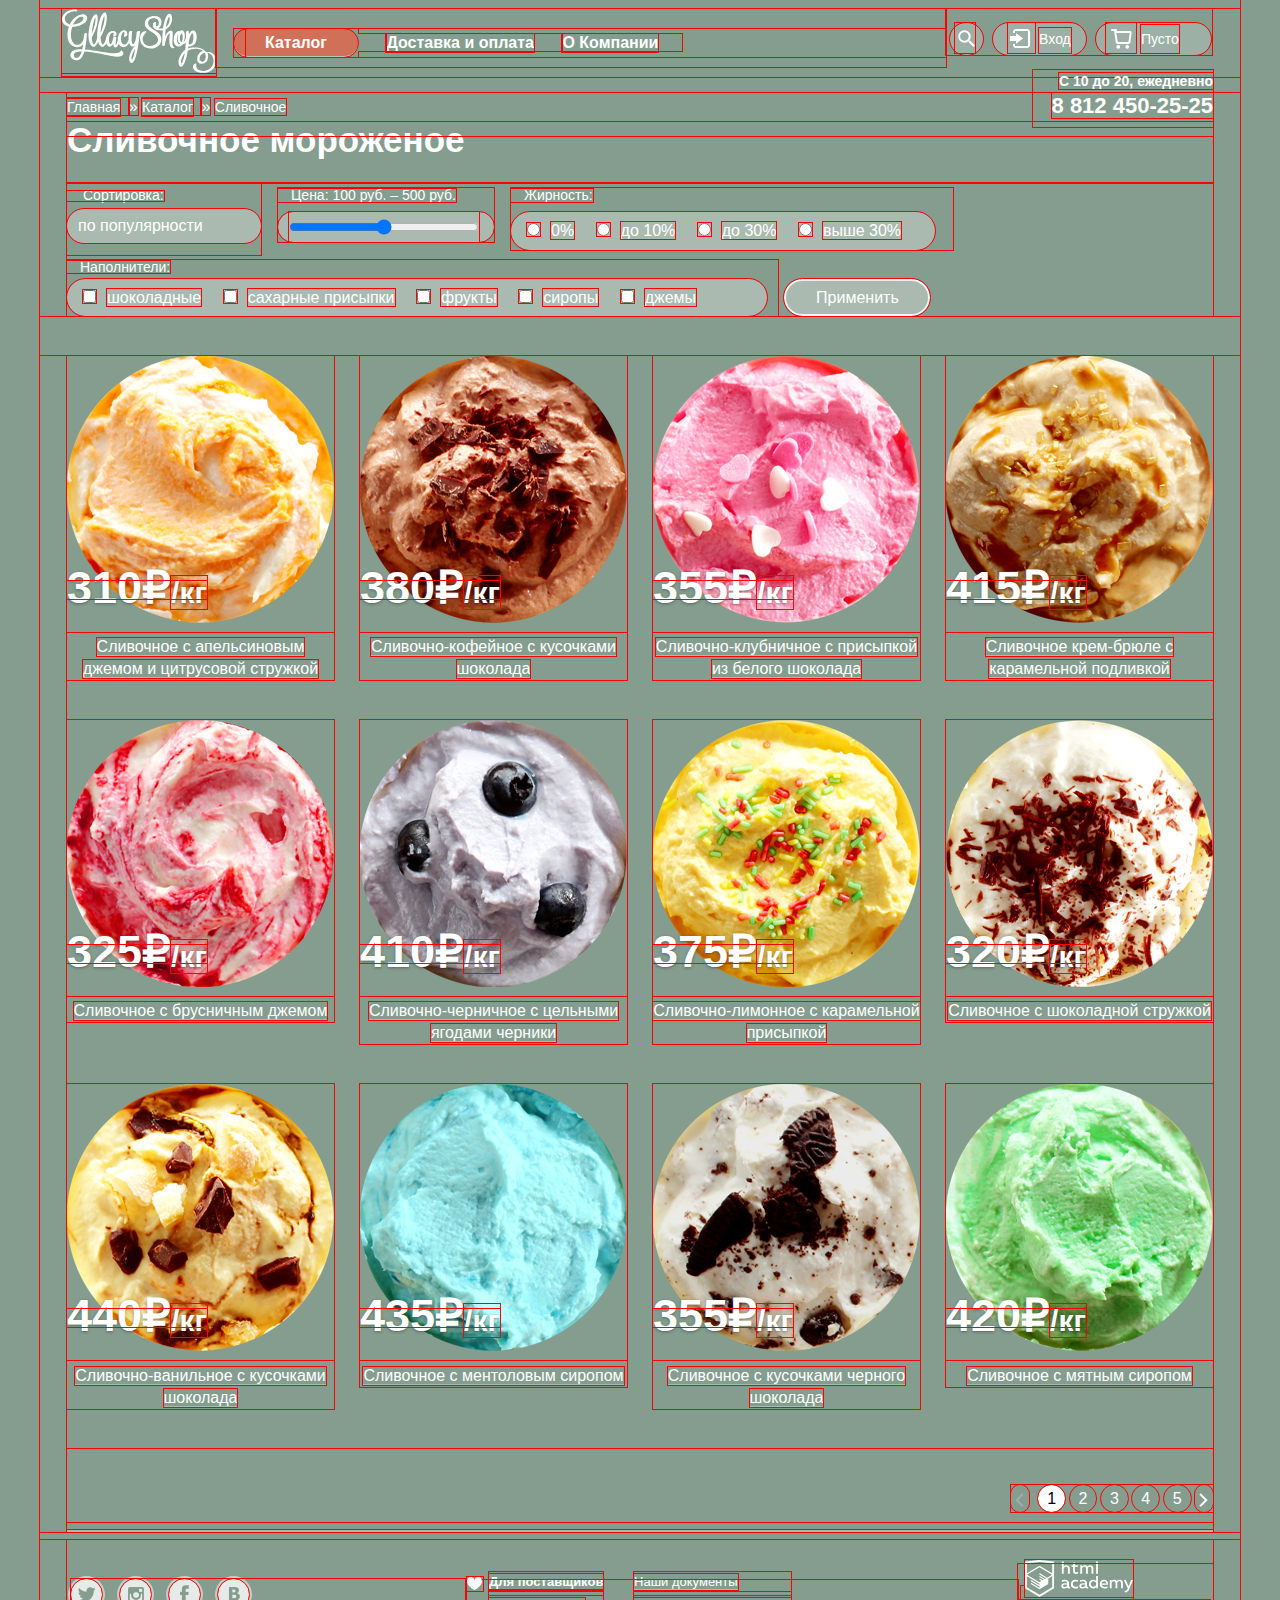
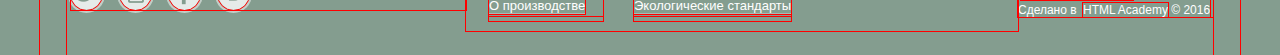
==== commit 40f7b62f: "Финальные правки" ====
--- a/catalog.html
+++ b/catalog.html
@@ -11,7 +11,7 @@
     <header class="main-header">
       <div class="container">
         <div class="logo"> 
-          <a href="#">
+          <a href="index.html">
             <img src="img/header-logo.svg" width="154" height="64" alt="Gllacy Shop">
           </a> 
         </div><!--
@@ -48,18 +48,17 @@
         </ul> 
       </div><!--
    --><div class="user-block">
-        <a href="#" class="question">
+        <div class="question">
            <i class="icon icon-search"></i>
-        </a>
           <div class="question-block">
             <form>
               <input type="text" name="q" placeholder="Что ищем?"> 
             </form>
-          </div>  
-        <a href="#" class="enter">
+          </div> 
+        </div><!--
+     --><div class="enter">
             <i class="icon icon-enter"></i>
-          Вход
-        </a>
+          <span>Вход</span>
           <div class="enter-block">
             <form class="Enter-form" action="https://echo.htmlacademy.ru" method="post">
               <input type="text" name="mail" value="" placeholder="Электронная почта">
@@ -77,13 +76,14 @@
               </ul>  
             </div>
           </div> 
-           <a href="#" class="basket">
-              <i class="icon icon-basket"></i>
-           2 товара</a>
+        </div><!--
+     --><div class="basket">
+          <i class="icon icon-basket"></i>
+           <span>Пусто</span>
           <div class="basket-block">
             <ul class="shoping-list">
               <li>
-                <img src="img/x.png" width="11" height="11" alt="x">
+                <img class="del" src="img/x.png" width="11" height="11" alt="x">
               </li>
               <li>
                 <img src="img/basket/micro-ice.png" class="miniice" alt="micro" width="33" height="33">
@@ -94,7 +94,7 @@
             </ul>
             <ul class="shoping-list">
               <li>
-                <img src="img/x.png" width="11" height="11" alt="x">
+                <img class="del" src="img/x.png" width="11" height="11" alt="x">
               </li>
               <li>
                 <img src="img/basket/micro-ice2.png" class="miniice" alt="miniice" width="33" height="33">
@@ -103,12 +103,11 @@
               <li>1,5 кг <span>х 300 руб.</span></li>
               <li>450 руб.</li>
             </ul>
-              <hr class="basket-line">
-
             <strong>Итого: 750 руб.</strong>
             <a class="btn-offer" href="#">Оформить заказ</a>
           </div>
         </div> 
+      </div>
       </div>
     </header><!--
  --><main class="container">
@@ -125,7 +124,7 @@
           <li class="active">Сливочное</li>
         </ul>
         <h1>Сливочное мороженое</h1>
-          <div class="operatingMode catalog">
+          <div class="operating-mode catalog">
             <span>С 10 до 20, ежедневно</span><br>
             <strong>8 812 450-25-25</strong>
           </div>
@@ -133,22 +132,24 @@
   <div class="settings">
     <form>
     <div class="sorting">
-      <span>Сортировка:</span><br>
+      <span>Сортировка:</span>
         <div class="sorting-block">
           <select class="chameleon" name="sorting">
             <option value="popular">по популярности</option>
-            <option value="type">по типу</option>
+            <option value="type">сначала недорогие</option>
+            <option value="type">сначала дорогие</option>
+            <option value="type">по жирности</option>
           </select>
         </div>
     </div><!--
  --><div class="price">
-      <span>Цена: 100 руб. – 500 руб.</span><br>
+      <span>Цена: 100 руб. – 500 руб.</span>
       <div class="price-block">
         <input class="joystick" type="range" min="100" max="500">
       </div>
     </div><!--
  --><div class="fat">
-      <span>Жирность:</span><br>
+      <span>Жирность:</span>
         <div class="fat-block">
       <input type="radio" id="radio1"><label for="radio1">0%</label>
       <input type="radio" id="radio2"><label for="radio2">до 10%</label>
@@ -157,7 +158,7 @@
         </div>
     </div><!--
  --><div class="filler">
-      <span>Наполнители:</span><br>
+      <span>Наполнители:</span>
         <div class="filler-block">
       <input type="checkbox" id="check1"><label for="check1">шоколадные</label>
       <input type="checkbox" id="check2"><label for="check2">сахарные присыпки</label>
@@ -172,162 +173,163 @@
   </main><!--
 --><section class="container">
      <div class="">
-      <article class="iceCreamCard">
-        <a href="#">
-          <img src="img/1.png" class="ice-footer" width="267" height="267" alt="Сливочное с апельсиновым джемом ицитрусовой стружкой">
+      <article class="ice-cream-card">
+        <a href="#">
+          <img src="img/1.png" class="ice-footer" width="267" height="267" alt="Сливочное с апельсиновым джемом и цитрусовой стружкой">
         </a>
         <strong>310₽<span>/кг</span></strong>
             <a href="#" class="ice-link">Сливочное с апельсиновым джемом и цитрусовой стружкой</a>
-          <div class="iceCreamCard-hover">
-            <img src="img/1.png" class="ice-footer" width="267" height="267" alt="Сливочное с апельсиновым джемом ицитрусовой стружкой">
+          <div class="ice-cream-card-hover">
+            <img src="img/1.png" class="ice-footer" width="267" height="267" alt="Сливочное с апельсиновым джемом и цитрусовой стружкой">
             <strong>310₽<span>/кг</span></strong>
             <a href="#" class="ice-link">Сливочное с апельсиновым джемом и цитрусовой стружкой</a>
             <a class="btn-speed" href="#">Быстрый просмотр</a>
           </div>
       </article><!--
-   --><article class="iceCreamCard">
+   --><article class="ice-cream-card">
         <a href="#">
           <img src="img/2.png" class="ice-footer" width="267" height="267" alt="Сливочно-кофейное с кусочками шоколада">
         </a>
         <strong>380₽<span>/кг</span></strong>
             <a href="#" class="ice-link">Сливочно-кофейное с кусочками шоколада</a>
-        <div class="iceCreamCard-hover">
+        <div class="ice-cream-card-hover">
             <img src="img/2.png" class="ice-footer" width="267" height="267" alt="Сливочно-кофейное с кусочками шоколада">
             <strong>380₽<span>/кг</span></strong>
             <a href="#" class="ice-link">Сливочно-кофейное с кусочками шоколада</a>
             <a class="btn-speed" href="#">Быстрый просмотр</a>
           </div>
       </article><!--
-   --><article class="iceCreamCard">
+   --><article class="ice-cream-card">
         <a href="#">
           <img src="img/3.png" class="ice-footer" width="267" height="267" alt="Сливочно-клубничное с присыпкой из белого шоколада">
         </a>
         <strong>355₽<span>/кг</span></strong>
             <a href="#" class="ice-link">Сливочно-клубничное с присыпкой из белого шоколада</a>
-        <div class="iceCreamCard-hover">
+        <div class="ice-cream-card-hover">
             <img src="img/3.png" class="ice-footer" width="267" height="267" alt="Сливочно-клубничное с присыпкой из белого шоколада">
             <strong>355₽<span>/кг</span></strong>
             <a href="#" class="ice-link">Сливочно-клубничное с присыпкой из белого шоколада</a>
             <a class="btn-speed" href="#">Быстрый просмотр</a>
           </div>
       </article><!--
-   --><article class="iceCreamCard">
+   --><article class="ice-cream-card">
         <a href="#">
           <img src="img/4.png" class="ice-footer" width="267" height="267" alt="Сливочное крем-брюле с карамельной подливкой">
         </a>
        <strong>415₽<span>/кг</span></strong>
             <a href="#" class="ice-link">Сливочное крем-брюле с карамельной подливкой</a>
-        <div class="iceCreamCard-hover">
+        <div class="ice-cream-card-hover">
             <img src="img/4.png" class="ice-footer" width="267" height="267" alt="Сливочное крем-брюле с карамельной подливкой">
             <strong>415₽<span>/кг</span></strong>
             <a href="#" class="ice-link">Сливочное крем-брюле с карамельной подливкой</a>
             <a class="btn-speed" href="#">Быстрый просмотр</a>
           </div>
       </article><!--
-   --><article class="iceCreamCard">
+   --><article class="ice-cream-card">
         <a href="#">
           <img src="img/5.png" class="ice-footer" width="267" height="267" alt="Сливочное с брусничным джемом">
         </a>
         <strong>325₽<span>/кг</span></strong>
             <a href="#" class="ice-link">Сливочное с брусничным джемом</a>
-        <div class="iceCreamCard-hover">
+        <div class="ice-cream-card-hover">
             <img src="img/5.png" class="ice-footer" width="267" height="267" alt="Сливочное с брусничным джемомй">
             <strong>325₽<span>/кг</span></strong>
             <a href="#" class="ice-link">Сливочное с брусничным джемом</a>
             <a class="btn-speed" href="#">Быстрый просмотр</a>
           </div>
       </article><!--
-   --><article class="iceCreamCard">
+   --><article class="ice-cream-card">
         <a href="#">
           <img src="img/6.png" class="ice-footer" width="267" height="267" alt="Сливочно-черничное с цельными ягодами черники">
         </a>
         <strong>410₽<span>/кг</span></strong>
             <a href="#" class="ice-link">Сливочно-черничное с цельными ягодами черники</a>
-        <div class="iceCreamCard-hover">
+        <div class="ice-cream-card-hover">
             <img src="img/6.png" class="ice-footer" width="267" height="267" alt="Сливочно-черничное с цельными ягодами черники">
             <strong>410₽<span>/кг</span></strong>
             <a href="#" class="ice-link">Сливочно-черничное с цельными ягодами черники</a>
             <a class="btn-speed" href="#">Быстрый просмотр</a>
           </div>
       </article><!--
-   --><article class="iceCreamCard">
+   --><article class="ice-cream-card">
         <a href="#">
           <img src="img/7.png" class="ice-footer" width="267" height="267" alt="Сливочно-лимонное с карамельной присыпкой">
         </a>
         <strong>375₽<span>/кг</span></strong>
             <a href="#" class="ice-link">Сливочно-лимонное с карамельной присыпкой</a>
-        <div class="iceCreamCard-hover">
+        <div class="ice-cream-card-hover">
             <img src="img/7.png" class="ice-footer" width="267" height="267" alt="Сливочно-лимонное с карамельной присыпкой">
             <strong>375₽<span>/кг</span></strong>
             <a href="#" class="ice-link">Сливочно-лимонное с карамельной присыпкой</a>
             <a class="btn-speed" href="#">Быстрый просмотр</a>
           </div>
       </article><!--
-   --><article class="iceCreamCard">
+   --><article class="ice-cream-card">
         <a href="#">
           <img src="img/8.png" class="ice-footer" width="267" height="267" alt="Сливочное с шоколадной стружкой">
         </a>
         <strong>320₽<span>/кг</span></strong>
             <a href="#" class="ice-link">Сливочное с шоколадной стружкой</a>
-        <div class="iceCreamCard-hover">
+        <div class="ice-cream-card-hover">
             <img src="img/8.png" class="ice-footer" width="267" height="267" alt="Сливочное с шоколадной стружкой">
             <strong>320₽<span>/кг</span></strong>
             <a href="#" class="ice-link">Сливочное с шоколадной стружкой</a>
             <a class="btn-speed" href="#">Быстрый просмотр</a>
           </div>
       </article><!--
-   --><article class="iceCreamCard">
+   --><article class="ice-cream-card">
         <a href="#">
           <img src="img/9.png" class="ice-footer" width="267" height="267" alt="Сливочно-ванильное с кусочками шоколада">
         </a>
         <strong>440₽<span>/кг</span></strong>
             <a href="#" class="ice-link">Сливочно-ванильное с кусочками шоколада</a>
-        <div class="iceCreamCard-hover">
+        <div class="ice-cream-card-hover">
             <img src="img/9.png" class="ice-footer" width="267" height="267" alt="Сливочно-ванильное с кусочками шоколада">
             <strong>440₽<span>/кг</span></strong>
             <a href="#" class="ice-link">Сливочно-ванильное с кусочками шоколада</a>
             <a class="btn-speed" href="#">Быстрый просмотр</a>
           </div>
       </article><!--
-   --><article class="iceCreamCard">
+   --><article class="ice-cream-card">
         <a href="#">
           <img src="img/10.png" class="ice-footer" width="267" height="267" alt="Сливочное с ментоловым сиропом">
         </a>
         <strong>435₽<span>/кг</span></strong>
             <a href="#" class="ice-link">Сливочное с ментоловым сиропом</a>
-        <div class="iceCreamCard-hover">
+        <div class="ice-cream-card-hover">
             <img src="img/10.png" class="ice-footer" width="267" height="267" alt="Сливочное с ментоловым сиропом">
             <strong>435₽<span>/кг</span></strong>
             <a href="#" class="ice-link">Сливочное с ментоловым сиропом</a>
             <a class="btn-speed" href="#">Быстрый просмотр</a>
           </div>
       </article><!--
-   --><article class="iceCreamCard">
+   --><article class="ice-cream-card">
         <a href="#">
           <img src="img/11.png" class="ice-footer" width="267" height="267" alt="Сливочное с кусочками черного шоколада">
         </a>
         <strong>355₽<span>/кг</span></strong>
             <a href="#" class="ice-link">Сливочное с кусочками черного шоколада</a>
-        <div class="iceCreamCard-hover">
+        <div class="ice-cream-card-hover">
             <img src="img/11.png" class="ice-footer" width="267" height="267" alt="Сливочное с кусочками черного шоколада">
             <strong>355₽<span>/кг</span></strong>
             <a href="#" class="ice-link">Сливочное с кусочками черного шоколада</a>
             <a class="btn-speed" href="#">Быстрый просмотр</a>
           </div>
       </article><!--
-   --><article class="iceCreamCard">
+   --><article class="ice-cream-card">
         <a href="#">
           <img src="img/12.png" class="ice-footer" width="267" height="267" alt="Сливочное с мятным сиропом">
         </a>
         <strong>420₽<span>/кг</span></strong>
             <a href="#" class="ice-link">Сливочное с мятным сиропом</a>
-        <div class="iceCreamCard-hover">
+        <div class="ice-cream-card-hover">
             <img src="img/12.png" class="ice-footer" width="267" height="267" alt="Сливочное с мятным сиропом">
             <strong>420₽<span>/кг</span></strong>
             <a href="#" class="ice-link">Сливочное с мятным сиропом</a>
             <a class="btn-speed" href="#">Быстрый просмотр</a>
           </div>
       </article>
+      <div class="paginator-block">
       <div class="paginator">
             <a class="prev" href="#prev">Назад</a>
             <a class="current" href="#1">1</a>
@@ -336,6 +338,7 @@
             <a href="#">4</a>
             <a href="#">5</a>
             <a class="next" href="#next">Вперед</a>
+      </div>
       </div>
        <hr class="line">
     </div>
--- a/css/style.css
+++ b/css/style.css
@@ -1,1309 +1,1229 @@
-@import url(https://fonts.googleapis.com/css?family=Roboto);
-
-
-{
+* {
     outline: 1px solid red;
 }
-
 body {
     font-size: 16px;
     line-height: 1.2;
     color: #ffffff;
     font-weight: normal;
-    font-family: 'Roboto', 'Arial', sans-serif;
+    font-family: "Roboto", "Arial", sans-serif;
     background-color: #849d8f;
 }
-
 body > input[type="radio"] {
-  display: none;
-}
-
+    display: none;
+}
 .site-wrapper {
-  min-width: 1146px;
-  background-position: top center;
-  transition: background-image 0.5s ease, background-color 0.5s ease;
-}
-
+    min-width: 1146px;
+    background-position: top center;
+    transition: background-image 0.5s ease, background-color 0.5s ease;
+}
 .site-wrapper:before,
 .site-wrapper:after {
-  content: "";
-  visibility: hidden;
-}
-
+    content: "";
+    visibility: hidden;
+}
 .site-wrapper:before,
 .site-wrapper:after {
-  background-image: url('../img/twice-ice.png');
-}
-
+    background-image: url("../img/twice-ice.png");
+}
 .site-wrapper:after {
-  background-image: url("../img/twice-ice2.png");
-}
-
+    background-image: url("../img/twice-ice2.png");
+}
 .content-wrapper {
-  width: 1200px;
-  margin: 0 auto;
-}
-
+    width: 1200px;
+    margin: 0 auto;
+}
 .slider {
-  position: relative;
-  padding-top: 330px;
-  padding-bottom: 40px;
-  text-align: center;
-  color: #ffffff;
-}
-
+    position: relative;
+    padding-top: 317px;
+    padding-bottom: 40px;
+    text-align: center;
+    color: #ffffff;
+}
 .slide {
-  display: none;
-}
-
+    display: none;
+}
 .slide-title {
-  width: 750px;
-  padding: 0px;
-  margin: 0 auto;
-  margin-bottom: 28px;
-  font-size: 60px;
-  font-weight: bold;
-  line-height: 60.35px;
-  
-}
-
+    width: 750px;
+    padding: 0px;
+    margin: 0 auto;
+    margin-bottom: 30px;
+    font-size: 60px;
+    font-weight: 900;
+    line-height: 59px;
+}
 .slide-btn {
-  display: inline-block;
-  min-width: 205px;
-  padding: 12px 40px 16px 40px;
-  font-weight: 600;
-  font-size: 31px;
-  line-height: 37px;
-  color: #fff;
-  vertical-align: top;
-  text-decoration: none;
-  text-shadow: 0 2px 5px rgba(160, 32, 11, 0.76);
-  background: #f26843;
-  background:    -moz-linear-gradient(top, #f26843 0%, #e74a35 100%);
-  background: -webkit-linear-gradient(top, #f26843 0%, #e74a35 100%);
-  background:         linear-gradient(to bottom, #f26843 0%, #e74a35 100%);
-  border-radius: 100px;
-  box-shadow: 0 2px 2px rgba(172, 16, 0, 0.64);
-}
-
-
+    display: inline-block;
+    min-width: 205px;
+    padding: 12px 40px 16px 40px;
+    font-weight: bold;
+    font-size: 31px;
+    line-height: 37px;
+    color: #fff;
+    vertical-align: top;
+    text-decoration: none;
+    text-shadow: 0 2px 5px rgba(160, 32, 11, 0.76);
+    background: #f26843;
+    background: -moz-linear-gradient(top, #f26843 0%, #e74a35 100%);
+    background: -webkit-linear-gradient(top, #f26843 0%, #e74a35 100%);
+    background: linear-gradient(to bottom, #f26843 0%, #e74a35 100%);
+    border-radius: 100px;
+    box-shadow: 0 2px 2px rgba(172, 16, 0, 0.64);
+}
 .slide-btn:hover {
-  background:    -moz-linear-gradient(top, #f58669 0%, #ec6f5e 100%);
-  background: -webkit-linear-gradient(top, #f58669 0%, #ec6f5e 100%);
-  background:         linear-gradient(to bottom, #f58669 0%, #ec6f5e 100%);
-  box-shadow: 0 2px 2px rgba(172, 16, 0, 1);
-}
-
+    background: -moz-linear-gradient(top, #f58669 0%, #ec6f5e 100%);
+    background: -webkit-linear-gradient(top, #f58669 0%, #ec6f5e 100%);
+    background: linear-gradient(to bottom, #f58669 0%, #ec6f5e 100%);
+    box-shadow: 0 2px 2px rgba(172, 16, 0, 1);
+}
 .slide-btn:active {
-  background:    -moz-linear-gradient(top, #d84732 0%, #e1613e 100%);
-  background: -webkit-linear-gradient(top, #d84732 0%, #e1613e 100%);
-  background:         linear-gradient(to bottom, #d84732 0%, #e1613e 100%);
-  box-shadow: inset 0 2px 2px rgba(172, 16, 0, 1);
-}
-
+    background: -moz-linear-gradient(top, #d84732 0%, #e1613e 100%);
+    background: -webkit-linear-gradient(top, #d84732 0%, #e1613e 100%);
+    background: linear-gradient(to bottom, #d84732 0%, #e1613e 100%);
+    box-shadow: inset 0 2px 2px rgba(172, 16, 0, 1);
+}
 .slider-controls {
-  position: absolute;
-  bottom: 63px;
-  left: 28px;
-  z-index: 20;
-  font-size: 0;
-}
-
+    position: absolute;
+    bottom: 63px;
+    left: 28px;
+    z-index: 20;
+    font-size: 0;
+}
 .slider-controls label {
-  display: inline-block;
-  width: 17px;
-  height: 17px;
-  margin-right: 8px;
-  vertical-align: top;
-  background-color: transparent;
-  border: 2px solid #ffffff;
-  border-radius: 50%;
-  cursor: pointer;
-}
-
+    display: inline-block;
+    width: 17px;
+    height: 17px;
+    margin-right: 8px;
+    vertical-align: top;
+    background-color: transparent;
+    border: 2px solid #ffffff;
+    border-radius: 50%;
+    cursor: pointer;
+}
 .slider-controls label:hover {
-  background-color: rgba(255, 255, 255, 0.4)
-}
-
+    background-color: rgba(255, 255, 255, 0.4)
+}
 #btn-1:checked ~ .site-wrapper #slide1,
 #btn-2:checked ~ .site-wrapper #slide2,
 #btn-3:checked ~ .site-wrapper #slide3 {
-  display: block;
-}
-
+    display: block;
+}
 #btn-1:checked ~ .site-wrapper {
-  margin-bottom: -30px;
-  background-color: #849d8f;
-  background-image: url('../img/twice-ice.png');
-  background-repeat: no-repeat;
-  background-position: center top;
-}
-
+    margin-bottom: -30px;
+    background-color: #849d8f;
+    background-image: url("../img/twice-ice.png");
+    background-repeat: no-repeat;
+    background-position: center top;
+}
 #btn-2:checked ~ .site-wrapper {
-  background-color: #8996a6;
-  background-image: url('../img/twice-ice2.png');
-  background-repeat: no-repeat;
-  background-position: center top;
-}
-
+    background-color: #8996a6;
+    background-image: url("../img/twice-ice2.png");
+    background-repeat: no-repeat;
+    background-position: center top;
+}
 #btn-3:checked ~ .site-wrapper {
-  background-color: #9d8b84;
-  background-image: url('../img/twice-ice3.png');
-  background-repeat: no-repeat;
-  background-position: center top;
-}
-
+    background-color: #9d8b84;
+    background-image: url("../img/twice-ice3.png");
+    background-repeat: no-repeat;
+    background-position: center top;
+}
 #btn-1:checked ~ .site-wrapper label[for="btn-1"],
 #btn-2:checked ~ .site-wrapper label[for="btn-2"],
 #btn-3:checked ~ .site-wrapper label[for="btn-3"] {
-  background-color: #ffffff;
-}
-
+    background-color: #ffffff;
+}
 h1 {
-   margin:0;
-   padding-bottom: 41px;
-   text-align: left;
-   font-size: 35px;
-   line-height: 7px;
-}
-
-h2, h3 {
-  margin:0;
-}
-
+    margin: 0;
+    padding-bottom: 41px;
+    text-align: left;
+    font-size: 35px;
+    line-height: 5px;
+}
+h2,
+h3 {
+    margin: 0;
+}
 h2 {
-  padding-top: 22px;
-  font-size: 35px;
-  line-height: 028px;
-  padding-bottom: 4px;
-}
-
+    padding-top: 22px;
+    font-size: 35px;
+    font-weight: bold;
+    line-height: 28px;
+    padding-bottom: 4px;
+}
 h3 {
-  font-size: 24px;
-  line-height: 30px;
-  color: #323232;
-}
-
-ul{
+    font-size: 24px;
+    font-weight: 500;
+    line-height: 30px;
+    color: #323232;
+}
+ul {
     padding: 0;
 }
-
 ul li {
-  display: inline;
-  list-style-type: none;
-}
-
+    display: inline;
+    list-style-type: none;
+}
 p {
-  font-size: 18px;
-}
-
+    font-size: 18px;
+}
 .main-header {
-  margin: 0 auto;
-  position: relative;
-  padding-top: 9px;
-}
-
+    margin: 0 auto;
+    position: relative;
+    padding-top: 9px;
+}
 .container {
-  width: 1146px;
-  margin: 0 auto;
-  padding: 0 27px;
-}
-
-.logo, .main-navigation, .user-block{
-  display: inline-block;
-  vertical-align: top;
-}
-
+    width: 1146px;
+    margin: 0 auto;
+    padding: 0 27px;
+}
+.logo,
+.main-navigation,
+.user-block {
+    display: inline-block;
+    vertical-align: top;
+}
 .logo {
-  width: 154px;
-  position: absolute;
-  left: 22px
-}
-
+    width: 154px;
+    margin-left: -5px
+}
 .main-navigation {
-  width: 702px;
-  padding-top: 3px;
-  padding-left: 178px;
-  height: 54px;
-}
-
-.main-navigation li a{
-  margin-right: 24px;
-  font-weight: bold;
-  text-decoration: none;
-  border-bottom: 1px solid #b8c7be;
-  color: #ffffff;
-  width: 100px;
-}
-
-.main-navigation li:first-child:hover .range{
-  display:block;
-}
-
-.range{
-  display: none;
-  position: absolute;
-  top:44px;
-  left: 190px;
-  padding-top: 21px;
-  z-index: 9999;
-}
-
-.range:hover .components, .components:hover li{
+    width: 700px;
+    padding-top: 4px;
+    padding-left: 30px;
+    height: 54px;
+}
+.main-navigation li a {
+    margin-right: 24px;
+    font-weight: 700;
+    text-decoration: none;
+    border-bottom: 1px solid #b8c7be;
+    color: #ffffff;
+    width: 100px;
+}
+.main-navigation li:first-child:hover .range {
     display: block;
 }
-
-.components{
-  max-width: 150px; 
-  color: #343434;
-  background: #f8f7f4;
-  border-radius: 5px;
-  box-shadow: 0px 15px 15px -1px rgba(0, 0, 0, 0.40);
-  z-index: 9999;
-
+.range {
+    display: none;
+    position: absolute;
+    top: 44px;
+    left: 190px;
+    padding-top: 21px;
+    z-index: 9999;
+}
+.range:hover .components,
+.components:hover li {
+    display: block;
+}
+.components {
+    max-width: 150px;
+    color: #343434;
+    background: #f8f7f4;
+    border-radius: 5px;
+    box-shadow: 0px 15px 15px -1px rgba(0, 0, 0, 0.40);
+    z-index: 9999;
 }
 .components li a {
-  display: block;
-  font-size: 14px;
-  padding-top: 11px;
-  padding-bottom: 11px;
-  padding-left: 21px;
-  font-weight: normal;
-  color: #343434;
-  width: 129px;
-  border: 0;
-}
-
+    display: block;
+    font-size: 14px;
+    padding-top: 11px;
+    padding-bottom: 11px;
+    padding-left: 21px;
+    font-weight: 400;
+    color: #343434;
+    width: 129px;
+    border: 0;
+}
 .components li a:hover {
-  background: #fbded7;
-}
-
-.components li:first-child a:hover{
-  border-top-left-radius: 5px;
-  border-top-right-radius: 5px;
-}
-
-.components li:last-child a:hover{
-  border-bottom-left-radius: 5px;
-  border-bottom-right-radius: 5px;
-}
-
+    background: #fbded7;
+}
+.components li:first-child a:hover {
+    border-top-left-radius: 5px;
+    border-top-right-radius: 5px;
+}
+.components li:last-child a:hover {
+    border-bottom-left-radius: 5px;
+    border-bottom-right-radius: 5px;
+}
 .components li a:active {
-  background: #f6b5a5;
-}
-
-.components li:first-child a{
-  border-bottom: 1px solid #d1d0ce;
-}
-
+    background: #f6b5a5;
+}
+.components li:first-child a {
+    border-bottom: 1px solid #d1d0ce;
+}
 .catalog-menu:hover {
-display: inline-block;
-padding: 12px 20px 8px;
-margin-top: -12px;
-width: 60px;
-margin-right: 11px;
-margin-left: -12px;
-font-weight: bold;
-text-align: center;
-color: #000000;
-background: #ffffff;
-border-radius: 100px;
-box-shadow: inset 0px 2px 2px 0px #686868;
-}
-
+    display: inline-block;
+    padding: 12px 20px 8px;
+    margin-top: -12px;
+    width: 60px;
+    margin-right: 11px;
+    margin-left: -12px;
+    font-weight: 700;
+    text-align: center;
+    color: #000000;
+    background: #ffffff;
+    border-radius: 100px;
+    box-shadow: inset 0px 2px 2px 0px #686868;
+}
 .catalog-menu:active {
-  display: inline-block;
-padding: 12px 20px 8px;
-margin-top: -12px;
-  margin-right: 11px;
-  margin-left: -12px;
-  font-weight: bold;
-  text-align: center;
-  color: #000000;
-  background: #ffffff;
-  border-radius: 100px;
-  box-shadow: inset 0px 2px 2px 0px #686868;
-}
-
-.active a{
-  display: inline-block;
-  padding: 4px 12px;
-  margin-right: 11px;
-  margin-left: -12px;
-  font-weight: bold;
-  text-align: center;
-  background: #d07058;
-  border-radius: 100px;
-}
-
+    display: inline-block;
+    padding: 12px 20px 8px;
+    margin-top: -12px;
+    margin-right: 11px;
+    margin-left: -12px;
+    font-weight: 700;
+    text-align: center;
+    color: #000000;
+    background: #ffffff;
+    border-radius: 100px;
+    box-shadow: inset 0px 2px 2px 0px #686868;
+}
+.active a {
+    display: inline-block;
+    padding: 4px 12px;
+    margin-right: 11px;
+    margin-left: -12px;
+    font-weight: 700;
+    text-align: center;
+    background: #d07058;
+    border-radius: 100px;
+}
 .user-block {
- position: relative;
- width: 266px;
- padding-top: 14px;
-}
-
-.user-block a:first-child {
-  margin-left: 5px;
-}
-
-.question, .enter, .basket {
-  display: inline-block;
-  margin-right: 6px;
-  height: 32px;
-  line-height: 2em;
-  vertical-align: middle;
-  text-decoration: none;
-  color: #ffffff;
-  border-radius: 100px;
-  background-color: rgba(255, 255, 255, 0.2);
-}
-
+    position: relative;
+    width: 266px;
+    padding-top: 14px;
+}
+.question,
+.enter,
+.basket {
+    display: inline-block;
+    margin-right: 6px;
+    margin-left: 4px;
+    height: 32px;
+    font-size: 14px;
+    line-height: 2em;
+    font-weight: 500;
+    vertical-align: middle;
+    text-decoration: none;
+    color: #ffffff;
+    border-radius: 100px;
+    background-color: rgba(255, 255, 255, 0.2);
+}
 .user-block a:hover {
-  color: #000000;
-  background-color: rgba(255, 255, 255, 1);
-}
-
+    color: #000000;
+    background-color: rgba(255, 255, 255, 1);
+}
 .user-block input:hover {
-  border: 2px solid #c7c6c5;
-}
-
-.quesion-block input:active {
- border: 2px solid #8fbdec; 
-}
-
+    border: 2px solid #c7c6c5;
+}
 .question {
- padding-right: 10px;
- width: 23px;
-}
-
+    padding-right: 10px;
+    width: 23px;
+}
 .enter {
-  width: 83px;
-  text-align: left;
-  padding: 0 5px;
-  line-height: 1.6;
-}
-
+    width: 83px;
+    text-align: center;
+    padding: 0 5px;
+    line-height: 1.6;
+}
+.enter span {
+    display: inline-block;
+    margin: 0;
+    padding-left: 0;
+    padding-bottom: 3px;
+}
 .basket {
-  width: 110px;
-  padding-left: 5px;
-  text-align: left;
-  margin-right: 0;
-}
-
-.basket :last-child {
-  margin-right: 0;
-}
-
+    width: 110px;
+    padding-left: 5px;
+    text-align: left;
+    margin-right: 0;
+}
+.basket span {
+    display: inline-block;
+    margin-left: -4px;
+}
+.basket:last-child {
+    margin-right: 0;
+}
 .icon {
-  display: inline-block;
-  margin: 0 5px;
-  vertical-align: bottom;
-  background: url('../img/spritesheet.png') no-repeat;
-}
-
+    display: inline-block;
+    margin: 0 5px;
+    vertical-align: bottom;
+    background: url("../img/spritesheet.png") no-repeat;
+}
 .icon-search {
-  background-position: -139px -15px;
-  width: 20px;
-  height: 30px;
-}
-
+    background-position: -139px -13px;
+    width: 20px;
+    height: 30px;
+}
 .icon-enter {
-  background-position: -79px -14px;
-  width: 27px;
-  height: 30px;
-}
-
+    background-position: -79px -14px;
+    margin: 0;
+    width: 27px;
+    height: 30px;
+}
 .icon-basket {
-  padding-left: 0;
-  background-position: -15px -16px;
-  width: 30px;
-  height: 30px;
-}
-
-.question-block, .enter-block, .basket-block {
+    padding-left: 0;
+    background-position: -15px -14px;
+    width: 30px;
+    height: 30px;
+}
+.question-block,
+.enter-block,
+.basket-block {
     display: none;
 }
-
-.question:hover{
-   background: url('../img/blacksprite.png') no-repeat;
-   background-position: -84px -3px;
-   width: 23px;
-   height: 30px;
-   z-index: 999999;
-}
-
-.question:hover .question-block{
+.question:hover {
+    background: url("../img/blacksprite.png") no-repeat;
+    background-position: -84px -3px;
+    width: 23px;
+    height: 30px;
+    z-index: 999999;
+}
+.question:hover .question-block {
     display: block;
+    position: absolute;
+    top: 45px;
     padding-top: 15px;
-    top: 45px;
-  right: 220px;
-  z-index: 9999;
-  position: absolute;
-}
-
-.question-block form{
-  background: #f8f7f4;
-  border-radius: 10px;
-  box-shadow: 0px 15px 15px -1px rgba(0, 0, 0, 0.40);
+    right: 220px;
+    z-index: 9999;
+}
+.question-block form {
+    background: #f8f7f4;
+    border-radius: 10px;
+    box-shadow: 0px 15px 15px -1px rgba(0, 0, 0, 0.40);
     padding: 15px 18px;
     width: 306px;
 }
-
 .question-block input {
-  padding: 8px 11px;
-  border-radius: 5px;
-  background: #ffffff;
-  border: 1px solid #d3d3d2;
-  width: 284px;
-}
-
-.question-block input:focus{
+    padding: 8px 11px;
+    border-radius: 5px;
+    background: #ffffff;
+    border: 1px solid #d3d3d2;
+    width: 284px;
+}
+.quesion-block input:active {
+    border: 2px solid #8fbdec;
+}
+.question-block input:focus {
     outline: none;
 }
-
+.enter:hover .enter-block {
+    display: block;
+    position: absolute;
+    top: 60px;
+    right: 120px;
+    padding-top: 15px;
+    z-index: 10000;
+}
 .enter-block {
-  top: 60px;
-  right: 125px;
-  padding: 20px 16px 10px;
-}
-
+    width: 250px;
+    padding: 15px;
+    background: #f8f7f4;
+    border-radius: 10px;
+}
 .enter-block input {
-  padding: 8px 30px 8px 11px;
-  margin-bottom: 10px;
-  border-radius: 5px;
-  background: #ffffff;
-  border: 1px solid #d3d3d2;
-  margin-right: 0;
-}
-
- .btn-enter {
-  display: inline-block;
-  padding-left: 25px;
-  padding-right: 25px;
-  padding-bottom: 3px;
-  height: 36px;
-  color: #ffffff;
-  font-size: 15px; 
-  text-align: center;
-  line-height: 24.3px;
-  font-weight: bold;
-  text-decoration: none;
+    width: 200px;
+    padding: 8px 30px 8px 11px;
+    margin-bottom: 10px;
+    border-radius: 5px;
+    background: #ffffff;
+    border: 1px solid #d3d3d2;
+    margin-right: 0;
+}
+.btn-enter {
+    float: left;
+    margin: 0 5px;
+    padding-left: 25px;
+    padding-right: 25px;
+    padding-bottom: 3px;
+    height: 36px;
+    color: #ffffff;
+    font-size: 15px;
+    text-align: center;
+    line-height: 24.3px;
+    font-weight: 700;
+    text-decoration: none;
+    vertical-align: top;
+    background: #f26843;
+    background: -moz-linear-gradient(top, #f26843 0%, #e74a35 100%);
+    background: -webkit-linear-gradient(top, #f26843 0%, #e74a35 100%);
+    background: linear-gradient(to bottom, #f26843 0%, #e74a35 100%);
+    box-shadow: 0 1px 2px rgba(172, 16, 0, 0.64);
+    border: 0;
+    border-radius: 100px;
+}
+.btn-enter:hover {
+    background: -moz-linear-gradient(top, #f58669 0%, #ec6f5e 100%);
+    background: -webkit-linear-gradient(top, #f58669 0%, #ec6f5e 100%);
+    background: linear-gradient(to bottom, #f58669 0%, #ec6f5e 100%);
+    box-shadow: 0 2px 2px rgba(172, 16, 0, 1);
+}
+.btn-enter:active {
+    background: -moz-linear-gradient(top, #d84732 0%, #e1613e 100%);
+    background: -webkit-linear-gradient(top, #d84732 0%, #e1613e 100%);
+    background: linear-gradient(to bottom, #d84732 0%, #e1613e 100%);
+    box-shadow: inset 0 2px 2px rgba(172, 16, 0, 1);
+}
+.registration {
+    display: inline-block;
+    vertical-align: middle;
+    text-align: left;
+    margin: -10px 4px 10px 10px;
+}
+.new {
+    display: inline-block;
+    vertical-align: middle;
+    margin: -30px 4px 10px 100px;
+}
+.new a {
+    line-height: 24, 3px;
+    font-size: 13px;
+    color: #333333;
+    text-decoration: none;
+    border-bottom: 1px solid #9d9d9b;
+}
+.new a:hover {
+    color: #ffbc9e;
+    border-bottom: 1px solid #f9cdc4;
+}
+.basket-block {
+    position: absolute;
+    top: 60px;
+    right: 0;
+    width: 518px;
+    padding: 10px 16px 20px;
+    background: #f8f7f4;
+    border-radius: 10px;
+}
+.basket:hover .basket-block {
+    display: block;
+    position: absolute;
+    padding-top: 15px;
+    z-index: 9999;
+}
+.shoping-list {
+    display: block;
+    margin: 10px 0;
+    color: #333333;
+    font-size: 13px;
+    text-align: left;
+    vertical-align:middle;
+    background: #f8f7f4;
+}
+.shoping-list li {
+    display: inline-block;
+    line-height: 1.5;
+    vertical-align: middle;
+    padding-right: 20px;
+}
+.shoping-list li span {
+    color: #909090;
+}
+.miniice {
+    display: inline-block;
+    position: relative;
+    vertical-align:middle;
+}
+.basket-block strong {
+    display: block;
+    text-align: right;
+    font-size: 15px;
+    color: #333333;
+    border-top: 1px solid #cacac7;
+}
+.btn-offer {
+    display: block;
+    float: right;
+    margin-top: 10px;
+    padding: 0px 11px 1px 12px;
+    color: #ffffff;
+    font-size: 15px;
+    font-weight: 700;
+    text-align: center;
+    line-height: 2.5;
+    vertical-align: top;
+    text-decoration: none;
+    background: #f26843;
+    background: -moz-linear-gradient(top, #f26843 0%, #e74a35 100%);
+    background: -webkit-linear-gradient(top, #f26843 0%, #e74a35 100%);
+    background: linear-gradient(to bottom, #f26843 0%, #e74a35 100%);
+    box-shadow: 0 2px 2px rgba(172, 16, 0, 0.64);
+    border-radius: 100px;
+}
+.btn-offer:hover {
+    background: -moz-linear-gradient(top, #f58669 0%, #ec6f5e 100%);
+    background: -webkit-linear-gradient(top, #f58669 0%, #ec6f5e 100%);
+    background: linear-gradient(to bottom, #f58669 0%, #ec6f5e 100%);
+    box-shadow: 0 2px 2px rgba(172, 16, 0, 1);
+}
+.btn-offer:active {
+    background: -moz-linear-gradient(top, #d84732 0%, #e1613e 100%);
+    background: -webkit-linear-gradient(top, #d84732 0%, #e1613e 100%);
+    background: linear-gradient(to bottom, #d84732 0%, #e1613e 100%);
+    box-shadow: inset 0 2px 2px rgba(172, 16, 0, 1);
+}
+.operating-mode {
+    display: block;
+    position: absolute;
+    top: -6px;
+    right: 28px;
+    width: 180px;
+    height: 57px;
+    text-align: right;
+    float: right;
+    z-index: 50;
+}
+.catalog {
+    display: block;
+    position: absolute;
+    top: -23px;
+    right: 0px;
+    text-align: right;
+}
+.operating-mode span {
+    font-size: 14px;
+    font-weight: 700;
+    line-height: 1.6;
+}
+.operating-mode strong {
+    font-size: 22px;
+    font-weight: 700;
+}
+.raspberry,
+.chocolate {
+    display: inline-block;
+    position: relative;
+    width: 518px;
+    padding: 0 23px 0 19px;
+    min-height: 230px;
+    font-weight: bold;
+    vertical-align: top;
+    margin-bottom: 39px;
+}
+.raspberry {
+    margin-right: 25px;
+    background: #bf1844 url(../img/raspberry.png) no-repeat;
+}
+.chocolate {
+    padding: 0 23px 0 19px;
+    background: #5c3724 url(../img/chocolate.png) no-repeat;
+}
+.btn-want-one {
+    display: inline-block;
+    position: absolute;
+    bottom: 24px;
+    right: 21px;
+    min-width: 165px;
+    min-height: 46px;
+    color: #ffffff;
+    font-size: 18px;
+    text-align: center;
+    line-height: 2.5;
+    vertical-align: top;
+    text-decoration: none;
+    background: #f26843;
+    background: -moz-linear-gradient(top, #f26843 0%, #e74a35 100%);
+    background: -webkit-linear-gradient(top, #f26843 0%, #e74a35 100%);
+    background: linear-gradient(to bottom, #f26843 0%, #e74a35 100%);
+    box-shadow: 0 2px 2px rgba(172, 16, 0, 0.64);
+    border-radius: 100px;
+}
+.btn-want-two {
+    display: inline-block;
+    position: absolute;
+    bottom: 31px;
+    right: 21px;
+    padding: 0px 21px 1px 22px;
+    color: #ffffff;
+    font-size: 18px;
+    text-align: center;
+    line-height: 2.5;
+    vertical-align: top;
+    text-decoration: none;
+    background: #f26843;
+    background: -moz-linear-gradient(top, #f26843 0%, #e74a35 100%);
+    background: -webkit-linear-gradient(top, #f26843 0%, #e74a35 100%);
+    background: linear-gradient(to bottom, #f26843 0%, #e74a35 100%);
+    box-shadow: 0 2px 2px rgba(172, 16, 0, 0.64);
+    border-radius: 100px;
+}
+.btn-want-one:hover {
+    background: -moz-linear-gradient(top, #f58669 0%, #ec6f5e 100%);
+    background: -webkit-linear-gradient(top, #f58669 0%, #ec6f5e 100%);
+    background: linear-gradient(to bottom, #f58669 0%, #ec6f5e 100%);
+    box-shadow: 0 2px 2px rgba(172, 16, 0, 1);
+}
+.btn-want-one:active {
+    background: -moz-linear-gradient(top, #d84732 0%, #e1613e 100%);
+    background: -webkit-linear-gradient(top, #d84732 0%, #e1613e 100%);
+    background: linear-gradient(to bottom, #d84732 0%, #e1613e 100%);
+    box-shadow: inset 0 2px 2px rgba(172, 16, 0, 1);
+}
+.btn-want-two:hover {
+    background: -moz-linear-gradient(top, #f58669 0%, #ec6f5e 100%);
+    background: -webkit-linear-gradient(top, #f58669 0%, #ec6f5e 100%);
+    background: linear-gradient(to bottom, #f58669 0%, #ec6f5e 100%);
+    box-shadow: 0 2px 2px rgba(172, 16, 0, 1);
+}
+.btn-want-two:active {
+    background: -moz-linear-gradient(top, #d84732 0%, #e1613e 100%);
+    background: -webkit-linear-gradient(top, #d84732 0%, #e1613e 100%);
+    background: linear-gradient(to bottom, #d84732 0%, #e1613e 100%);
+    box-shadow: inset 0 2px 2px rgba(172, 16, 0, 1);
+}
+.ice-cream-card {
+    display: inline-block;
+    position: relative;
+    text-align: center;
+    vertical-align: top;
+    margin-right: 26px;
+    margin-bottom: 40px;
+    width: 267px;
+}
+.ice-cream-card:nth-child(4n) {
+    margin-right: 0;
+}
+.hit {
+    position: absolute;
+    top: -10px;
+    background: url("../img/hit.png") no-repeat;
+}
+.hit2 {
+    position: absolute;
+    left: -5px;
+}
+.hit3 {
+    position: absolute;
+    left: -3px;
+}
+.hit4 {
+    position: absolute;
+    left: -1px;
+}
+.ice-cream-card strong {
+    position: absolute;
+    top: 225px;
+    left: 0;
+    font-size: 45px;
+    font-weight: 700;
+    line-height: 13px;
+    text-shadow: 0 1px 3px rgba(49, 50, 53, 0.5);
+}
+.ice-cream-card span {
+    font-size: 30px;
+}
+.ice-footer {
+    padding-bottom: 9px;
+    width: 267px;
+    height: 267px;
+}
+.ice-cream-card:hover .ice-cream-card-hover a:nth-child(2) {
+    border-bottom: 1px solid #a9bbb1;
+}
+.ice-cream-card a:nth-child(1) {
+    font-size: 0;
+    line-height: 0;
+}
+.ice-cream-card a:last-child {
+    font-size: 16px;
+    line-height: 22px;
+    vertical-align: middle;
+    text-decoration: none;
+}
+.ice-cream-card a:last-child:hover {
+    color: #ffffff;
+    border-bottom: 1px solid #a7a294;
+}
+.ice-link,
+.ice-link:visited {
+    color: #ffffff;
+    line-height: 22px;
+    font-weight: 500;
+    text-decoration: none;
+    border-bottom: 1px solid #a9bbb1;
+}
+.ice-link:hover,
+.ice-link:visited:hover {
+    color: #ffbc9e;
+    line-height: 1;
+    text-decoration: none;
+    border-bottom: 1px solid #a7a294;
+}
+.ice-cream-card .ice-cream-card-hover a:last-child,
+.ice-cream-card .ice-cream-card a:last-child:hover {
+    border: 0;
+}
+.ice-cream-card-hover {
+    display: none;
+}
+.ice-cream-card-hover strong {
+    position: absolute;
+    top: 235px;
+    left: 10px;
+    font-size: 45px;
+    font-weight: 700;
+    line-height: 13px;
+    text-shadow: 0 1px 3px rgba(49, 50, 53, 0.5);
+}
+.ice-cream-card:hover .ice-cream-card-hover {
+    display: block;
+    position: absolute;
+    top: -10px;
+    left: -10px;
+    padding: 10px;
+    padding-bottom: 30px;
+    border-bottom: none;
+    background: #a7b8ad;
+    border-radius: 5px;
+    z-index: 2;
+}
+.hits .ice-cream-card a:hover {
+    color: #ffbc9e;
+}
+.btn-speed:hover,
+.btn-speed:visited:hover {
+    color: #ffffff;
+}
+.ice-cream-card:hover .ice-cream-card strong {
+    top: 237px;
+    left: 10px;
+}
+.btn-speed {
+    display: inline-block;
+    padding: 10px 41px 10px 41px;
+    margin-top: 25px;
+    color: #ffffff;
+    font-size: 15px;
+    font-weight: 700;
+    text-align: center;
+    line-height: 2.5;
+    vertical-align: top;
+    text-decoration: none;
+    background: #f26843;
+    background: -moz-linear-gradient(top, #f26843 0%, #e74a35 100%);
+    background: -webkit-linear-gradient(top, #f26843 0%, #e74a35 100%);
+    background: linear-gradient(to bottom, #f26843 0%, #e74a35 100%);
+    box-shadow: 0 2px 2px rgba(172, 16, 0, 0.64);
+    border-radius: 100px;
+}
+.btn-speed:hover {
+    background: -moz-linear-gradient(top, #f58669 0%, #ec6f5e 100%);
+    background: -webkit-linear-gradient(top, #f58669 0%, #ec6f5e 100%);
+    background: linear-gradient(to bottom, #f58669 0%, #ec6f5e 100%);
+    box-shadow: 0 2px 2px rgba(172, 16, 0, 1);
+}
+.btn-speed:active {
+    background: -moz-linear-gradient(top, #d84732 0%, #e1613e 100%);
+    background: -webkit-linear-gradient(top, #d84732 0%, #e1613e 100%);
+    background: linear-gradient(to bottom, #d84732 0%, #e1613e 100%);
+    box-shadow: inset 0 2px 2px rgba(172, 16, 0, 1);
+}
+.advantages {
+    position: relative;
+    width: auto;
+    height: 270px;
+    padding: 22px 19px 11px 19px;
+    margin-bottom: 40px;
+    color: #000000;
+    border-radius: 15px;
+    background: #e8d6b0 url(../img/waffle.jpg);
+}
+.left-advantages,
+.right-advantages {
+    display: inline-block;
+    position: relative;
+    width: 540px;
+    min-height: 179px;
+    margin-top: -4px;
+    vertical-align: top;
+}
+.left-advantages {
+    margin-right: 26px;
+}
+.right-advantages {
+    width: 542px;
+}
+.text-advantages {
+    margin: 25px 0 0 58px;
+    line-height: 22px;
+    font-weight: normal;
+}
+.text-advantages li {
+    margin-bottom: 20px;
+}
+.docs {
   vertical-align: top;
-  background: #f26843;
-  background:    -moz-linear-gradient(top, #f26843 0%, #e74a35 100%);
-  background: -webkit-linear-gradient(top, #f26843 0%, #e74a35 100%);
-  background:         linear-gradient(to bottom, #f26843 0%, #e74a35 100%);
-  box-shadow: 0 1px 2px rgba(172, 16, 0, 0.64);
-  border: 0;
-  border-radius: 100px;
-}
-
-.btn-enter:hover {
-  background:    -moz-linear-gradient(top, #f58669 0%, #ec6f5e 100%);
-  background: -webkit-linear-gradient(top, #f58669 0%, #ec6f5e 100%);
-  background:         linear-gradient(to bottom, #f58669 0%, #ec6f5e 100%);
-  box-shadow: 0 2px 2px rgba(172, 16, 0, 1);
-}
-
-.btn-enter:active {
-  background:    -moz-linear-gradient(top, #d84732 0%, #e1613e 100%);
-  background: -webkit-linear-gradient(top, #d84732 0%, #e1613e 100%);
-  background:         linear-gradient(to bottom, #d84732 0%, #e1613e 100%);
-  box-shadow: inset 0 2px 2px rgba(172, 16, 0, 1);
-}
-
-.registration {
-  display:inline-block;
-  vertical-align: middle;
-  margin: -10px 4px 10px 10px;
-}
-
-.new {
-  display:inline-block;
-  vertical-align: middle;
-  margin: -30px 4px 10px 90px;
-}
-
-.new a {
-  line-height: 1.5;
-  font-size: 13px;
-  color: #333333;
-  text-decoration: none;
-  border-bottom: 1px solid #9d9d9b;
-}
-
-.new a:hover {
-  color: #ffbc9e; 
-  border-bottom: 1px solid #f9cdc4;
-}
-
-.basket-block {
-  display:inline-block;
-  position: absolute;
-  top:60px;
-  right: 0;
-  width: 550px;
-  background: #f8f7f4;
-  border-radius: 10px;
-}
-
-.shoping-list {
-  display: inline-block;
-  position: relative;
-  padding: 0 17px;
-  color: #333333;
-  font-size: 13px;
-  text-align: center;
-  background: #f8f7f4;
-}
-
-.shoping-list li {
-  padding-right: 15px;
-}
-
-.shoping-list li span {
-  color: #909090; 
-}
-
-.miniice {
-  display: inline-block;
-  position: relative;
-  top: 10px;
-}
-
-.basket-block strong {
-  font-size: 15px;
-  color: #333333;  
-}
-
-.btn-offer {
-  display: inline-block;
-  position: absolute;
-  bottom: 31px;
-  right: 21px;
-  padding: 0px 11px 1px  12px;
-  color: #ffffff;
-  font-size: 15px; 
-  text-align: center;
-  line-height: 2.5;
-  vertical-align: top;
-  text-decoration: none;
-  background: #f26843;
-  background:    -moz-linear-gradient(top, #f26843 0%, #e74a35 100%);
-  background: -webkit-linear-gradient(top, #f26843 0%, #e74a35 100%);
-  background:         linear-gradient(to bottom, #f26843 0%, #e74a35 100%);
-  box-shadow: 0 2px 2px rgba(172, 16, 0, 0.64);
-  border-radius: 100px;
-}
-
-.btn-offer:hover {
-  background:    -moz-linear-gradient(top, #f58669 0%, #ec6f5e 100%);
-  background: -webkit-linear-gradient(top, #f58669 0%, #ec6f5e 100%);
-  background:         linear-gradient(to bottom, #f58669 0%, #ec6f5e 100%);
-  box-shadow: 0 2px 2px rgba(172, 16, 0, 1);
-}
-
-.btn-offer:active {
-  background:    -moz-linear-gradient(top, #d84732 0%, #e1613e 100%);
-  background: -webkit-linear-gradient(top, #d84732 0%, #e1613e 100%);
-  background:         linear-gradient(to bottom, #d84732 0%, #e1613e 100%);
-  box-shadow: inset 0 2px 2px rgba(172, 16, 0, 1);
-}
-
-.operatingMode {
+}
+.docs li {
+    margin-bottom: 5px;
+}
+.text-advantages li,
+.docs li {
+    display: block;
+}
+.img {
+    background: url("../img/advantages-icon.png") no-repeat;
+    width: 49px;
+    height: 49px;
+}
+.escimo-icon {
+    position: absolute;
+    top: 14px;
+    left: 0;
+    background-position: 0 -53px;
+}
+.sheet-icon {
+    position: absolute;
+    top: 101px;
+    left: 0;
+    background-position: 0 -103px;
+}
+.cow-icon {
+    position: absolute;
+    top: 13px;
+    left: 0px;
+    background-position: 0 0;
+}
+.termo-icon {
+    position: absolute;
+    top: 102px;
+    left: 0px;
+    background-position: 0 -154px;
+}
+.news,
+.e-mail {
+    display: inline-block;
+    position: relative;
+    vertical-align: top;
+    width: 517px;
+    padding: 24px 23px 0 20px;
+    margin-bottom: 38px;
+}
+.news {
+    margin-right: 26px;
+    min-height: 198px;
+    background: #ffffff url(../img/strawberry.png) no-repeat;
+}
+.news span {
+    font-size: 16px;
+    font-weight: 500;
+    color: #5a5a5a;
+    display: block;
+    margin-bottom: 10px;
+}
+.news a {
+    font-size: 24px;
+    font-weight: 700;
+    color: #353535;
+    text-decoration: none;
+    border-bottom: 2px solid #b2b2b2;
+}
+.news a:hover {
+    color: #ec593c;
+    border-bottom: 2px solid #f9cdc4;
+}
+.e-mail {
+    width: 518px;
+    padding-top: 18px;
+    padding-left: 19px;
+    padding-bottom: 9px;
+    min-height: 194px;
+    background: #f8f7f3 url(../img/postcard.png) no-repeat;
+}
+.e-mail p {
+    margin-bottom: 36px;
+    margin-left: 8px;
+    font-size: 16px;
+    line-height: 22px;
+    color: #5a5a5a;
+}
+.e-mail input {
+    width: 345px;
+    margin-left: 7px;
+    margin-right: 13px;
+    padding: 9px 10px;
+    line-height: 24.3px;
+    border: 1px solid #d3d3d2;
+    border-radius: 5px;
+}
+.e-mail input:hover {
+    border: 2px solid #c7c6c5;
+    padding: 8px 9px;
+}
+.e-mail input:active {
+    border: 2px solid #8fbdec;
+}
+.btn-send {
+    display: inline-block;
+    padding-left: 21px;
+    padding-right: 22px;
+    padding-bottom: 5px;
+    height: 46px;
+    color: #ffffff;
+    font-size: 17px;
+    text-align: center;
+    line-height: 24.3px;
+    font-weight: 700;
+    text-decoration: none;
+    vertical-align: top;
+    background: #f26843;
+    background: -moz-linear-gradient(top, #f26843 0%, #e74a35 100%);
+    background: -webkit-linear-gradient(top, #f26843 0%, #e74a35 100%);
+    background: linear-gradient(to bottom, #f26843 0%, #e74a35 100%);
+    box-shadow: 0 1px 2px rgba(172, 16, 0, 0.64);
+    border: 0;
+    border-radius: 100px;
+}
+.btn-send:hover {
+    background: -moz-linear-gradient(top, #f58669 0%, #ec6f5e 100%);
+    background: -webkit-linear-gradient(top, #f58669 0%, #ec6f5e 100%);
+    background: linear-gradient(to bottom, #f58669 0%, #ec6f5e 100%);
+    box-shadow: 0 2px 2px rgba(172, 16, 0, 1);
+}
+.btn-send:active {
+    background: -moz-linear-gradient(top, #d84732 0%, #e1613e 100%);
+    background: -webkit-linear-gradient(top, #d84732 0%, #e1613e 100%);
+    background: linear-gradient(to bottom, #d84732 0%, #e1613e 100%);
+    box-shadow: inset 0 2px 2px rgba(172, 16, 0, 1);
+}
+.map {
+    position: relative;
+    width: 1200px;
+    height: 430px;
+    margin: 0 auto;
+    text-align: center;
+    background: #f7f1d9 url(../img/map.png) 50% no-repeat;
+}
+.map iframe {
+    width: 1200px;
+    height: 430px;
+    border: 0;
+}
+.contact-information {
+    position: absolute;
+    top: 65px;
+    right: 27px;
+    width: 274px;
+    padding: 14px 2px 98px 26px;
+    background-color: #ffffff;
+    border-radius: 15px;
+}
+.contact-information p {
+    text-align: left;
+    width: 255px;
+    font-size: 14px;
+    line-height: 22px;
+    color: #343434;
+}
+.contact-information span {
+    font-size: 18px;
+    line-height: 23px;
+    font-weight: 700;
+    color: #343434;
+}
+.btn-form {
+    display: inline-block;
+    position: absolute;
+    bottom: 37px;
+    right: 25px;
+    width: 252px;
+    height: 45px;
+    color: #ffffff;
+    font-size: 17px;
+    text-align: center;
+    line-height: 2.5;
+    font-weight: bold;
+    vertical-align: top;
+    text-decoration: none;
+    border-radius: 100px;
+    background: #f26843;
+    background: -moz-linear-gradient(top, #f26843 0%, #e74a35 100%);
+    background: -webkit-linear-gradient(top, #f26843 0%, #e74a35 100%);
+    background: linear-gradient(to bottom, #f26843 0%, #e74a35 100%);
+    box-shadow: 0 1px 2px rgba(172, 16, 0, 0.64);
+    border: 0;
+}
+.btn-form:hover {
+    background: -moz-linear-gradient(top, #f58669 0%, #ec6f5e 100%);
+    background: -webkit-linear-gradient(top, #f58669 0%, #ec6f5e 100%);
+    background: linear-gradient(to bottom, #f58669 0%, #ec6f5e 100%);
+    box-shadow: 0 2px 2px rgba(172, 16, 0, 1);
+}
+.btn-form:active {
+    background: -moz-linear-gradient(top, #d84732 0%, #e1613e 100%);
+    background: -webkit-linear-gradient(top, #d84732 0%, #e1613e 100%);
+    background: linear-gradient(to bottom, #d84732 0%, #e1613e 100%);
+    box-shadow: inset 0 2px 2px rgba(172, 16, 0, 1);
+}
+.feedback form {
+    position: fixed;
+    top: 40%;
+    left: 50%;
+    margin-left: -240px;
+    padding: 25px;
+    width: 480px;
+    text-align: left;
+    background: #f8f7f4;
+    border-radius: 20px;
+}
+.feedback img {
+    display: inline-block;
+    position: absolute;
+    top: 15px;
+    right: 15px;
+}
+.answer {
+    display: inline-block;
+    padding-left: 3px;
+    font-size: 24px;
+    font-weight: 500;
+    line-height: 22px;
+    color: #343434;
+}
+.feedback input {
+    padding: 8px 20px 8px 11px;
+    margin: 22px 25px 0 0;
+    border-radius: 5px;
+    font-size: 16px;
+    color: #656565;
+    background: #ffffff;
+    border: 1px solid #d3d3d2;
+}
+.comment {
+    width: 100%;
+    margin-top: 20px;
+    vertical-align: middle;
+    min-height: 155px;
+    border-radius: 5px;
+}
+.feedback input:hover {
+    padding: 6px 20px 8px 9px;
+    border: 2px solid #c7c6c5;
+}
+.feedback input:active {
+    padding: 6px 20px 8px 9px;
+    border: 2px solid #8fbdec;
+}
+.btn-feetback {
+    float: right;
+    padding: 0 15px;
+    margin: 25px 0 0;
+    color: #ffffff;
+    font-size: 17px;
+    text-align: center;
+    line-height: 2.5em;
+    font-weight: bold;
+    vertical-align: top;
+    text-decoration: none;
+    border-radius: 100px;
+    background: #f26843;
+    background: -moz-linear-gradient(top, #f26843 0%, #e74a35 100%);
+    background: -webkit-linear-gradient(top, #f26843 0%, #e74a35 100%);
+    background: linear-gradient(to bottom, #f26843 0%, #e74a35 100%);
+    box-shadow: 0 1px 2px rgba(172, 16, 0, 0.64);
+    border: 0;
+}
+.btn-feetback:hover {
+    background: -moz-linear-gradient(top, #f58669 0%, #ec6f5e 100%);
+    background: -webkit-linear-gradient(top, #f58669 0%, #ec6f5e 100%);
+    background: linear-gradient(to bottom, #f58669 0%, #ec6f5e 100%);
+    box-shadow: 0 2px 2px rgba(172, 16, 0, 1);
+}
+.btn-feetback:active {
+    background: -moz-linear-gradient(top, #d84732 0%, #e1613e 100%);
+    background: -webkit-linear-gradient(top, #d84732 0%, #e1613e 100%);
+    background: linear-gradient(to bottom, #d84732 0%, #e1613e 100%);
+    box-shadow: inset 0 2px 2px rgba(172, 16, 0, 1);
+}
+.paginator-block {
   display: block;
-  position: absolute;
-  top:6px;
-  right: 29px;
-  width: 180px;
-  height: 57px;
   text-align: right;
-  float: right;
-  z-index: 50;
-}
-
-.catalog {
-  position: absolute;
-  top:-22px;
-  right: 2px;
-}
-
-.operatingMode span {
-  font-size: 14px;
-  line-height: 1.6;
-}
-
-.operatingMode strong {
-  font-size: 22px;
-  font-weight: bold;
-}
-
-.raspberry, .chocolate{
-  display: inline-block;
-  position: relative;
-  width: 518px;
-  padding: 0 23px 0 19px;
-  min-height: 230px;
-  font-weight: bold;
-  margin-bottom: 39px;
-}
-
-.raspberry{
-    margin-right:25px;
-    background: url(../img/raspberry.png) no-repeat;
-}
-
-.chocolate{
-  padding: 0 23px 0 19px;
-    background: url(../img/chocolate.png) no-repeat;
-}
-
-.btn-want-one {
-  display: inline-block;
-  position: absolute;
-  bottom: 24px;
-  right: 21px;
-  min-width: 165px;
-  min-height: 46px;
-  color: #ffffff;
-  font-size: 18px; 
-  text-align: center;
-  line-height: 2.5;
-  vertical-align: top;
-  text-decoration: none;
-  background: #f26843;
-  background:    -moz-linear-gradient(top, #f26843 0%, #e74a35 100%);
-  background: -webkit-linear-gradient(top, #f26843 0%, #e74a35 100%);
-  background:         linear-gradient(to bottom, #f26843 0%, #e74a35 100%);
-  box-shadow: 0 2px 2px rgba(172, 16, 0, 0.64);
-  border-radius: 100px;
-}
-
-.btn-want-two {
-  display: inline-block;
-  position: absolute;
-  bottom: 31px;
-  right: 21px;
-  padding: 0px 21px 1px  22px;
-  color: #ffffff;
-  font-size: 18px; 
-  text-align: center;
-  line-height: 2.5;
-  vertical-align: top;
-  text-decoration: none;
-  background: #f26843;
-  background:    -moz-linear-gradient(top, #f26843 0%, #e74a35 100%);
-  background: -webkit-linear-gradient(top, #f26843 0%, #e74a35 100%);
-  background:         linear-gradient(to bottom, #f26843 0%, #e74a35 100%);
-  box-shadow: 0 2px 2px rgba(172, 16, 0, 0.64);
-  border-radius: 100px;
-}
-
-.btn-want-one:hover {
-  background:    -moz-linear-gradient(top, #f58669 0%, #ec6f5e 100%);
-  background: -webkit-linear-gradient(top, #f58669 0%, #ec6f5e 100%);
-  background:         linear-gradient(to bottom, #f58669 0%, #ec6f5e 100%);
-  box-shadow: 0 2px 2px rgba(172, 16, 0, 1);
-}
-
-.btn-want-one:active {
-  background:    -moz-linear-gradient(top, #d84732 0%, #e1613e 100%);
-  background: -webkit-linear-gradient(top, #d84732 0%, #e1613e 100%);
-  background:         linear-gradient(to bottom, #d84732 0%, #e1613e 100%);
-  box-shadow: inset 0 2px 2px rgba(172, 16, 0, 1);
-}
-
-.btn-want-two:hover {
-  background:    -moz-linear-gradient(top, #f58669 0%, #ec6f5e 100%);
-  background: -webkit-linear-gradient(top, #f58669 0%, #ec6f5e 100%);
-  background:         linear-gradient(to bottom, #f58669 0%, #ec6f5e 100%);
-  box-shadow: 0 2px 2px rgba(172, 16, 0, 1);
-}
-
-.btn-want-two:active {
-  background:    -moz-linear-gradient(top, #d84732 0%, #e1613e 100%);
-  background: -webkit-linear-gradient(top, #d84732 0%, #e1613e 100%);
-  background:         linear-gradient(to bottom, #d84732 0%, #e1613e 100%);
-  box-shadow: inset 0 2px 2px rgba(172, 16, 0, 1);
-}
-
-.iceCreamCard {
-  display: inline-block;
-  position: relative;
-  text-align: center;
-  vertical-align: top;
-  margin-right: 26px;
-  margin-bottom: 40px;
-  width: 267px;
-}
-
-.iceCreamCard:nth-child(4n) {
-  margin-right: 0;
-}
-
-.hit {
-  position: absolute;
-}
-
-.hit2 {
-  position: absolute;
-  left: -5px;
-}
-
-.hit3 {
-  position: absolute;
-  left: -3px;
-}
-
-.hit4 {
-  position: absolute;
-  left: -1px;
-}
-
-.iceCreamCard strong {
-  position: absolute;
-  left: 0;
-  top: 227px;
-  line-height: 13px;
-  font-weight: bold;
-  font-size: 45px;
-  text-shadow: 0 1px 3px rgba(49, 50, 53, 0.5);
-}
-
-.iceCreamCard span {
-  font-size: 30px;
-}
-
-.ice-footer {
-  padding-bottom: 9px;
-  width: 267px;
-  height: 267px;
-}
-
-.iceCreamCard:hover .iceCreamCard-hover a:nth-child(2){
-    border-bottom: 1px solid #a9bbb1;
-}
-
-.iceCreamCard a:nth-child(1){
-  font-size: 0;
-  line-height: 0;
-}
-
-.iceCreamCard a:last-child {
-  font-size: 16px;
-  line-height: 22px;
-  vertical-align: middle;
-  text-decoration: none;
-}
-
-.iceCreamCard a:last-child:hover {
-  color: #ffffff;
-  border-bottom: 1px solid #a7a294;
-}
-
-
-.ice-link, .ice-link:visited{
-  color: #ffffff;
-  line-height:1;
-  text-decoration: none;
-  border-bottom: 1px solid #a9bbb1;
-}
-
-.iceCreamCard .iceCreamCard-hover a:last-child, .iceCreamCard .iceCreamCard-hover a:last-child:hover{
-  border: 0;
-}
-
-.iceCreamCard-hover{
-  display: none;
-}
-
-.iceCreamCard:hover .iceCreamCard-hover{
-  display: block;
-  position: absolute;
-  top:-10px;
-  left:-10px;
-  padding: 10px;
-  padding-bottom: 30px;
-  border-bottom: none;
-  background: #a7b8ad;
-  border-radius: 5px;
-  z-index:2;
-}
-
-.btn-speed:hover, .btn-speed:visited:hover{
-    color: #ffffff;
-}
-
-.iceCreamCard:hover .iceCreamCard-hover strong{
-  top: 237px;
-  left: 10px;
-}
-
-.btn-speed {
-  display: inline-block;
-  padding: 10px 41px 10px 41px;
-  margin-top: 25px;
-  color: #ffffff;
-  font-size: 15px; 
-  text-align: center;
-  line-height: 2.5;
-  vertical-align: top;
-  text-decoration: none;
-  background: #f26843;
-  background:    -moz-linear-gradient(top, #f26843 0%, #e74a35 100%);
-  background: -webkit-linear-gradient(top, #f26843 0%, #e74a35 100%);
-  background:         linear-gradient(to bottom, #f26843 0%, #e74a35 100%);
-  box-shadow: 0 2px 2px rgba(172, 16, 0, 0.64);
-  border-radius: 100px;
-}
-
-.btn-speed:hover {
-  background:    -moz-linear-gradient(top, #f58669 0%, #ec6f5e 100%);
-  background: -webkit-linear-gradient(top, #f58669 0%, #ec6f5e 100%);
-  background:         linear-gradient(to bottom, #f58669 0%, #ec6f5e 100%);
-  box-shadow: 0 2px 2px rgba(172, 16, 0, 1);
-}
-
-.btn-speed:active {
-  background:    -moz-linear-gradient(top, #d84732 0%, #e1613e 100%);
-  background: -webkit-linear-gradient(top, #d84732 0%, #e1613e 100%);
-  background:         linear-gradient(to bottom, #d84732 0%, #e1613e 100%);
-  box-shadow: inset 0 2px 2px rgba(172, 16, 0, 1);
-}
-
-.advantages {
-  margin-bottom: 40px;
-}
-
-.advantages {
-  position: relative;
-  width: auto;
-  height: 270px;
-  padding: 24px 19px 11px 19px;
-  color: #000000;
-  border-radius: 15px;
-  background: url(../img/waffle.jpg);
-}
-
-.left-advantages, .right-advantages {
-  display: inline-block;
-  position: relative;
-  vertical-align: top;
-  width: 540px;
-  min-height: 179px;
-  margin-top: -4px;
-}
-   
-.left-advantages {
-  margin-right: 26px;
-}
-
-.right-advantages {
-  width: 542px;
-}
-
-.text-advantages {
-  margin: 25px 0 0 58px;
-  line-height: 22px;
-  font-weight: normal;
-}
-
-.text-advantages li{
-    margin-bottom: 20px;
-}
-
-.docs li{
-    margin-bottom: 5px;
-}
-
-.text-advantages li, .docs li{
-    display: block;
-}
-
-.img {
-  background: url('../img/advantages-icon.png') no-repeat;
-  width: 49px;
-  height: 49px;
-}
-
-.escimo-icon {
-  position: absolute;
-  top: 13px;
-  background-position: 0 -53px;
-  
-}
-
-.sheet-icon {
-  position: absolute;
-  top: 100px;
-  background-position: 0 -103px;
-}
-
-.cow-icon {
-  position: absolute;
-  top: 12px;
-  left: 566px;
-  background-position: 0 0;
-}
-
-.termo-icon {
-  position: absolute;
-  top: 100px;
-  left: 566px;
-  background-position: 0 -154px;
-}
-
-.news, .e-mail {
-  display: inline-block;
-  position: relative;
-  vertical-align: top;
-  width: 517px;
-  padding: 24px 23px 0 20px;
-  margin-bottom: 38px;
-}
-
-.news {
-  margin-right: 26px;
-  min-height: 198px;
-  background: url(../img/strawberry.png) no-repeat;
-}
-
-.news span { 
-  font-size: 16px;
-  font-weight: bold;
-  color: #5a5a5a;
-  display: block;
-  margin-bottom: 10px;
-}
-
-.news a {
-  font-size: 24px;
-  font-weight: bold;
-  color: #353535;
-  text-decoration: none;
-  border-bottom: 2px solid #353535;
-}
-
-.news a:hover {
-  color: #ffbc9e; 
-  border-bottom: 2px solid #f9cdc4;
-}
-
-.e-mail {
-  width: 518px;
-  padding-top: 18px;
-  padding-left: 19px;
-  padding-bottom: 9px;
-  min-height: 194px;
-  background: url(../img/postcard.png) no-repeat;
-} 
-
-.e-mail p{
-  margin-bottom: 36px;
-  margin-left: 8px;
-  font-size: 16px;
-  line-height: 22px;
-  color: #5a5a5a;
-}
-
-.e-mail input {
-  width: 345px;
-  margin-left: 7px;
-  margin-right: 13px;
-  padding: 9px 10px;
-  line-height: 24.3px;
-  border: 1px solid #d3d3d2;
-  border-radius: 5px;
-}
-
-.e-mail input:hover {
- border: 2px solid #c7c6c5; 
-}
-
-.e-mail input:active {
- border: 2px solid #8fbdec; 
-}
-
-.btn-send {
-  display: inline-block;
-  padding-left: 21px;
-  padding-right: 22px;
-  padding-bottom: 5px;
-  height: 46px;
-  color: #ffffff;
-  font-size: 17px; 
-  text-align: center;
-  line-height: 24.3px;
-  font-weight: bold;
-  text-decoration: none;
-  vertical-align: top;
-  background: #f26843;
-  background:    -moz-linear-gradient(top, #f26843 0%, #e74a35 100%);
-  background: -webkit-linear-gradient(top, #f26843 0%, #e74a35 100%);
-  background:         linear-gradient(to bottom, #f26843 0%, #e74a35 100%);
-  box-shadow: 0 1px 2px rgba(172, 16, 0, 0.64);
-  border: 0;
-  border-radius: 100px;
-}
-
-.btn-send:hover {
-  background:    -moz-linear-gradient(top, #f58669 0%, #ec6f5e 100%);
-  background: -webkit-linear-gradient(top, #f58669 0%, #ec6f5e 100%);
-  background:         linear-gradient(to bottom, #f58669 0%, #ec6f5e 100%);
-  box-shadow: 0 2px 2px rgba(172, 16, 0, 1);
-}
-
-.btn-send:active {
-  background:    -moz-linear-gradient(top, #d84732 0%, #e1613e 100%);
-  background: -webkit-linear-gradient(top, #d84732 0%, #e1613e 100%);
-  background:         linear-gradient(to bottom, #d84732 0%, #e1613e 100%);
-  box-shadow: inset 0 2px 2px rgba(172, 16, 0, 1);
-}
-
-.map {
-  position: relative;
-  width: 1200px;
-  height: 430px;
-  margin: 0 auto;
-  text-align: center;
-  background: url(../img/map.png) 50% no-repeat;
-}
-
-.map iframe{
-  width: 1200px;
-  height: 430px;
-  border: 0;
-}
-
-.contact-information {
-  position: absolute;
-  top:65px;
-  right: 27px;
-  width: 274px;
-  padding: 14px 2px 98px 26px;
-  background-color: #ffffff;
-  border-radius: 15px;
-}
-
-.contact-information p {
-  text-align: left;
-  width: 255px;
-  font-size: 14px;
-  line-height: 20px;
-  color: #343434;
-}
-
-.contact-information strong {
-  font-size: 18px;
-  line-height: 24px;
-  color: #343434;
-}
-
-.btn-form {
-  display: inline-block;
-  position: absolute;
-  bottom: 32px;
-  right:25px;
-  width: 252px;
-  height: 45px;
-  color: #ffffff;
-  font-size: 17px; 
-  text-align: center;
-  line-height: 2.5em;
-  font-weight: bold;
-  vertical-align: top;
-  text-decoration: none;
-  border-radius: 100px;
-  background: #f26843;
-  background:    -moz-linear-gradient(top, #f26843 0%, #e74a35 100%);
-  background: -webkit-linear-gradient(top, #f26843 0%, #e74a35 100%);
-  background:         linear-gradient(to bottom, #f26843 0%, #e74a35 100%);
-  box-shadow: 0 1px 2px rgba(172, 16, 0, 0.64);
-  border: 0;
-}
-  
-.btn-form:hover {
-  background:    -moz-linear-gradient(top, #f58669 0%, #ec6f5e 100%);
-  background: -webkit-linear-gradient(top, #f58669 0%, #ec6f5e 100%);
-  background:         linear-gradient(to bottom, #f58669 0%, #ec6f5e 100%);
-  box-shadow: 0 2px 2px rgba(172, 16, 0, 1);
-}
-
-.btn-form:active {
-  background:    -moz-linear-gradient(top, #d84732 0%, #e1613e 100%);
-  background: -webkit-linear-gradient(top, #d84732 0%, #e1613e 100%);
-  background:         linear-gradient(to bottom, #d84732 0%, #e1613e 100%);
-  box-shadow: inset 0 2px 2px rgba(172, 16, 0, 1);
-}
-
-.feedback form{
-position: fixed;
-top: 40%;
-left: 50%;
-margin-left: -240px;
-width: 480px;
-}
-
-.form-feedback {
-  display: inline-block;
-  position: absolute;
-  top:50%;
-  left:50%;
-  background: #f8f7f4;
-}
-
-.feedback h5 {
-  color: #343434;
-  margin: 10px 20px 0 -10px;
-}
-  
-.feedback input {
-  padding: 8px 30px 8px 11px;
-  margin-top: 20px;
-  margin-right: 25px;
-  margin-left: 25px;
-  border-radius: 5px;
-  font-size: 16px;
-  color: #656565;
-  background: #ffffff;
-  border: 1px solid #d3d3d2;
-}
-
-.feedback input:hover {
- border: 2px solid #c7c6c5; 
-}
-
-.feedback input:active {
- border: 2px solid #8fbdec; 
-}
-
-.btn-feetback {
-  display: inline-block;
-  padding: 0 15px;
-  margin: 25px;
-  margin-left: 140px;
-  color: #ffffff;
-  font-size: 17px; 
-  text-align: center;
-  line-height: 2.5em;
-  font-weight: bold;
-  vertical-align: top;
-  text-decoration: none;
-  border-radius: 100px;
-  background: #f26843;
-  background:    -moz-linear-gradient(top, #f26843 0%, #e74a35 100%);
-  background: -webkit-linear-gradient(top, #f26843 0%, #e74a35 100%);
-  background:         linear-gradient(to bottom, #f26843 0%, #e74a35 100%);
-  box-shadow: 0 1px 2px rgba(172, 16, 0, 0.64);
-  border: 0;
-}
-  
-.btn-feetback:hover {
-  background:    -moz-linear-gradient(top, #f58669 0%, #ec6f5e 100%);
-  background: -webkit-linear-gradient(top, #f58669 0%, #ec6f5e 100%);
-  background:         linear-gradient(to bottom, #f58669 0%, #ec6f5e 100%);
-  box-shadow: 0 2px 2px rgba(172, 16, 0, 1);
-}
-
-.btn-feetback:active {
-  background:    -moz-linear-gradient(top, #d84732 0%, #e1613e 100%);
-  background: -webkit-linear-gradient(top, #d84732 0%, #e1613e 100%);
-  background:         linear-gradient(to bottom, #d84732 0%, #e1613e 100%);
-  box-shadow: inset 0 2px 2px rgba(172, 16, 0, 1);
-}
-
+}
 .paginator {
-    margin: 45px 0 10px 940px;
+    display: inline-block;
+    margin: 36px 0 10px 0px;
     white-space: nowrap;
 }
-
 .paginator a {
     display: inline-block;
-    padding: 5px 10px;
-    color: #ffffff;
-    text-decoration: none;
-    font-weight: bolder;
+    padding: 4px 9px;
+    color: #ffffff;
+    text-decoration: none;
+    font-weight: 500;
     text-align: center;
     vertical-align: middle;
     border-radius: 100px;
 }
-
-.paginator .prev, .paginator .next, .paginator .prev:hover, .paginator .next:hover, .paginator .prev:active, .paginator .next:active{
+.paginator .prev,
+.paginator .next,
+.paginator .prev:hover,
+.paginator .next:hover,
+.paginator .prev:active,
+.paginator .next:active {
     color: transparent;
-} 
-
+}
 .paginator .prev {
     margin-right: 5px;
     text-indent: -5000px;
+    background: url("../img/paginator.png") -6px -2px no-repeat;
+}
+.paginator .prev:hover {
     background: url("../img/paginator.png") -4px -2px no-repeat;
 }
-
-.paginator .prev:hover{
-    background: url("../img/paginator.png") -4px -2px no-repeat;
-}
-
 .paginator .next {
     width: 0px;
     text-indent: -5000px;
     background: url("../img/paginator.png") -35px -2px no-repeat;
 }
-
 .paginator .next:hover {
     width: 0px;
     text-indent: -5000px;
     background: url("../img/paginator.png") -35px -2px no-repeat;
     color: transparent;
 }
-
 .paginator .current {
     color: #000;
     background: #fff;
 }
-
-.paginator .current:hover{
+.paginator .current:hover {
     color: #000;
     background: #fff;
 }
-
-.paginator .current:active{
+.paginator .current:active {
     color: #ffffff;
     background: transparent;
 }
-
-
 .paginator a:hover {
     background: #9db1a5;
     border-radius: 100px;
 }
-
-.paginator a:active{
+.paginator a:active {
     color: #000;
     background: #fff;
 }
-
 .line {
-border: 1px solid #a9bbb1;
-}
-
+    border: 1px solid #a9bbb1;
+}
 .footer {
-  padding: 20px 0;
-}
-
-.footer-social, .footer-info, .footer-copyright{
-    display: inline-block;
-    vertical-align: top;
-}
-
+    padding: 24px 0;
+}
+.footer-social,
+.footer-info,
+.footer-copyright {
+    display: inline-block;
+    vertical-align: top;
+}
 .footer-social {
-    width: 400px;
-    margin-top: 16px;
-}
-
+    width: 395px;
+    margin-top: 15px;
+    margin-left: 4px;
+}
 .social-btn {
     display: inline-block;
     margin-right: 18px;
     vertical-align: top;
-    background: url('../img/social-icons.png') no-repeat;
+    background: url("../img/social-icons.png") no-repeat;
     width: 31px;
     height: 31px;
     box-shadow: 0 0 0 3px rgba(255, 255, 255, .5);
@@ -1311,242 +1231,223 @@
     color: rgba(255, 255, 255, .8);
     transition: all .1s ease-in;
 }
-
 .social-btn:hover {
     box-shadow: 0 0 0 4px rgba(255, 255, 255, 0.5);
     color: rgba(255, 255, 255, 0.98);
 }
-
 .social-btn:active {
     box-shadow: 0 0 0 4px rgba(255, 255, 255, 0.5), 0 2px 1px 0 #888888 inset;
     color: #e9e9e9;
 }
+.social-btn-twit {
+    background-position: -2px -70px;
+}
+.social-btn-inst {
+    background-position: -1px -35px;
+}
+.social-btn-fb {
+    background-position: -1px -1px;
+}
+.social-btn-vk {
+    background-position: -1px -104px;
+}
+.footer-info {
+    position: relative;
+    margin-top: 16px;
+    width: 552px;
+    font-size: 13px;
+}
+.docs {
+    display: inline-block;
+    margin: -8px 4px 10px 23px;
+}
+.docs li {
+    line-height: 1.5;
+    vertical-align: middle;
+}
+.heart {
+    position: absolute;
+    top: -3px;
+    left: 1px;
+    background: url("../img/heart.svg") no-repeat;
+    width: 16px;
+    height: 14px;
+}
+.docs span {
+    font-weight: bold;
+}
+.docs a {
+    color: #ffffff;
+    text-decoration: none;
+    border-bottom: 1px solid #abbcb3;
+}
+.docs a:hover {
+    color: #ffbc9e;
+    border-bottom: 1px solid #a7a294;
+}
+.footer-copyright {
+    width: 195px;
+    font-size: 12px;
+}
+.footer-copyright img {
+    margin-top: -4px;
+    margin-left: 4px;
+}
+.made-in {
+    display: inline-block;
+    padding-top: 3px;
+}
+.footer-copyright a {
+    color: #ffffff;
+    margin-left: 3px;
+    text-decoration: none;
+}
+.footer-copyright a:hover {
+    color: #ffbc9e;
+    border-bottom: 1px solid #a7a294;
+}
+/* Заголовок каталога */
 
-.social-btn-twit {
-    background-position: 0 -68px;
-}
-
-.social-btn-inst {
-    background-position: 0 -34px;
-}
-
-.social-btn-fb {
-    background-position: 0 0px;
-}
-
-.social-btn-vk {
-    background-position: 0 -102px;
-}
-
-.footer-info {
-   position: relative;
-   margin-top: 16px;
-   width: 550px;
-   font-size: 13px;
-}
-
-.docs {
-  display: inline-block;
-  margin: -6px 4px 10px 23px;
-}
-
-.docs li{
-  line-height: 1.7;
-  vertical-align: middle;
-}
-
-.heart {
-  position: absolute;
-  top: -1px;
-  left: 1px;
-  background: url('../img/heart.svg') no-repeat;
-  width: 16px;
-  height: 14px;
-}
-
-.docs span {
-  font-weight: bold;
-}
-
-.docs a {
-  color: #ffffff;
-  text-decoration: none;
-  border-bottom: 1px solid #abbcb3;
-}
-
-.docs a:hover {
-  color: #ffbc9e;
-  border-bottom: 1px solid #a7a294;
-}
-
-.footer-copyright {
-  width: 195px;
-  font-size: 12px;
-}
-
-.logohtml {
-   margin-top: 12px;
-}
-
-.footer-copyright a {
-  color: #ffffff;
-  margin-left: 3px;
-}
-
-.footer-copyright a:hover {
-  color: #ffbc9e;
-  border-bottom: 1px solid #a7a294;
-}
-
+.h1-crumb {
+    position: relative;
+}
 .breadcrumb a {
-  color: #fff;
-  margin-top:10px;
-  margin-right: 4px;
-  font-size: 14px;
-  line-height: 2;
-  text-decoration: none;
-  border-bottom: 1px solid #c2cec7;
-}
-
+    color: #fff;
+    margin-top: 10px;
+    margin-right: 4px;
+    font-size: 14px;
+    line-height: 2;
+    text-decoration: none;
+    border-bottom: 1px solid #c2cec7;
+}
+.breadcrumb .active {
+    font-size: 14px;
+}
 .breadcrumb a:hover {
-  color: #ffbc9e;
-  border-bottom: 1px solid #a7a294;
-}
-
+    color: #ffbc9e;
+    border-bottom: 1px solid #a7a294;
+}
 .settings {
-  width: 1146px;
-  margin: 0 auto;
-  margin-bottom: 40px;
-}
-
-.sorting, .price, .fat, .filler, .btn-apply {
-  display: inline-block;
-  vertical-align: middle;
-}
-
-.sorting-block, .price-block, .fat-block, .filler-block, .btn-apply {
-  background-color: #aabab0;
-  border-radius: 100px;
-} 
-
-.sorting, .sorting-block {
-  width: 194px;
-  padding: 7px 0px;
-  margin-right: 17px;
-  margin-bottom: 5px;
-}
-
+    width: 1146px;
+    margin: 0 auto;
+    margin-bottom: 40px;
+}
+.settings span {
+    display: inline-block;
+    font-size: 14px;
+    vertical-align: text-top;
+}
+.sorting,
+.price,
+.fat,
+.filler,
+.btn-apply {
+    display: inline-block;
+    vertical-align: top;
+}
+.sorting-block,
+.price-block,
+.fat-block,
+.filler-block,
+.btn-apply {
+    background-color: #aabab0;
+    border-radius: 100px;
+    font-weight: 500;
+}
+.sorting,
+.sorting-block {
+    width: 194px;
+    padding: 7px 0px;
+    margin-right: 17px;
+    margin-bottom: 5px;
+}
 .sorting span {
-  padding-left: 16px;
-  vertical-align: text-top; 
-  line-height: 1;
-  font-size: 14px;
-}
-
+    padding-left: 16px;
+    line-height: 0.7;
+}
 .chameleon {
-  width: 180px;
-  margin-left: 10px;
-  background: #aabab0;
-  -webkit-appearance: none;
-  outline: none;
-  border: 0;
-}
-
-.sorting-block:hover, .chameleon:hover, .sorting-block:hover .chameleon{
-  color: #000000;
-  background: #ffffff;
-}
-
-.price, .price-block {
-  width: 216px;
-  margin-right: 17px;
-}
-
+    width: 180px;
+    margin-left: 11px;
+    background: #aabab0;
+    -webkit-appearance: none;
+    outline: none;
+    border: 0;
+}
+.sorting-block:hover,
+.chameleon:hover,
+.sorting-block:hover .chameleon {
+    color: #000000;
+    background: #ffffff;
+}
+.price,
+.price-block {
+    width: 216px;
+    margin-top: 5px;
+    margin-right: 17px;
+}
 .price span {
-  padding-left: 13px;
-  vertical-align: text-top; 
- line-height: 0.9;
-  font-size: 14px;
-}
-
+    padding-left: 13px;
+    line-height: 0.9;
+}
 .joystick {
-  width: 190px;
-  margin-top: 0px;
-  margin-left: 11px;
-  vertical-align: middle;
-  padding: 7px 0px 7px 0px;
-}
-
-.fat, .fat-block {
-  min-width: 300;
-}
-
+    width: 190px;
+    margin-top: 0px;
+    margin-left: 11px;
+    vertical-align: middle;
+    padding: 7px 0px 7px 0px;
+}
+.fat,
+.fat-block {
+    min-width: 300;
+    margin-top: 5px;
+    margin-right: 17px;
+}
 .fat span {
-  padding-left: 13px;
-  vertical-align: text-top; 
-  line-height: 0.9;
-  font-size: 14px;
-}
-
-.fat-block, .filler-block {
-  padding: 9px 16px
-}
-
-.fat-block, input {
-  margin-right: 11px;
-}
-
-.fat-block, label{
-  margin-right: 18px;
-}
-
-.filler, .filler-block {
-  min-width: 643px;
-  margin-right: 14px;
-}
-
+    padding-left: 13px;
+    line-height: 0.9;
+}
+.fat-block,
+.filler-block {
+    padding: 9px 16px
+}
+.fat-block,
+input {
+    margin-right: 11px;
+}
+.fat-block,
+label {
+    margin-right: 18px;
+}
+.filler,
+.filler-block {
+    min-width: 668px;
+    margin-right: 2px;
+}
 .filler span {
-  padding-left: 13px;
-  vertical-align: text-top; 
- line-height: 0.9;
-  font-size: 14px;
-}
-
-.filler-block, input {
-  margin-right: 11px;
-}
-
-.fat-block, label{
-  margin-right: 18px;
-}
-
+    padding-left: 13px;
+    line-height: 0.9;
+}
+.filler-block,
+input {
+    margin-right: 11px;
+}
+.fat-block,
+label {
+    margin-right: 18px;
+}
 .btn-apply {
-  width: 146px;
-  padding: 7px 0;
-  vertical-align: bottom;
-  border: 2px solid 
-}
-
-.h1-crumb{
-  position: relative;
-}
-
-h1-crumb{
-  padding-bottom: x;
-}
-
-.footer-copyright a{
-  text-decoration: none;
-}
-
-.ice-link:hover, .ice-link:visited:hover{
-  color: #ffbc9e;
-  line-height:1;
-  text-decoration: none;
-  border-bottom: 1px solid #a7a294;
-}
-
-
-.hits .iceCreamCard a:hover{
-  color: #ffbc9e;
-}
+    width: 146px;
+    padding: 7px 0;
+    vertical-align: bottom;
+    border: 2px solid #f3f5f5;
+}
+.btn-apply:hover {
+    padding: 10px 0;
+    font-weight: 700;
+    text-align: center;
+    color: #000000;
+    background: #fafbfb;
+    border-radius: 100px;
+    border: none;
+    box-shadow: inset 0px 2px 2px 0px #686868;
+}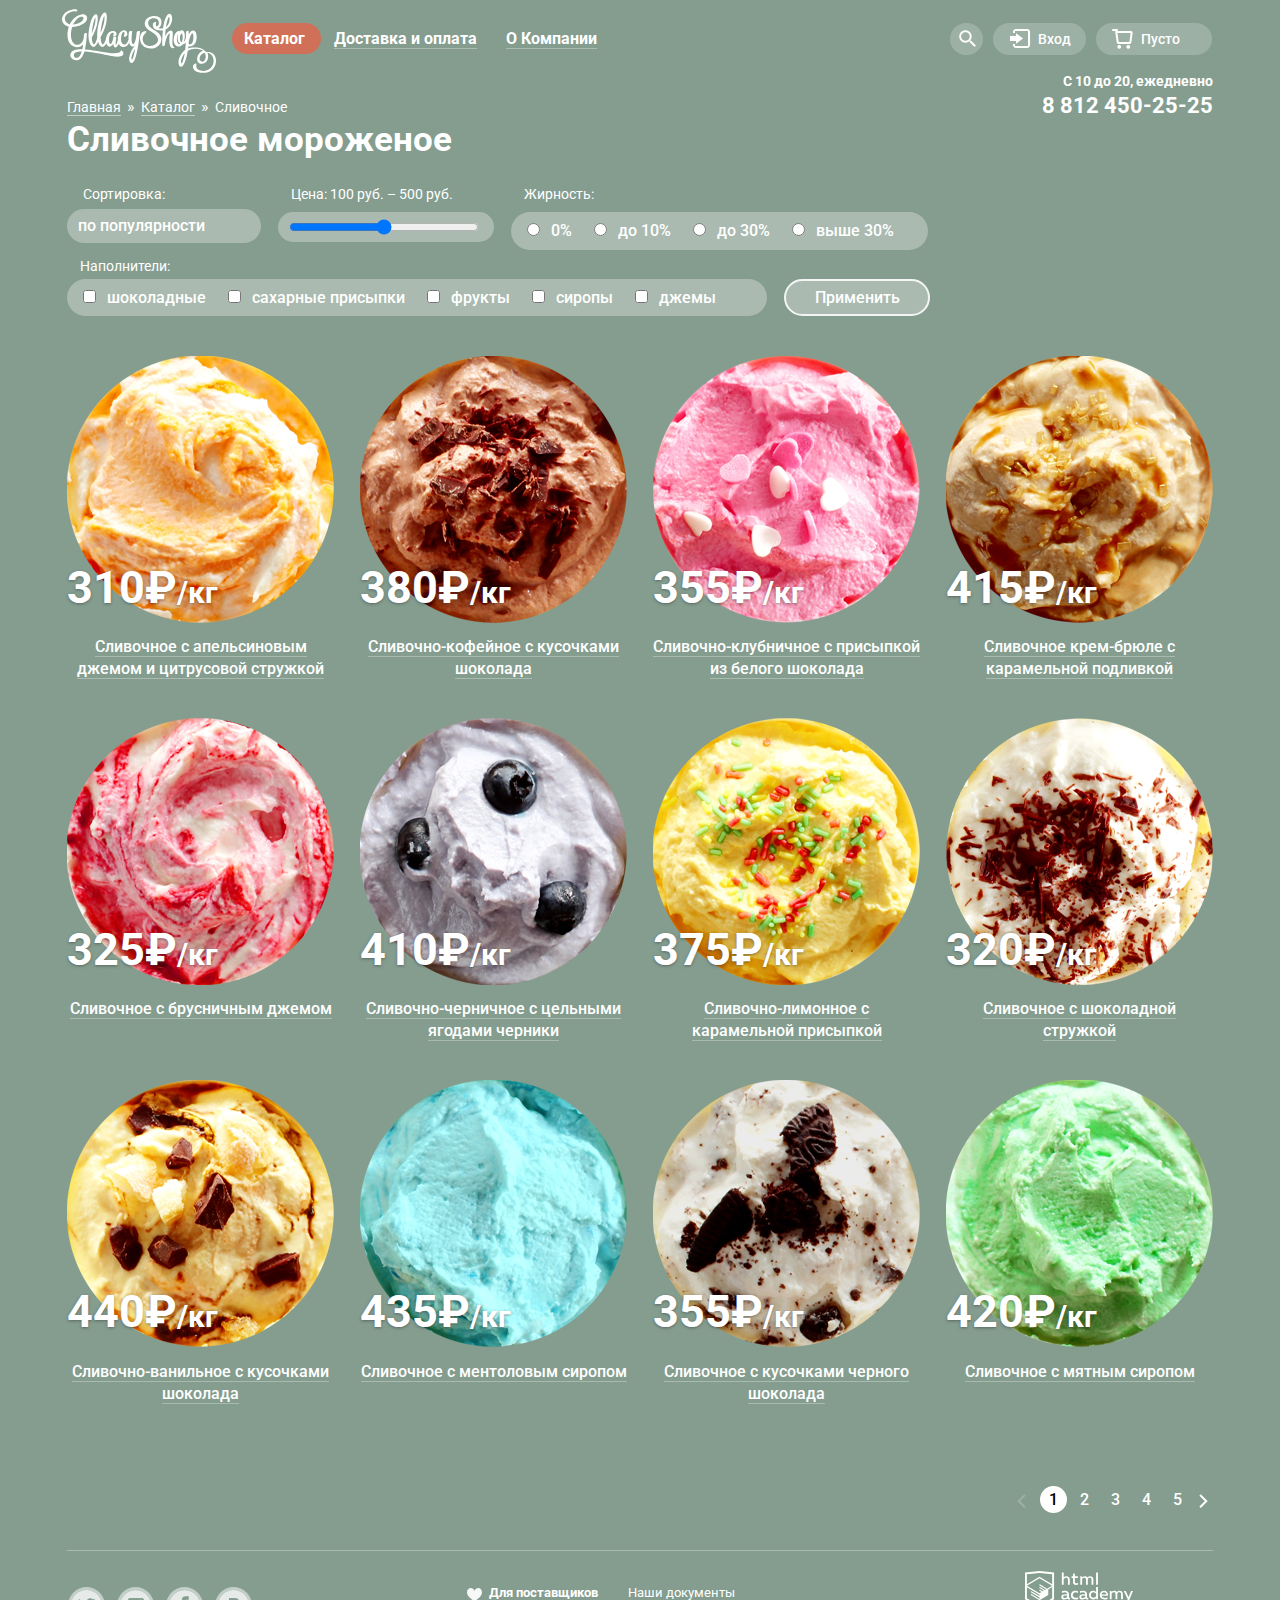
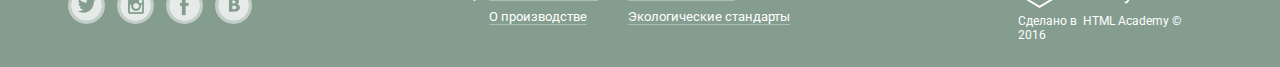
==== commit 6b2843d1: "Финальная защита проекта Gllacy" ====
--- a/catalog.html
+++ b/catalog.html
@@ -5,6 +5,7 @@
       <title>Мороженое с доставкой «Gllacy Shop»</title>
     <link href="css/normalize.css" rel="stylesheet">
     <link href="css/style.css" rel="stylesheet">
+    <link href="https://fonts.googleapis.com/css?family=Roboto:400,500,700,900&subset=latin,cyrillic" rel="stylesheet" type="text/css">
   </head>
   <body>
   <div class="content-wrapper">
@@ -17,32 +18,13 @@
         </div><!--
      --><div class="main-navigation">
         <ul>
-          <li class="active">
+          <li class="active menu-item">
               <a href="#" class="catalog-menu active">Каталог</a>
-              <div class="range">
-                <ul>
-                  <li>
-                    <a href="#"><strong>Новинки</strong></a>
-                  </li>
-                  <li>
-                    <a href="#">Сливочное</a>
-                  </li> 
-                  <li>
-                    <a href="#">Щербеты</a>
-                  </li> 
-                  <li>
-                    <a href="#">Фруктовый лед</a>
-                  </li> 
-                  <li>
-                    <a href="#">Мелорин</a>
-                  </li> 
-                </ul>
-              </div>
             </li>
-          <li>
+          <li class="menu-item">
             <a href="#">Доставка и оплата</a>
           </li>
-          <li>
+          <li class="menu-item">
             <a href="#">О Компании</a>
           </li>       
         </ul> 
@@ -59,6 +41,7 @@
      --><div class="enter">
             <i class="icon icon-enter"></i>
           <span>Вход</span>
+          <div class="enter-block-cover">
           <div class="enter-block">
             <form class="Enter-form" action="https://echo.htmlacademy.ru" method="post">
               <input type="text" name="mail" value="" placeholder="Электронная почта">
@@ -76,14 +59,16 @@
               </ul>  
             </div>
           </div> 
+          </div> 
         </div><!--
      --><div class="basket">
           <i class="icon icon-basket"></i>
            <span>Пусто</span>
+          <div class="basket-block-cover">
           <div class="basket-block">
             <ul class="shoping-list">
               <li>
-                <img class="del" src="img/x.png" width="11" height="11" alt="x">
+                <i class="x"></i>
               </li>
               <li>
                 <img src="img/basket/micro-ice.png" class="miniice" alt="micro" width="33" height="33">
@@ -94,7 +79,7 @@
             </ul>
             <ul class="shoping-list">
               <li>
-                <img class="del" src="img/x.png" width="11" height="11" alt="x">
+                <i class="x"></i>
               </li>
               <li>
                 <img src="img/basket/micro-ice2.png" class="miniice" alt="miniice" width="33" height="33">
@@ -104,7 +89,8 @@
               <li>450 руб.</li>
             </ul>
             <strong>Итого: 750 руб.</strong>
-            <a class="btn-offer" href="#">Оформить заказ</a>
+            <button class="btn-offer">Оформить заказ</button>
+          </div>
           </div>
         </div> 
       </div>
@@ -116,16 +102,16 @@
           <li>
             <a href="#">Главная</a>
           </li>
-          <li>»</li>
+          <li></li>
           <li>
             <a href="#">Каталог</a>
           </li>
-          <li>»</li>
+          <li></li>
           <li class="active">Сливочное</li>
         </ul>
         <h1>Сливочное мороженое</h1>
           <div class="operating-mode catalog">
-            <span>С 10 до 20, ежедневно</span><br>
+            <span class="time">С 10 до 20, ежедневно</span>
             <strong>8 812 450-25-25</strong>
           </div>
        </div> 
@@ -340,7 +326,6 @@
             <a class="next" href="#next">Вперед</a>
       </div>
       </div>
-       <hr class="line">
     </div>
   </section>
 <footer class="container">
--- a/css/style.css
+++ b/css/style.css
@@ -1,6 +1,3 @@
-* {
-    outline: 1px solid red;
-}
 body {
     font-size: 16px;
     line-height: 1.2;
@@ -137,6 +134,7 @@
     padding-bottom: 41px;
     text-align: left;
     font-size: 35px;
+    font-weight: 700;
     line-height: 5px;
 }
 h2,
@@ -153,7 +151,7 @@
 h3 {
     font-size: 24px;
     font-weight: 500;
-    line-height: 30px;
+    line-height: 32px;
     color: #323232;
 }
 ul {
@@ -187,18 +185,50 @@
     margin-left: -5px
 }
 .main-navigation {
-    width: 700px;
+    width: 714px;
     padding-top: 4px;
-    padding-left: 30px;
+    padding-left: 16px;
     height: 54px;
 }
-.main-navigation li a {
-    margin-right: 24px;
+
+.menu-item {
+    position: relative;
+    margin: 0 1px 5px 0;
+    padding: 6px 12px;
+    border-radius: 30px;
+    border: 0;
+    color: #ffffff;
+    text-decoration: none;
+}
+.menu-item a{
+    color: #ffffff;
     font-weight: 700;
     text-decoration: none;
-    border-bottom: 1px solid #b8c7be;
-    color: #ffffff;
-    width: 100px;
+    border-bottom: 1px solid rgba(255, 255, 255, .3);
+}
+.menu-item:hover{
+    color: #333;
+    background-color: #f8f7f4;
+    border: 0;
+}
+.menu-item:hover > a{
+    color: #333;
+    border-bottom: none
+}
+.menu-item:active{
+    background-color: #f8f7f4;
+    box-shadow: inset 0 2px 1px 0 #696969;
+    border: 0;
+}
+.menu-item:visited{
+    color: #ffffff;
+}
+.menu-item.active {
+    background: #d07058;
+}
+.menu-item.active > a{
+    color: #ffffff;
+    border: 0;
 }
 .main-navigation li:first-child:hover .range {
     display: block;
@@ -206,8 +236,6 @@
 .range {
     display: none;
     position: absolute;
-    top: 44px;
-    left: 190px;
     padding-top: 21px;
     z-index: 9999;
 }
@@ -221,6 +249,7 @@
     background: #f8f7f4;
     border-radius: 5px;
     box-shadow: 0px 15px 15px -1px rgba(0, 0, 0, 0.40);
+    
     z-index: 9999;
 }
 .components li a {
@@ -232,6 +261,7 @@
     font-weight: 400;
     color: #343434;
     width: 129px;
+    text-decoration: none;
     border: 0;
 }
 .components li a:hover {
@@ -250,43 +280,6 @@
 }
 .components li:first-child a {
     border-bottom: 1px solid #d1d0ce;
-}
-.catalog-menu:hover {
-    display: inline-block;
-    padding: 12px 20px 8px;
-    margin-top: -12px;
-    width: 60px;
-    margin-right: 11px;
-    margin-left: -12px;
-    font-weight: 700;
-    text-align: center;
-    color: #000000;
-    background: #ffffff;
-    border-radius: 100px;
-    box-shadow: inset 0px 2px 2px 0px #686868;
-}
-.catalog-menu:active {
-    display: inline-block;
-    padding: 12px 20px 8px;
-    margin-top: -12px;
-    margin-right: 11px;
-    margin-left: -12px;
-    font-weight: 700;
-    text-align: center;
-    color: #000000;
-    background: #ffffff;
-    border-radius: 100px;
-    box-shadow: inset 0px 2px 2px 0px #686868;
-}
-.active a {
-    display: inline-block;
-    padding: 4px 12px;
-    margin-right: 11px;
-    margin-left: -12px;
-    font-weight: 700;
-    text-align: center;
-    background: #d07058;
-    border-radius: 100px;
 }
 .user-block {
     position: relative;
@@ -313,9 +306,6 @@
     color: #000000;
     background-color: rgba(255, 255, 255, 1);
 }
-.user-block input:hover {
-    border: 2px solid #c7c6c5;
-}
 .question {
     padding-right: 10px;
     width: 23px;
@@ -334,7 +324,7 @@
 }
 .basket {
     width: 110px;
-    padding-left: 5px;
+    padding-left: 6px;
     text-align: left;
     margin-right: 0;
 }
@@ -352,8 +342,8 @@
     background: url("../img/spritesheet.png") no-repeat;
 }
 .icon-search {
-    background-position: -139px -13px;
-    width: 20px;
+    background-position: -138px -13px;
+    width: 22px;
     height: 30px;
 }
 .icon-enter {
@@ -369,15 +359,17 @@
     height: 30px;
 }
 .question-block,
-.enter-block,
-.basket-block {
+.enter-block-cover,
+.basket-block-cover {
     display: none;
+    z-index: 999;
 }
 .question:hover {
     background: url("../img/blacksprite.png") no-repeat;
     background-position: -84px -3px;
     width: 23px;
     height: 30px;
+    background: #ffffff;
     z-index: 999999;
 }
 .question:hover .question-block {
@@ -401,20 +393,25 @@
     background: #ffffff;
     border: 1px solid #d3d3d2;
     width: 284px;
-}
-.quesion-block input:active {
-    border: 2px solid #8fbdec;
+    color: #656565;
+}
+.question-block input:hover { 
+   border: 2px solid #d3d3d2; 
+   padding: 7px 10px;
 }
 .question-block input:focus {
+    border: 2px solid #8fbdec; 
+    padding: 7px 10px;
     outline: none;
 }
-.enter:hover .enter-block {
+.enter:hover .enter-block-cover{
     display: block;
     position: absolute;
+    padding-top: 15px;
+    right: 120px;
+}
+.enter-block {
     top: 60px;
-    right: 120px;
-    padding-top: 15px;
-    z-index: 10000;
 }
 .enter-block {
     width: 250px;
@@ -430,6 +427,16 @@
     background: #ffffff;
     border: 1px solid #d3d3d2;
     margin-right: 0;
+    color: #656565;
+}
+.enter-block input:hover { 
+    border: 2px solid #d3d3d2; 
+    padding: 7px 29px 7px 10px;
+}
+.enter-block input:focus {
+    border: 2px solid #8fbdec; 
+    padding:7px 29px 7px 10px;
+    outline: none;
 }
 .btn-enter {
     float: left;
@@ -452,6 +459,7 @@
     box-shadow: 0 1px 2px rgba(172, 16, 0, 0.64);
     border: 0;
     border-radius: 100px;
+    outline: none;
 }
 .btn-enter:hover {
     background: -moz-linear-gradient(top, #f58669 0%, #ec6f5e 100%);
@@ -484,23 +492,23 @@
     border-bottom: 1px solid #9d9d9b;
 }
 .new a:hover {
-    color: #ffbc9e;
+    color: #ec593c;
     border-bottom: 1px solid #f9cdc4;
 }
+
+.basket:hover .basket-block-cover {
+    display: block;
+    position: absolute;
+    padding-top: 15px;
+    right: 0;
+    z-index: 9999;
+}
 .basket-block {
-    position: absolute;
-    top: 60px;
-    right: 0;
+    display: inline-block;
     width: 518px;
     padding: 10px 16px 20px;
     background: #f8f7f4;
     border-radius: 10px;
-}
-.basket:hover .basket-block {
-    display: block;
-    position: absolute;
-    padding-top: 15px;
-    z-index: 9999;
 }
 .shoping-list {
     display: block;
@@ -520,6 +528,12 @@
 .shoping-list li span {
     color: #909090;
 }
+.x {
+  background: url("../img/x.png") no-repeat;
+  width: 11px;
+  height: 11px;
+  position: absolute;
+}
 .miniice {
     display: inline-block;
     position: relative;
@@ -550,8 +564,11 @@
     background: linear-gradient(to bottom, #f26843 0%, #e74a35 100%);
     box-shadow: 0 2px 2px rgba(172, 16, 0, 0.64);
     border-radius: 100px;
+    border: 0;
+    outline: 0;
 }
 .btn-offer:hover {
+    color: #ffffff;
     background: -moz-linear-gradient(top, #f58669 0%, #ec6f5e 100%);
     background: -webkit-linear-gradient(top, #f58669 0%, #ec6f5e 100%);
     background: linear-gradient(to bottom, #f58669 0%, #ec6f5e 100%);
@@ -566,14 +583,17 @@
 .operating-mode {
     display: block;
     position: absolute;
-    top: -6px;
-    right: 28px;
+    top: -7px;
+    right: 27px;
     width: 180px;
     height: 57px;
     text-align: right;
     float: right;
     z-index: 50;
 }
+.time {
+    display: block;
+}
 .catalog {
     display: block;
     position: absolute;
@@ -596,13 +616,14 @@
     position: relative;
     width: 518px;
     padding: 0 23px 0 19px;
-    min-height: 230px;
+    min-height: 229px;
     font-weight: bold;
     vertical-align: top;
-    margin-bottom: 39px;
+    margin-bottom: 40px;
+    border-radius: 16px;
 }
 .raspberry {
-    margin-right: 25px;
+    margin-right: 26px;
     background: #bf1844 url(../img/raspberry.png) no-repeat;
 }
 .chocolate {
@@ -612,7 +633,7 @@
 .btn-want-one {
     display: inline-block;
     position: absolute;
-    bottom: 24px;
+    bottom: 23px;
     right: 21px;
     min-width: 165px;
     min-height: 46px;
@@ -632,7 +653,7 @@
 .btn-want-two {
     display: inline-block;
     position: absolute;
-    bottom: 31px;
+    bottom: 30px;
     right: 21px;
     padding: 0px 21px 1px 22px;
     color: #ffffff;
@@ -678,20 +699,27 @@
     text-align: center;
     vertical-align: top;
     margin-right: 26px;
-    margin-bottom: 40px;
+    margin-bottom: 38px;
     width: 267px;
 }
 .ice-cream-card:nth-child(4n) {
     margin-right: 0;
 }
 .hit {
-    position: absolute;
-    top: -10px;
     background: url("../img/hit.png") no-repeat;
-}
+    width: 61px;
+    height: 61px;
+}
+.hit {
+    position: absolute;
+    top: 0;
+    left: 0;
+}
+
 .hit2 {
     position: absolute;
-    left: -5px;
+    top:0;
+    left: -6px;
 }
 .hit3 {
     position: absolute;
@@ -700,6 +728,12 @@
 .hit4 {
     position: absolute;
     left: -1px;
+}
+.ice-cream-card-hover .hit1,
+.ice-cream-card-hover .hit2,
+.ice-cream-card-hover .hit3,
+.ice-cream-card-hover .hit4{
+margin-left:13px;
 }
 .ice-cream-card strong {
     position: absolute;
@@ -822,7 +856,7 @@
 .advantages {
     position: relative;
     width: auto;
-    height: 270px;
+    height: 273px;
     padding: 22px 19px 11px 19px;
     margin-bottom: 40px;
     color: #000000;
@@ -898,11 +932,12 @@
     vertical-align: top;
     width: 517px;
     padding: 24px 23px 0 20px;
-    margin-bottom: 38px;
+    margin-bottom: 40px;
+    border-radius: 15px;
 }
 .news {
     margin-right: 26px;
-    min-height: 198px;
+    min-height: 196px;
     background: #ffffff url(../img/strawberry.png) no-repeat;
 }
 .news span {
@@ -910,7 +945,7 @@
     font-weight: 500;
     color: #5a5a5a;
     display: block;
-    margin-bottom: 10px;
+    margin-bottom: 8px;
 }
 .news a {
     font-size: 24px;
@@ -928,7 +963,7 @@
     padding-top: 18px;
     padding-left: 19px;
     padding-bottom: 9px;
-    min-height: 194px;
+    min-height: 193px;
     background: #f8f7f3 url(../img/postcard.png) no-repeat;
 }
 .e-mail p {
@@ -939,27 +974,29 @@
     color: #5a5a5a;
 }
 .e-mail input {
-    width: 345px;
     margin-left: 7px;
     margin-right: 13px;
-    padding: 9px 10px;
+    padding: 9px 172px 9px 10px;
     line-height: 24.3px;
+    color: #656565;
     border: 1px solid #d3d3d2;
     border-radius: 5px;
 }
-.e-mail input:hover {
-    border: 2px solid #c7c6c5;
-    padding: 8px 9px;
-}
-.e-mail input:active {
-    border: 2px solid #8fbdec;
+.e-mail input:hover { 
+    border: 2px solid #d3d3d2; 
+    padding: 8px 171px 8px 9px;
+}
+.e-mail input:focus {
+    border: 2px solid #8fbdec; 
+    padding: 8px 171px 8px 9px;
+    outline: none;
 }
 .btn-send {
     display: inline-block;
     padding-left: 21px;
     padding-right: 22px;
     padding-bottom: 5px;
-    height: 46px;
+    height: 44px;
     color: #ffffff;
     font-size: 17px;
     text-align: center;
@@ -1090,20 +1127,33 @@
     background: #ffffff;
     border: 1px solid #d3d3d2;
 }
-.comment {
-    width: 100%;
+.comment { 
+    width: 455px; 
+    min-height: 155px; 
+    padding: 10px; 
     margin-top: 20px;
-    vertical-align: middle;
-    min-height: 155px;
-    border-radius: 5px;
+    color: #656565;
+    vertical-align: middle; 
+    border: 1px solid #d3d3d2; 
+    border-radius: 5px; 
 }
 .feedback input:hover {
-    padding: 6px 20px 8px 9px;
+    padding: 7px 19px 7px 10px;
     border: 2px solid #c7c6c5;
 }
-.feedback input:active {
-    padding: 6px 20px 8px 9px;
+.feedback input:focus {
+    padding: 7px 19px 7px 10px;
     border: 2px solid #8fbdec;
+    outline: none;
+}
+.feedback textarea:hover {
+    padding: 9px;
+    border: 2px solid #c7c6c5;
+}
+.feedback textarea:focus {
+    padding: 9px;
+    border: 2px solid #8fbdec;
+    outline: none;
 }
 .btn-feetback {
     float: right;
@@ -1139,10 +1189,11 @@
 .paginator-block {
   display: block;
   text-align: right;
+  margin-bottom: 27px;
 }
 .paginator {
     display: inline-block;
-    margin: 36px 0 10px 0px;
+    margin: 43px 0 10px 0px;
     white-space: nowrap;
 }
 .paginator a {
@@ -1169,7 +1220,7 @@
     background: url("../img/paginator.png") -6px -2px no-repeat;
 }
 .paginator .prev:hover {
-    background: url("../img/paginator.png") -4px -2px no-repeat;
+    background: url("../img/paginator.png") -6px -2px no-repeat;
 }
 .paginator .next {
     width: 0px;
@@ -1202,11 +1253,9 @@
     color: #000;
     background: #fff;
 }
-.line {
-    border: 1px solid #a9bbb1;
-}
 .footer {
     padding: 24px 0;
+    border-top: 1px solid #a9bbb1;
 }
 .footer-social,
 .footer-info,
@@ -1296,6 +1345,7 @@
 .made-in {
     display: inline-block;
     padding-top: 3px;
+    padding-right: 2px;
 }
 .footer-copyright a {
     color: #ffffff;
@@ -1314,11 +1364,16 @@
 .breadcrumb a {
     color: #fff;
     margin-top: 10px;
-    margin-right: 4px;
     font-size: 14px;
     line-height: 2;
     text-decoration: none;
     border-bottom: 1px solid #c2cec7;
+}
+.breadcrumb li {
+  margin-right: 2px;
+}
+.breadcrumb li:nth-child(2n):after {
+    content: "»";
 }
 .breadcrumb .active {
     font-size: 14px;
@@ -1442,12 +1497,15 @@
     border: 2px solid #f3f5f5;
 }
 .btn-apply:hover {
-    padding: 10px 0;
+    padding: 9px 0;
     font-weight: 700;
     text-align: center;
     color: #000000;
     background: #fafbfb;
     border-radius: 100px;
     border: none;
+}
+.btn-apply:focus {
     box-shadow: inset 0px 2px 2px 0px #686868;
+    outline: none;
 }